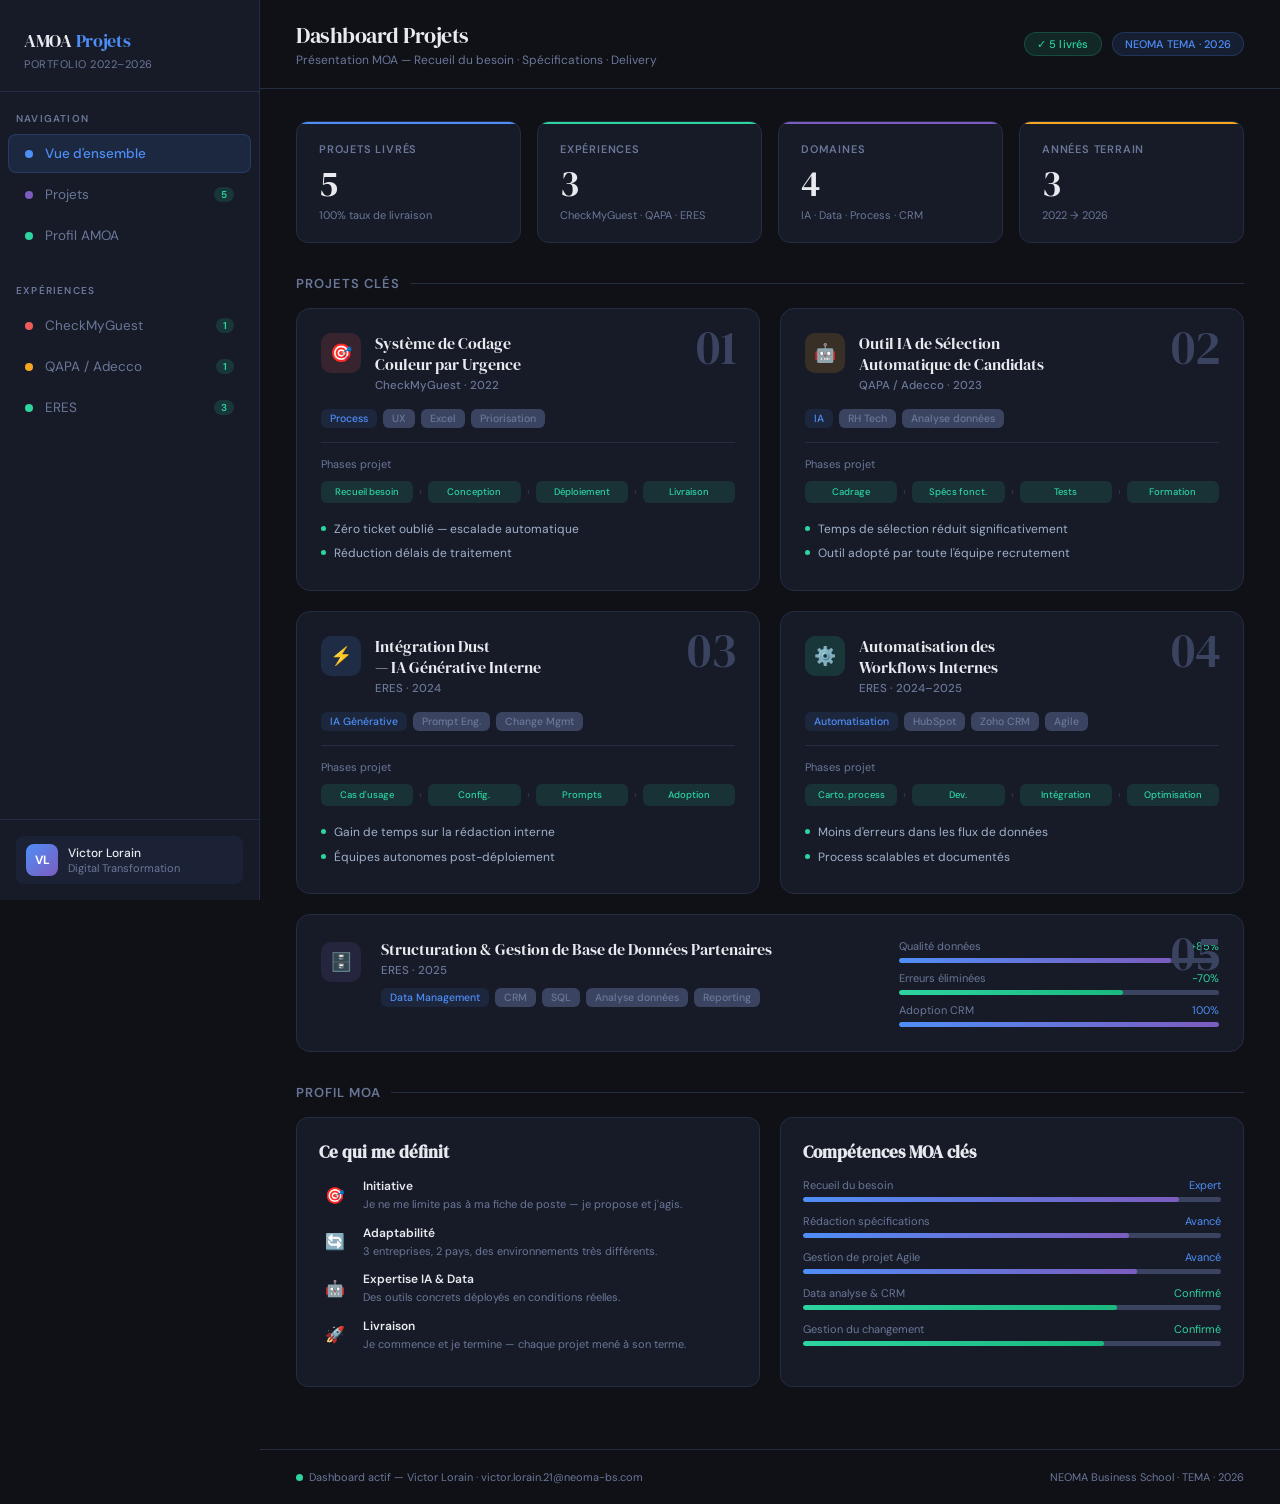
==== index.html @ 2bced7b0 "Rename dashboard_amoa_victor.html to index.html" ====
<!DOCTYPE html>
<html lang="fr">
<head>
<meta charset="UTF-8">
<meta name="viewport" content="width=device-width, initial-scale=1.0">
<title>Dashboard Projets — Victor Lorain</title>
<link href="https://fonts.googleapis.com/css2?family=DM+Serif+Display:ital@0;1&family=DM+Sans:wght@300;400;500;600&display=swap" rel="stylesheet">
<style>
  :root {
    --bg: #0f1117;
    --surface: #161b27;
    --surface2: #1c2235;
    --border: #252d42;
    --accent: #4f8ef7;
    --accent2: #7c5cbf;
    --green: #2dd4a0;
    --amber: #f5a623;
    --red: #ef5b5b;
    --text: #e8eaf0;
    --muted: #6b7799;
    --label: #3a4461;
  }

  * { margin: 0; padding: 0; box-sizing: border-box; }

  body {
    font-family: 'DM Sans', sans-serif;
    background: var(--bg);
    color: var(--text);
    min-height: 100vh;
  }

  /* ── SIDEBAR ── */
  .sidebar {
    position: fixed;
    left: 0; top: 0; bottom: 0;
    width: 260px;
    background: var(--surface);
    border-right: 1px solid var(--border);
    display: flex;
    flex-direction: column;
    padding: 0;
    z-index: 100;
  }

  .sidebar-header {
    padding: 28px 24px 20px;
    border-bottom: 1px solid var(--border);
  }

  .logo {
    font-family: 'DM Serif Display', serif;
    font-size: 18px;
    color: var(--text);
    letter-spacing: -0.3px;
  }

  .logo span { color: var(--accent); }

  .sidebar-meta {
    font-size: 11px;
    color: var(--muted);
    margin-top: 4px;
    letter-spacing: 0.5px;
    text-transform: uppercase;
  }

  .sidebar-section {
    padding: 20px 16px 8px;
    font-size: 10px;
    letter-spacing: 1.2px;
    text-transform: uppercase;
    color: var(--muted);
    font-weight: 600;
  }

  .nav-item {
    display: flex;
    align-items: center;
    gap: 12px;
    padding: 10px 16px;
    margin: 1px 8px;
    border-radius: 8px;
    cursor: pointer;
    transition: all 0.15s;
    font-size: 13.5px;
    color: var(--muted);
    font-weight: 400;
    border: 1px solid transparent;
  }

  .nav-item:hover { background: var(--surface2); color: var(--text); }

  .nav-item.active {
    background: rgba(79, 142, 247, 0.12);
    color: var(--accent);
    border-color: rgba(79, 142, 247, 0.2);
    font-weight: 500;
  }

  .nav-dot {
    width: 8px; height: 8px;
    border-radius: 50%;
    flex-shrink: 0;
  }

  .dot-blue { background: var(--accent); }
  .dot-purple { background: var(--accent2); }
  .dot-green { background: var(--green); }
  .dot-amber { background: var(--amber); }

  .nav-badge {
    margin-left: auto;
    font-size: 10px;
    padding: 1px 7px;
    border-radius: 20px;
    font-weight: 600;
  }

  .badge-delivered { background: rgba(45,212,160,.15); color: var(--green); }
  .badge-ongoing { background: rgba(245,166,35,.15); color: var(--amber); }

  .sidebar-bottom {
    margin-top: auto;
    padding: 16px;
    border-top: 1px solid var(--border);
  }

  .profile-chip {
    display: flex;
    align-items: center;
    gap: 10px;
    padding: 8px 10px;
    border-radius: 8px;
    background: var(--surface2);
  }

  .avatar {
    width: 32px; height: 32px;
    border-radius: 8px;
    background: linear-gradient(135deg, var(--accent), var(--accent2));
    display: flex; align-items: center; justify-content: center;
    font-size: 12px; font-weight: 700; color: white;
    flex-shrink: 0;
  }

  .profile-info { font-size: 12px; }
  .profile-name { color: var(--text); font-weight: 500; }
  .profile-role { color: var(--muted); font-size: 11px; }

  /* ── MAIN ── */
  .main {
    margin-left: 260px;
    min-height: 100vh;
  }

  .topbar {
    padding: 20px 36px;
    border-bottom: 1px solid var(--border);
    display: flex;
    align-items: center;
    justify-content: space-between;
    background: var(--bg);
    position: sticky; top: 0; z-index: 50;
  }

  .topbar-left h1 {
    font-family: 'DM Serif Display', serif;
    font-size: 22px;
    font-weight: 400;
    letter-spacing: -0.5px;
  }

  .topbar-left p {
    font-size: 12px;
    color: var(--muted);
    margin-top: 2px;
  }

  .topbar-right {
    display: flex;
    gap: 10px;
    align-items: center;
  }

  .tag-pill {
    font-size: 11px;
    padding: 4px 12px;
    border-radius: 20px;
    font-weight: 500;
    letter-spacing: 0.2px;
  }

  .pill-blue { background: rgba(79,142,247,.12); color: var(--accent); border: 1px solid rgba(79,142,247,.2); }
  .pill-green { background: rgba(45,212,160,.12); color: var(--green); border: 1px solid rgba(45,212,160,.2); }

  .content {
    padding: 32px 36px;
  }

  /* ── KPIS ── */
  .kpi-row {
    display: grid;
    grid-template-columns: repeat(4, 1fr);
    gap: 16px;
    margin-bottom: 32px;
  }

  .kpi-card {
    background: var(--surface);
    border: 1px solid var(--border);
    border-radius: 12px;
    padding: 20px 22px;
    position: relative;
    overflow: hidden;
  }

  .kpi-card::before {
    content: '';
    position: absolute;
    top: 0; left: 0; right: 0;
    height: 2px;
  }

  .kpi-blue::before { background: var(--accent); }
  .kpi-green::before { background: var(--green); }
  .kpi-purple::before { background: var(--accent2); }
  .kpi-amber::before { background: var(--amber); }

  .kpi-label {
    font-size: 11px;
    color: var(--muted);
    text-transform: uppercase;
    letter-spacing: 0.8px;
    font-weight: 600;
    margin-bottom: 10px;
  }

  .kpi-value {
    font-family: 'DM Serif Display', serif;
    font-size: 36px;
    color: var(--text);
    line-height: 1;
  }

  .kpi-sub {
    font-size: 11px;
    color: var(--muted);
    margin-top: 6px;
  }

  /* ── PROJECTS GRID ── */
  .section-title {
    font-size: 13px;
    font-weight: 600;
    color: var(--muted);
    text-transform: uppercase;
    letter-spacing: 1px;
    margin-bottom: 16px;
    display: flex;
    align-items: center;
    gap: 10px;
  }

  .section-title::after {
    content: '';
    flex: 1;
    height: 1px;
    background: var(--border);
  }

  .projects-grid {
    display: grid;
    grid-template-columns: repeat(2, 1fr);
    gap: 20px;
    margin-bottom: 32px;
  }

  .project-card {
    background: var(--surface);
    border: 1px solid var(--border);
    border-radius: 14px;
    padding: 24px;
    cursor: pointer;
    transition: all 0.2s;
    position: relative;
    overflow: hidden;
  }

  .project-card:hover {
    border-color: var(--accent);
    transform: translateY(-1px);
    box-shadow: 0 8px 32px rgba(79,142,247,.08);
  }

  .project-card.active-card {
    border-color: var(--accent);
    background: var(--surface2);
  }

  .project-num {
    font-family: 'DM Serif Display', serif;
    font-size: 48px;
    color: var(--label);
    position: absolute;
    top: 14px;
    right: 22px;
    line-height: 1;
    user-select: none;
  }

  .project-header {
    display: flex;
    align-items: flex-start;
    gap: 14px;
    margin-bottom: 16px;
  }

  .project-icon {
    width: 40px; height: 40px;
    border-radius: 10px;
    display: flex; align-items: center; justify-content: center;
    font-size: 18px;
    flex-shrink: 0;
  }

  .icon-blue { background: rgba(79,142,247,.15); }
  .icon-purple { background: rgba(124,92,191,.15); }
  .icon-green { background: rgba(45,212,160,.15); }
  .icon-amber { background: rgba(245,166,35,.15); }
  .icon-red { background: rgba(239,91,91,.15); }

  .project-title {
    font-family: 'DM Serif Display', serif;
    font-size: 16px;
    line-height: 1.3;
    margin-bottom: 3px;
  }

  .project-company {
    font-size: 11.5px;
    color: var(--muted);
    font-weight: 500;
  }

  .tags-row {
    display: flex;
    flex-wrap: wrap;
    gap: 6px;
    margin-bottom: 14px;
  }

  .tag {
    font-size: 10.5px;
    padding: 3px 9px;
    border-radius: 6px;
    font-weight: 500;
    background: var(--label);
    color: var(--muted);
  }

  .tag-accent { background: rgba(79,142,247,.1); color: var(--accent); }

  .divider { height: 1px; background: var(--border); margin: 14px 0; }

  .phases-row {
    display: flex;
    gap: 6px;
    align-items: center;
  }

  .phase-step {
    flex: 1;
    text-align: center;
    font-size: 9.5px;
    padding: 5px 4px;
    border-radius: 6px;
    font-weight: 500;
    color: var(--muted);
    background: var(--label);
    position: relative;
  }

  .phase-step.done {
    background: rgba(45,212,160,.12);
    color: var(--green);
  }

  .phase-step.current {
    background: rgba(79,142,247,.15);
    color: var(--accent);
    outline: 1px solid rgba(79,142,247,.3);
  }

  .phase-arrow {
    color: var(--label);
    font-size: 10px;
    flex-shrink: 0;
  }

  .results-block {
    margin-top: 14px;
  }

  .result-item {
    display: flex;
    align-items: flex-start;
    gap: 8px;
    font-size: 12px;
    color: #a0b0cc;
    padding: 4px 0;
    line-height: 1.4;
  }

  .result-dot {
    width: 5px; height: 5px;
    border-radius: 50%;
    background: var(--green);
    margin-top: 5px;
    flex-shrink: 0;
  }

  /* ── DETAIL PANEL ── */
  .detail-panel {
    background: var(--surface);
    border: 1px solid var(--border);
    border-radius: 14px;
    padding: 28px;
    display: none;
    margin-bottom: 32px;
    animation: fadeIn 0.2s ease;
  }

  .detail-panel.visible { display: block; }

  @keyframes fadeIn {
    from { opacity: 0; transform: translateY(6px); }
    to { opacity: 1; transform: translateY(0); }
  }

  .detail-header {
    display: flex;
    align-items: center;
    justify-content: space-between;
    margin-bottom: 24px;
  }

  .detail-title {
    font-family: 'DM Serif Display', serif;
    font-size: 22px;
  }

  .close-btn {
    background: var(--label);
    border: none;
    color: var(--muted);
    width: 30px; height: 30px;
    border-radius: 7px;
    cursor: pointer;
    font-size: 16px;
    display: flex; align-items: center; justify-content: center;
    transition: all 0.15s;
  }

  .close-btn:hover { background: var(--border); color: var(--text); }

  .detail-grid {
    display: grid;
    grid-template-columns: 1fr 1fr 1fr;
    gap: 20px;
  }

  .detail-block h3 {
    font-size: 10px;
    text-transform: uppercase;
    letter-spacing: 1px;
    color: var(--muted);
    font-weight: 600;
    margin-bottom: 10px;
  }

  .detail-block ul {
    list-style: none;
    display: flex;
    flex-direction: column;
    gap: 7px;
  }

  .detail-block li {
    font-size: 12.5px;
    color: #aab8d4;
    padding-left: 14px;
    position: relative;
    line-height: 1.45;
  }

  .detail-block li::before {
    content: '→';
    position: absolute;
    left: 0;
    color: var(--accent);
    font-size: 11px;
  }

  .skills-wrap {
    display: flex;
    flex-wrap: wrap;
    gap: 6px;
  }

  .skill-tag {
    font-size: 11px;
    padding: 4px 10px;
    border-radius: 6px;
    background: rgba(79,142,247,.1);
    color: var(--accent);
    font-weight: 500;
  }

  /* ── PROFIL AMOA ── */
  .amoa-row {
    display: grid;
    grid-template-columns: 1fr 1fr;
    gap: 20px;
    margin-bottom: 20px;
  }

  .amoa-card {
    background: var(--surface);
    border: 1px solid var(--border);
    border-radius: 12px;
    padding: 22px;
  }

  .amoa-card h3 {
    font-family: 'DM Serif Display', serif;
    font-size: 17px;
    margin-bottom: 14px;
  }

  .trait-row {
    display: flex;
    align-items: center;
    gap: 12px;
    margin-bottom: 12px;
  }

  .trait-icon {
    font-size: 16px;
    width: 32px;
    text-align: center;
    flex-shrink: 0;
  }

  .trait-content { flex: 1; }

  .trait-label {
    font-size: 12px;
    font-weight: 600;
    color: var(--text);
    margin-bottom: 3px;
  }

  .trait-desc {
    font-size: 11px;
    color: var(--muted);
    line-height: 1.4;
  }

  .bar-wrap { flex: 1; }

  .bar-label {
    display: flex;
    justify-content: space-between;
    font-size: 11px;
    color: var(--muted);
    margin-bottom: 5px;
  }

  .bar {
    height: 5px;
    background: var(--label);
    border-radius: 3px;
    overflow: hidden;
  }

  .bar-fill {
    height: 100%;
    border-radius: 3px;
    background: linear-gradient(90deg, var(--accent), var(--accent2));
    transition: width 1s ease;
  }

  /* ── FOOTER ── */
  .footer {
    padding: 20px 36px;
    border-top: 1px solid var(--border);
    display: flex;
    align-items: center;
    justify-content: space-between;
    font-size: 11px;
    color: var(--muted);
    margin-top: 10px;
  }

  .status-dot {
    display: inline-block;
    width: 7px; height: 7px;
    border-radius: 50%;
    background: var(--green);
    margin-right: 6px;
    animation: pulse 2s infinite;
  }

  @keyframes pulse {
    0%, 100% { opacity: 1; }
    50% { opacity: 0.4; }
  }

  /* ── SCROLL ── */
  ::-webkit-scrollbar { width: 6px; }
  ::-webkit-scrollbar-track { background: transparent; }
  ::-webkit-scrollbar-thumb { background: var(--border); border-radius: 3px; }
</style>
</head>
<body>

<!-- SIDEBAR -->
<div class="sidebar">
  <div class="sidebar-header">
    <div class="logo">AMOA <span>Projets</span></div>
    <div class="sidebar-meta">Portfolio 2022–2026</div>
  </div>

  <div class="sidebar-section">Navigation</div>

  <div class="nav-item active" onclick="showView('overview')">
    <span class="nav-dot dot-blue"></span>
    Vue d'ensemble
  </div>
  <div class="nav-item" onclick="showView('projects')">
    <span class="nav-dot dot-purple"></span>
    Projets
    <span class="nav-badge badge-delivered">5</span>
  </div>
  <div class="nav-item" onclick="showView('profile')">
    <span class="nav-dot dot-green"></span>
    Profil AMOA
  </div>

  <div class="sidebar-section" style="margin-top:8px">Expériences</div>
  <div class="nav-item" onclick="filterCompany('CheckMyGuest')">
    <span class="nav-dot" style="background:#ef5b5b"></span>
    CheckMyGuest
    <span class="nav-badge badge-delivered">1</span>
  </div>
  <div class="nav-item" onclick="filterCompany('QAPA')">
    <span class="nav-dot dot-amber"></span>
    QAPA / Adecco
    <span class="nav-badge badge-delivered">1</span>
  </div>
  <div class="nav-item" onclick="filterCompany('ERES')">
    <span class="nav-dot dot-green"></span>
    ERES
    <span class="nav-badge badge-delivered">3</span>
  </div>

  <div class="sidebar-bottom">
    <div class="profile-chip">
      <div class="avatar">VL</div>
      <div class="profile-info">
        <div class="profile-name">Victor Lorain</div>
        <div class="profile-role">Digital Transformation</div>
      </div>
    </div>
  </div>
</div>

<!-- MAIN -->
<div class="main">
  <div class="topbar">
    <div class="topbar-left">
      <h1>Dashboard Projets</h1>
      <p>Présentation MOA — Recueil du besoin · Spécifications · Delivery</p>
    </div>
    <div class="topbar-right">
      <span class="tag-pill pill-green">✓ 5 livrés</span>
      <span class="tag-pill pill-blue">NEOMA TEMA · 2026</span>
    </div>
  </div>

  <div class="content">

    <!-- KPIs -->
    <div class="kpi-row">
      <div class="kpi-card kpi-blue">
        <div class="kpi-label">Projets livrés</div>
        <div class="kpi-value">5</div>
        <div class="kpi-sub">100% taux de livraison</div>
      </div>
      <div class="kpi-card kpi-green">
        <div class="kpi-label">Expériences</div>
        <div class="kpi-value">3</div>
        <div class="kpi-sub">CheckMyGuest · QAPA · ERES</div>
      </div>
      <div class="kpi-card kpi-purple">
        <div class="kpi-label">Domaines</div>
        <div class="kpi-value">4</div>
        <div class="kpi-sub">IA · Data · Process · CRM</div>
      </div>
      <div class="kpi-card kpi-amber">
        <div class="kpi-label">Années terrain</div>
        <div class="kpi-value">3</div>
        <div class="kpi-sub">2022 → 2026</div>
      </div>
    </div>

    <!-- PROJECTS -->
    <div class="section-title" id="projects-title">Projets clés</div>

    <div class="projects-grid" id="projects-grid">

      <!-- P1 -->
      <div class="project-card" onclick="openDetail(0)">
        <span class="project-num">01</span>
        <div class="project-header">
          <div class="project-icon icon-red">🎯</div>
          <div>
            <div class="project-title">Système de Codage<br>Couleur par Urgence</div>
            <div class="project-company">CheckMyGuest · 2022</div>
          </div>
        </div>
        <div class="tags-row">
          <span class="tag tag-accent">Process</span>
          <span class="tag">UX</span>
          <span class="tag">Excel</span>
          <span class="tag">Priorisation</span>
        </div>
        <div class="divider"></div>
        <div style="font-size:11px;color:var(--muted);margin-bottom:10px;">Phases projet</div>
        <div class="phases-row">
          <div class="phase-step done">Recueil besoin</div>
          <span class="phase-arrow">›</span>
          <div class="phase-step done">Conception</div>
          <span class="phase-arrow">›</span>
          <div class="phase-step done">Déploiement</div>
          <span class="phase-arrow">›</span>
          <div class="phase-step done">Livraison</div>
        </div>
        <div class="results-block">
          <div class="result-item"><span class="result-dot"></span>Zéro ticket oublié — escalade automatique</div>
          <div class="result-item"><span class="result-dot"></span>Réduction délais de traitement</div>
        </div>
      </div>

      <!-- P2 -->
      <div class="project-card" onclick="openDetail(1)">
        <span class="project-num">02</span>
        <div class="project-header">
          <div class="project-icon icon-amber">🤖</div>
          <div>
            <div class="project-title">Outil IA de Sélection<br>Automatique de Candidats</div>
            <div class="project-company">QAPA / Adecco · 2023</div>
          </div>
        </div>
        <div class="tags-row">
          <span class="tag tag-accent">IA</span>
          <span class="tag">RH Tech</span>
          <span class="tag">Analyse données</span>
        </div>
        <div class="divider"></div>
        <div style="font-size:11px;color:var(--muted);margin-bottom:10px;">Phases projet</div>
        <div class="phases-row">
          <div class="phase-step done">Cadrage</div>
          <span class="phase-arrow">›</span>
          <div class="phase-step done">Spécs fonct.</div>
          <span class="phase-arrow">›</span>
          <div class="phase-step done">Tests</div>
          <span class="phase-arrow">›</span>
          <div class="phase-step done">Formation</div>
        </div>
        <div class="results-block">
          <div class="result-item"><span class="result-dot"></span>Temps de sélection réduit significativement</div>
          <div class="result-item"><span class="result-dot"></span>Outil adopté par toute l'équipe recrutement</div>
        </div>
      </div>

      <!-- P3 -->
      <div class="project-card" onclick="openDetail(2)">
        <span class="project-num">03</span>
        <div class="project-header">
          <div class="project-icon icon-blue">⚡</div>
          <div>
            <div class="project-title">Intégration Dust<br>— IA Générative Interne</div>
            <div class="project-company">ERES · 2024</div>
          </div>
        </div>
        <div class="tags-row">
          <span class="tag tag-accent">IA Générative</span>
          <span class="tag">Prompt Eng.</span>
          <span class="tag">Change Mgmt</span>
        </div>
        <div class="divider"></div>
        <div style="font-size:11px;color:var(--muted);margin-bottom:10px;">Phases projet</div>
        <div class="phases-row">
          <div class="phase-step done">Cas d'usage</div>
          <span class="phase-arrow">›</span>
          <div class="phase-step done">Config.</div>
          <span class="phase-arrow">›</span>
          <div class="phase-step done">Prompts</div>
          <span class="phase-arrow">›</span>
          <div class="phase-step done">Adoption</div>
        </div>
        <div class="results-block">
          <div class="result-item"><span class="result-dot"></span>Gain de temps sur la rédaction interne</div>
          <div class="result-item"><span class="result-dot"></span>Équipes autonomes post-déploiement</div>
        </div>
      </div>

      <!-- P4 -->
      <div class="project-card" onclick="openDetail(3)">
        <span class="project-num">04</span>
        <div class="project-header">
          <div class="project-icon icon-green">⚙️</div>
          <div>
            <div class="project-title">Automatisation des<br>Workflows Internes</div>
            <div class="project-company">ERES · 2024–2025</div>
          </div>
        </div>
        <div class="tags-row">
          <span class="tag tag-accent">Automatisation</span>
          <span class="tag">HubSpot</span>
          <span class="tag">Zoho CRM</span>
          <span class="tag">Agile</span>
        </div>
        <div class="divider"></div>
        <div style="font-size:11px;color:var(--muted);margin-bottom:10px;">Phases projet</div>
        <div class="phases-row">
          <div class="phase-step done">Carto. process</div>
          <span class="phase-arrow">›</span>
          <div class="phase-step done">Dev.</div>
          <span class="phase-arrow">›</span>
          <div class="phase-step done">Intégration</div>
          <span class="phase-arrow">›</span>
          <div class="phase-step done">Optimisation</div>
        </div>
        <div class="results-block">
          <div class="result-item"><span class="result-dot"></span>Moins d'erreurs dans les flux de données</div>
          <div class="result-item"><span class="result-dot"></span>Process scalables et documentés</div>
        </div>
      </div>

      <!-- P5 full width -->
      <div class="project-card" onclick="openDetail(4)" style="grid-column: 1/-1;">
        <span class="project-num">05</span>
        <div style="display:grid;grid-template-columns:auto 1fr auto;gap:20px;align-items:start;">
          <div class="project-icon icon-purple" style="margin-top:3px">🗄️</div>
          <div>
            <div class="project-title">Structuration & Gestion de Base de Données Partenaires</div>
            <div class="project-company" style="margin-top:3px">ERES · 2025</div>
            <div class="tags-row" style="margin-top:10px">
              <span class="tag tag-accent">Data Management</span>
              <span class="tag">CRM</span>
              <span class="tag">SQL</span>
              <span class="tag">Analyse données</span>
              <span class="tag">Reporting</span>
            </div>
          </div>
          <div style="display:flex;flex-direction:column;gap:8px;min-width:320px">
            <div class="bar-wrap">
              <div class="bar-label"><span>Qualité données</span><span style="color:var(--green)">+85%</span></div>
              <div class="bar"><div class="bar-fill" style="width:85%"></div></div>
            </div>
            <div class="bar-wrap">
              <div class="bar-label"><span>Erreurs éliminées</span><span style="color:var(--green)">-70%</span></div>
              <div class="bar"><div class="bar-fill" style="width:70%;background:linear-gradient(90deg,var(--green),#1ab87e)"></div></div>
            </div>
            <div class="bar-wrap">
              <div class="bar-label"><span>Adoption CRM</span><span style="color:var(--accent)">100%</span></div>
              <div class="bar"><div class="bar-fill" style="width:100%"></div></div>
            </div>
          </div>
        </div>
      </div>

    </div>

    <!-- DETAIL PANEL -->
    <div class="detail-panel" id="detail-panel">
      <div class="detail-header">
        <div>
          <div class="detail-title" id="d-title"></div>
          <div style="font-size:12px;color:var(--muted);margin-top:4px" id="d-company"></div>
        </div>
        <button class="close-btn" onclick="closeDetail()">✕</button>
      </div>
      <div class="detail-grid">
        <div class="detail-block">
          <h3>📋 Contexte & Besoin</h3>
          <ul id="d-context"></ul>
        </div>
        <div class="detail-block">
          <h3>⚡ Actions MOA menées</h3>
          <ul id="d-actions"></ul>
        </div>
        <div class="detail-block">
          <h3>✅ Résultats & Impact</h3>
          <ul id="d-results"></ul>
        </div>
      </div>
      <div class="divider" style="margin:20px 0 16px"></div>
      <div>
        <div style="font-size:10px;color:var(--muted);text-transform:uppercase;letter-spacing:1px;margin-bottom:10px;font-weight:600">Compétences développées</div>
        <div class="skills-wrap" id="d-skills"></div>
      </div>
    </div>

    <!-- PROFIL AMOA -->
    <div id="profile-section">
      <div class="section-title">Profil MOA</div>
      <div class="amoa-row">
        <div class="amoa-card">
          <h3>Ce qui me définit</h3>
          <div class="trait-row">
            <div class="trait-icon">🎯</div>
            <div class="trait-content">
              <div class="trait-label">Initiative</div>
              <div class="trait-desc">Je ne me limite pas à ma fiche de poste — je propose et j'agis.</div>
            </div>
          </div>
          <div class="trait-row">
            <div class="trait-icon">🔄</div>
            <div class="trait-content">
              <div class="trait-label">Adaptabilité</div>
              <div class="trait-desc">3 entreprises, 2 pays, des environnements très différents.</div>
            </div>
          </div>
          <div class="trait-row">
            <div class="trait-icon">🤖</div>
            <div class="trait-content">
              <div class="trait-label">Expertise IA & Data</div>
              <div class="trait-desc">Des outils concrets déployés en conditions réelles.</div>
            </div>
          </div>
          <div class="trait-row">
            <div class="trait-icon">🚀</div>
            <div class="trait-content">
              <div class="trait-label">Livraison</div>
              <div class="trait-desc">Je commence et je termine — chaque projet mené à son terme.</div>
            </div>
          </div>
        </div>
        <div class="amoa-card">
          <h3>Compétences MOA clés</h3>
          <div style="display:flex;flex-direction:column;gap:12px">
            <div class="bar-wrap">
              <div class="bar-label"><span>Recueil du besoin</span><span style="color:var(--accent)">Expert</span></div>
              <div class="bar"><div class="bar-fill" style="width:90%"></div></div>
            </div>
            <div class="bar-wrap">
              <div class="bar-label"><span>Rédaction spécifications</span><span style="color:var(--accent)">Avancé</span></div>
              <div class="bar"><div class="bar-fill" style="width:78%"></div></div>
            </div>
            <div class="bar-wrap">
              <div class="bar-label"><span>Gestion de projet Agile</span><span style="color:var(--accent)">Avancé</span></div>
              <div class="bar"><div class="bar-fill" style="width:80%"></div></div>
            </div>
            <div class="bar-wrap">
              <div class="bar-label"><span>Data analyse & CRM</span><span style="color:var(--green)">Confirmé</span></div>
              <div class="bar"><div class="bar-fill" style="width:75%;background:linear-gradient(90deg,var(--green),#1ab87e)"></div></div>
            </div>
            <div class="bar-wrap">
              <div class="bar-label"><span>Gestion du changement</span><span style="color:var(--green)">Confirmé</span></div>
              <div class="bar"><div class="bar-fill" style="width:72%;background:linear-gradient(90deg,var(--green),#1ab87e)"></div></div>
            </div>
          </div>
        </div>
      </div>
    </div>

  </div>

  <div class="footer">
    <div><span class="status-dot"></span>Dashboard actif — Victor Lorain · victor.lorain.21@neoma-bs.com</div>
    <div>NEOMA Business School · TEMA · 2026</div>
  </div>
</div>

<script>
const projects = [
  {
    title: "Système de Codage Couleur par Urgence",
    company: "CheckMyGuest · 2022",
    context: [
      "Aucun système de priorisation des interventions de maintenance",
      "Tickets non-urgents en attente 1 à 2 semaines",
      "Frustration croissante des clients, manque de transparence"
    ],
    actions: [
      "Analyse des types et fréquences des problèmes signalés (recueil besoin)",
      "Conception d'un code couleur vert→rouge basé sur l'urgence",
      "Mise en place d'une logique d'escalade automatique sous X jours",
      "Déploiement et documentation du système pour l'équipe"
    ],
    results: [
      "Zéro ticket oublié — escalade automatique garantie",
      "Réduction des délais moyens de traitement",
      "Satisfaction client améliorée grâce à la transparence",
      "Processus reproductible et documenté"
    ],
    skills: ["Gestion de projet", "UX Process", "Priorisation", "Autonomie", "Excel", "Recueil besoin"]
  },
  {
    title: "Outil IA de Sélection Automatique de Candidats",
    company: "QAPA / Adecco · 2023",
    context: [
      "Processus de matching candidats/offres manuel et chronophage",
      "Volume élevé de profils → tri des candidatures très long",
      "Besoin de fiabilité et d'adéquation profil/poste"
    ],
    actions: [
      "Collaboration avec l'équipe tech pour définir les critères de matching",
      "Contribution à la conception de l'algorithme de sélection IA",
      "Tests utilisateurs et itérations sur la pertinence des résultats",
      "Formation des recruteurs à l'utilisation de l'outil"
    ],
    results: [
      "Temps de sélection réduit de manière significative",
      "Meilleure adéquation profil / poste pour les clients",
      "Outil adopté par l'ensemble de l'équipe recrutement",
      "Compréhension approfondie des outils RH digitaux"
    ],
    skills: ["IA & Machine Learning", "Collaboration Tech", "Analyse de données", "Recrutement digital", "Tests utilisateurs"]
  },
  {
    title: "Intégration de Dust — IA Générative Interne",
    company: "ERES · 2024",
    context: [
      "ERES souhaitait accélérer les tâches répétitives via un assistant IA",
      "Rédaction, synthèse et réponses courtiers chronophages",
      "Capitalisation sur la connaissance interne inexistante"
    ],
    actions: [
      "Identification des cas d'usage prioritaires avec les équipes métier",
      "Configuration et personnalisation de l'espace Dust",
      "Création de prompts et d'agents adaptés aux besoins ERES",
      "Formation des collaborateurs et accompagnement à l'adoption"
    ],
    results: [
      "Gain de temps notable sur les tâches de rédaction",
      "Capitalisation sur la documentation interne existante",
      "Équipes autonomes sur l'outil post-déploiement",
      "Base solide pour de futurs projets d'automatisation IA"
    ],
    skills: ["IA Générative", "Gestion du changement", "Prompt Engineering", "Formation", "Dust / LLM"]
  },
  {
    title: "Automatisation des Workflows Internes",
    company: "ERES · 2024–2025",
    context: [
      "Nombreuses tâches récurrentes réalisées manuellement",
      "Relances courtiers, mises à jour CRM, suivi partenariats sans automatisation",
      "Objectif : libérer du temps opérationnel"
    ],
    actions: [
      "Cartographie des processus manuels chronophages",
      "Mise en place d'automatisations (relances, notifications, MAJ)",
      "Intégration avec HubSpot et Zoho CRM",
      "Suivi des performances et optimisation continue"
    ],
    results: [
      "Réduction du temps manuel sur les tâches répétitives",
      "Moins d'erreurs humaines dans les flux de données",
      "Meilleure traçabilité des actions partenaires",
      "Processus scalables et documentés"
    ],
    skills: ["Automatisation", "HubSpot", "Zoho CRM", "Process Mapping", "Agile / Scrum"]
  },
  {
    title: "Structuration & Gestion de Base de Données Partenaires",
    company: "ERES · 2025",
    context: [
      "Base de données partenaires/courtiers sans structure ni cohérence",
      "Informations manquantes ou mal formatées",
      "Impact négatif sur la qualité des analyses et décisions commerciales"
    ],
    actions: [
      "Audit de la base existante (qualité, doublons, lacunes)",
      "Définition d'une structure standardisée avec les équipes",
      "Nettoyage, normalisation et enrichissement des données",
      "Mise en place de règles de saisie pour maintenir la qualité"
    ],
    results: [
      "Base de données fiable et exploitable pour les analyses",
      "Gain de qualité sur le reporting et le suivi commercial",
      "Réduction des erreurs liées aux données mal renseignées",
      "Meilleure expérience pour les équipes utilisant le CRM"
    ],
    skills: ["Data Management", "CRM", "Analyse de données", "Rigueur", "SQL", "Excel"]
  }
];

function openDetail(idx) {
  const p = projects[idx];
  document.getElementById('d-title').textContent = p.title;
  document.getElementById('d-company').textContent = p.company;

  ['context','actions','results'].forEach(k => {
    const ul = document.getElementById('d-' + k);
    ul.innerHTML = p[k].map(item => `<li>${item}</li>`).join('');
  });

  document.getElementById('d-skills').innerHTML =
    p.skills.map(s => `<span class="skill-tag">${s}</span>`).join('');

  document.getElementById('detail-panel').classList.add('visible');
  document.getElementById('detail-panel').scrollIntoView({ behavior: 'smooth', block: 'nearest' });

  document.querySelectorAll('.project-card').forEach((c,i) => {
    c.classList.toggle('active-card', i === idx);
  });
}

function closeDetail() {
  document.getElementById('detail-panel').classList.remove('visible');
  document.querySelectorAll('.project-card').forEach(c => c.classList.remove('active-card'));
}

function showView(v) {
  document.querySelectorAll('.nav-item').forEach(i => i.classList.remove('active'));
  event.target.classList.add('active');
}

function filterCompany(company) {
  const map = { 'CheckMyGuest': [0], 'QAPA': [1], 'ERES': [2,3,4] };
  const cards = document.querySelectorAll('.project-card');
  const indices = map[company] || [];
  cards.forEach((c, i) => {
    c.style.opacity = indices.includes(i) ? '1' : '0.3';
    c.style.pointerEvents = indices.includes(i) ? 'auto' : 'none';
  });
  document.querySelectorAll('.nav-item').forEach(n => n.classList.remove('active'));
  event.target.classList.add('active');
}

// Reset on overview click
const overviewBtn = document.querySelector('.nav-item');
const origClick = overviewBtn.onclick;
document.querySelectorAll('.nav-item').forEach(item => {
  if (item.textContent.trim().startsWith('Vue')) {
    item.onclick = function() {
      document.querySelectorAll('.project-card').forEach(c => {
        c.style.opacity = '1';
        c.style.pointerEvents = 'auto';
      });
      document.querySelectorAll('.nav-item').forEach(n => n.classList.remove('active'));
      this.classList.add('active');
    };
  }
});
</script>
</body>
</html>
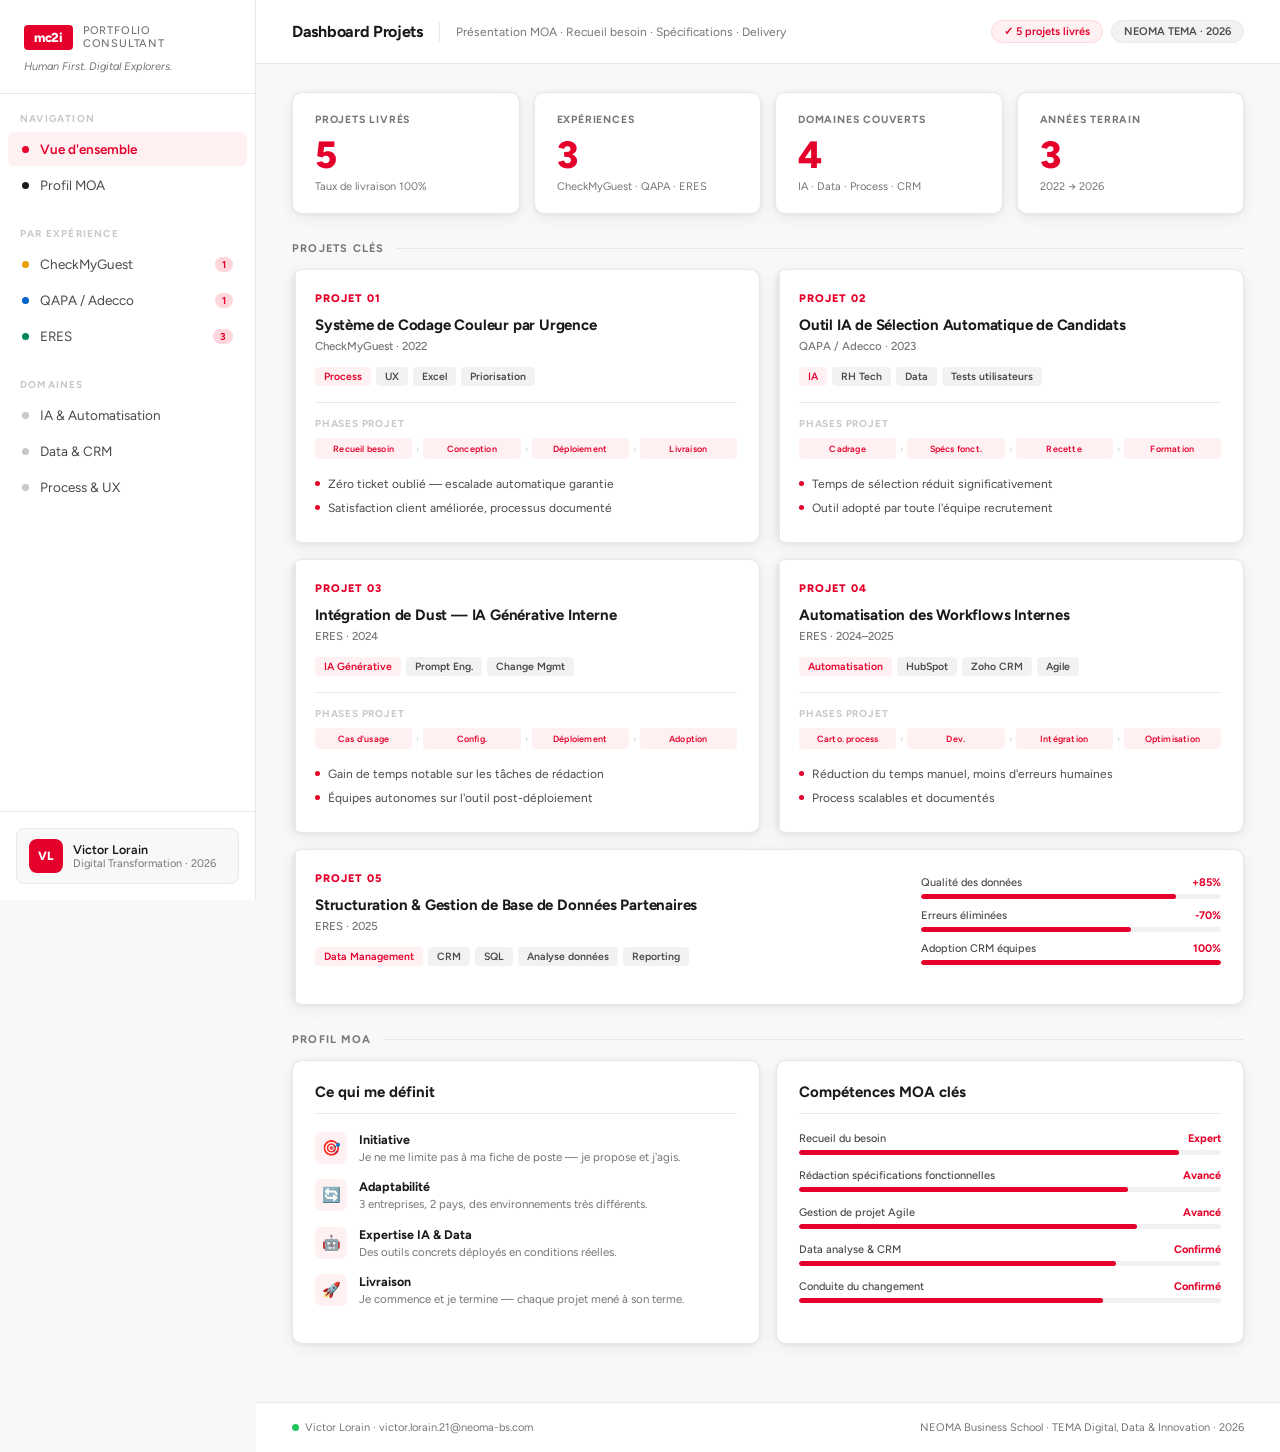
==== commit 1474fd5e: "index.html" ====
--- a/index.html
+++ b/index.html
@@ -3,30 +3,33 @@
 <head>
 <meta charset="UTF-8">
 <meta name="viewport" content="width=device-width, initial-scale=1.0">
-<title>Dashboard Projets — Victor Lorain</title>
-<link href="https://fonts.googleapis.com/css2?family=DM+Serif+Display:ital@0;1&family=DM+Sans:wght@300;400;500;600&display=swap" rel="stylesheet">
+<title>Dashboard Projets — Victor Lorain · mc2i</title>
+<link href="https://fonts.googleapis.com/css2?family=Figtree:wght@300;400;500;600;700;800&display=swap" rel="stylesheet">
 <style>
   :root {
-    --bg: #0f1117;
-    --surface: #161b27;
-    --surface2: #1c2235;
-    --border: #252d42;
-    --accent: #4f8ef7;
-    --accent2: #7c5cbf;
-    --green: #2dd4a0;
-    --amber: #f5a623;
-    --red: #ef5b5b;
-    --text: #e8eaf0;
-    --muted: #6b7799;
-    --label: #3a4461;
+    --red: #E5002B;
+    --red-dark: #b8001f;
+    --red-light: #fff0f2;
+    --red-mid: #ffd6dc;
+    --black: #1A1A1A;
+    --grey-900: #2d2d2d;
+    --grey-700: #4a4a4a;
+    --grey-500: #767676;
+    --grey-300: #c8c8c8;
+    --grey-100: #f2f2f2;
+    --grey-50: #f8f8f8;
+    --white: #ffffff;
+    --border: #e8e8e8;
+    --shadow: 0 1px 4px rgba(0,0,0,.06), 0 4px 16px rgba(0,0,0,.06);
+    --shadow-hover: 0 4px 12px rgba(0,0,0,.1), 0 12px 32px rgba(0,0,0,.08);
   }
 
   * { margin: 0; padding: 0; box-sizing: border-box; }
 
   body {
-    font-family: 'DM Sans', sans-serif;
-    background: var(--bg);
-    color: var(--text);
+    font-family: 'Figtree', sans-serif;
+    background: var(--grey-50);
+    color: var(--black);
     min-height: 100vh;
   }
 
@@ -34,91 +37,103 @@
   .sidebar {
     position: fixed;
     left: 0; top: 0; bottom: 0;
-    width: 260px;
-    background: var(--surface);
+    width: 256px;
+    background: var(--white);
     border-right: 1px solid var(--border);
     display: flex;
     flex-direction: column;
-    padding: 0;
     z-index: 100;
   }
 
   .sidebar-header {
-    padding: 28px 24px 20px;
+    padding: 24px 24px 20px;
     border-bottom: 1px solid var(--border);
   }
 
-  .logo {
-    font-family: 'DM Serif Display', serif;
-    font-size: 18px;
-    color: var(--text);
+  .mc2i-logo {
+    display: flex;
+    align-items: center;
+    gap: 10px;
+    margin-bottom: 10px;
+  }
+
+  .logo-badge {
+    background: var(--red);
+    color: white;
+    font-size: 13px;
+    font-weight: 800;
+    padding: 5px 10px;
+    border-radius: 4px;
     letter-spacing: -0.3px;
   }
 
-  .logo span { color: var(--accent); }
-
-  .sidebar-meta {
+  .logo-sub {
     font-size: 11px;
-    color: var(--muted);
+    color: var(--grey-500);
+    font-weight: 500;
+    text-transform: uppercase;
+    letter-spacing: 0.8px;
+  }
+
+  .sidebar-tagline {
+    font-size: 11px;
+    color: var(--grey-500);
     margin-top: 4px;
-    letter-spacing: 0.5px;
-    text-transform: uppercase;
+    font-style: italic;
   }
 
   .sidebar-section {
-    padding: 20px 16px 8px;
+    padding: 18px 20px 6px;
     font-size: 10px;
     letter-spacing: 1.2px;
     text-transform: uppercase;
-    color: var(--muted);
-    font-weight: 600;
+    color: var(--grey-300);
+    font-weight: 700;
   }
 
   .nav-item {
     display: flex;
     align-items: center;
-    gap: 12px;
-    padding: 10px 16px;
+    gap: 11px;
+    padding: 9px 14px;
     margin: 1px 8px;
-    border-radius: 8px;
+    border-radius: 6px;
     cursor: pointer;
     transition: all 0.15s;
     font-size: 13.5px;
-    color: var(--muted);
+    color: var(--grey-700);
     font-weight: 400;
-    border: 1px solid transparent;
-  }
-
-  .nav-item:hover { background: var(--surface2); color: var(--text); }
+  }
+
+  .nav-item:hover { background: var(--grey-100); color: var(--black); }
 
   .nav-item.active {
-    background: rgba(79, 142, 247, 0.12);
-    color: var(--accent);
-    border-color: rgba(79, 142, 247, 0.2);
-    font-weight: 500;
+    background: var(--red-light);
+    color: var(--red);
+    font-weight: 600;
   }
 
   .nav-dot {
-    width: 8px; height: 8px;
+    width: 7px; height: 7px;
     border-radius: 50%;
     flex-shrink: 0;
   }
 
-  .dot-blue { background: var(--accent); }
-  .dot-purple { background: var(--accent2); }
-  .dot-green { background: var(--green); }
-  .dot-amber { background: var(--amber); }
+  .dot-red { background: var(--red); }
+  .dot-grey { background: var(--grey-300); }
+  .dot-dark { background: var(--black); }
 
   .nav-badge {
     margin-left: auto;
     font-size: 10px;
     padding: 1px 7px;
     border-radius: 20px;
-    font-weight: 600;
-  }
-
-  .badge-delivered { background: rgba(45,212,160,.15); color: var(--green); }
-  .badge-ongoing { background: rgba(245,166,35,.15); color: var(--amber); }
+    font-weight: 700;
+    background: var(--grey-100);
+    color: var(--grey-500);
+  }
+
+  .nav-badge.red { background: var(--red-mid); color: var(--red); }
 
   .sidebar-bottom {
     margin-top: auto;
@@ -130,136 +145,142 @@
     display: flex;
     align-items: center;
     gap: 10px;
-    padding: 8px 10px;
+    padding: 10px 12px;
     border-radius: 8px;
-    background: var(--surface2);
+    background: var(--grey-50);
+    border: 1px solid var(--border);
   }
 
   .avatar {
-    width: 32px; height: 32px;
+    width: 34px; height: 34px;
     border-radius: 8px;
-    background: linear-gradient(135deg, var(--accent), var(--accent2));
+    background: var(--red);
     display: flex; align-items: center; justify-content: center;
-    font-size: 12px; font-weight: 700; color: white;
+    font-size: 12px; font-weight: 800; color: white;
     flex-shrink: 0;
   }
 
-  .profile-info { font-size: 12px; }
-  .profile-name { color: var(--text); font-weight: 500; }
-  .profile-role { color: var(--muted); font-size: 11px; }
+  .profile-name { font-size: 12.5px; font-weight: 600; color: var(--black); }
+  .profile-role { font-size: 11px; color: var(--grey-500); }
 
   /* ── MAIN ── */
-  .main {
-    margin-left: 260px;
-    min-height: 100vh;
-  }
+  .main { margin-left: 256px; min-height: 100vh; }
 
   .topbar {
-    padding: 20px 36px;
+    padding: 0 36px;
     border-bottom: 1px solid var(--border);
     display: flex;
     align-items: center;
     justify-content: space-between;
-    background: var(--bg);
+    background: var(--white);
     position: sticky; top: 0; z-index: 50;
+    height: 64px;
+  }
+
+  .topbar-left {
+    display: flex;
+    align-items: center;
+    gap: 16px;
   }
 
   .topbar-left h1 {
-    font-family: 'DM Serif Display', serif;
-    font-size: 22px;
-    font-weight: 400;
-    letter-spacing: -0.5px;
-  }
-
-  .topbar-left p {
+    font-size: 16px;
+    font-weight: 700;
+    color: var(--black);
+    letter-spacing: -0.3px;
+  }
+
+  .topbar-divider {
+    width: 1px; height: 20px;
+    background: var(--border);
+  }
+
+  .topbar-sub {
     font-size: 12px;
-    color: var(--muted);
-    margin-top: 2px;
-  }
-
-  .topbar-right {
-    display: flex;
-    gap: 10px;
-    align-items: center;
-  }
-
-  .tag-pill {
+    color: var(--grey-500);
+  }
+
+  .topbar-right { display: flex; gap: 8px; align-items: center; }
+
+  .pill {
     font-size: 11px;
     padding: 4px 12px;
     border-radius: 20px;
-    font-weight: 500;
-    letter-spacing: 0.2px;
-  }
-
-  .pill-blue { background: rgba(79,142,247,.12); color: var(--accent); border: 1px solid rgba(79,142,247,.2); }
-  .pill-green { background: rgba(45,212,160,.12); color: var(--green); border: 1px solid rgba(45,212,160,.2); }
-
-  .content {
-    padding: 32px 36px;
-  }
-
-  /* ── KPIS ── */
+    font-weight: 600;
+  }
+
+  .pill-red { background: var(--red-light); color: var(--red); border: 1px solid var(--red-mid); }
+  .pill-grey { background: var(--grey-100); color: var(--grey-700); border: 1px solid var(--border); }
+
+  .content { padding: 28px 36px; }
+
+  /* ── KPIs ── */
   .kpi-row {
     display: grid;
     grid-template-columns: repeat(4, 1fr);
-    gap: 16px;
-    margin-bottom: 32px;
+    gap: 14px;
+    margin-bottom: 28px;
   }
 
   .kpi-card {
-    background: var(--surface);
+    background: var(--white);
     border: 1px solid var(--border);
-    border-radius: 12px;
+    border-radius: 10px;
     padding: 20px 22px;
+    box-shadow: var(--shadow);
     position: relative;
     overflow: hidden;
   }
 
-  .kpi-card::before {
+  .kpi-card::after {
     content: '';
     position: absolute;
-    top: 0; left: 0; right: 0;
-    height: 2px;
-  }
-
-  .kpi-blue::before { background: var(--accent); }
-  .kpi-green::before { background: var(--green); }
-  .kpi-purple::before { background: var(--accent2); }
-  .kpi-amber::before { background: var(--amber); }
+    bottom: 0; left: 0; right: 0;
+    height: 3px;
+    background: var(--red);
+    transform: scaleX(0);
+    transition: transform 0.3s;
+  }
+
+  .kpi-card:hover::after { transform: scaleX(1); }
 
   .kpi-label {
-    font-size: 11px;
-    color: var(--muted);
+    font-size: 10.5px;
+    color: var(--grey-500);
     text-transform: uppercase;
     letter-spacing: 0.8px;
-    font-weight: 600;
+    font-weight: 700;
     margin-bottom: 10px;
   }
 
   .kpi-value {
-    font-family: 'DM Serif Display', serif;
-    font-size: 36px;
-    color: var(--text);
+    font-size: 38px;
+    font-weight: 800;
+    color: var(--black);
     line-height: 1;
-  }
+    letter-spacing: -1px;
+  }
+
+  .kpi-value span { color: var(--red); }
 
   .kpi-sub {
     font-size: 11px;
-    color: var(--muted);
+    color: var(--grey-500);
     margin-top: 6px;
-  }
-
-  /* ── PROJECTS GRID ── */
+    font-weight: 400;
+  }
+
+  /* ── SECTION TITLE ── */
   .section-title {
-    font-size: 13px;
-    font-weight: 600;
-    color: var(--muted);
+    font-size: 11px;
+    font-weight: 700;
+    color: var(--grey-500);
     text-transform: uppercase;
-    letter-spacing: 1px;
-    margin-bottom: 16px;
+    letter-spacing: 1.2px;
+    margin-bottom: 14px;
     display: flex;
     align-items: center;
-    gap: 10px;
+    gap: 12px;
   }
 
   .section-title::after {
@@ -269,165 +290,183 @@
     background: var(--border);
   }
 
+  /* ── PROJECT CARDS ── */
   .projects-grid {
     display: grid;
     grid-template-columns: repeat(2, 1fr);
-    gap: 20px;
-    margin-bottom: 32px;
+    gap: 16px;
+    margin-bottom: 28px;
   }
 
   .project-card {
-    background: var(--surface);
+    background: var(--white);
     border: 1px solid var(--border);
-    border-radius: 14px;
-    padding: 24px;
+    border-radius: 10px;
+    padding: 22px;
     cursor: pointer;
     transition: all 0.2s;
+    box-shadow: var(--shadow);
     position: relative;
     overflow: hidden;
   }
 
+  .project-card::before {
+    content: '';
+    position: absolute;
+    left: 0; top: 0; bottom: 0;
+    width: 3px;
+    background: var(--border);
+    transition: background 0.2s;
+  }
+
   .project-card:hover {
-    border-color: var(--accent);
+    box-shadow: var(--shadow-hover);
     transform: translateY(-1px);
-    box-shadow: 0 8px 32px rgba(79,142,247,.08);
-  }
-
-  .project-card.active-card {
-    border-color: var(--accent);
-    background: var(--surface2);
-  }
+    border-color: var(--red-mid);
+  }
+
+  .project-card:hover::before { background: var(--red); }
+  .project-card.active-card { border-color: var(--red); }
+  .project-card.active-card::before { background: var(--red); }
 
   .project-num {
-    font-family: 'DM Serif Display', serif;
-    font-size: 48px;
-    color: var(--label);
-    position: absolute;
-    top: 14px;
-    right: 22px;
-    line-height: 1;
-    user-select: none;
-  }
-
-  .project-header {
-    display: flex;
-    align-items: flex-start;
-    gap: 14px;
-    margin-bottom: 16px;
-  }
-
-  .project-icon {
-    width: 40px; height: 40px;
-    border-radius: 10px;
-    display: flex; align-items: center; justify-content: center;
-    font-size: 18px;
-    flex-shrink: 0;
-  }
-
-  .icon-blue { background: rgba(79,142,247,.15); }
-  .icon-purple { background: rgba(124,92,191,.15); }
-  .icon-green { background: rgba(45,212,160,.15); }
-  .icon-amber { background: rgba(245,166,35,.15); }
-  .icon-red { background: rgba(239,91,91,.15); }
+    font-size: 11px;
+    font-weight: 800;
+    color: var(--red);
+    letter-spacing: 1px;
+    margin-bottom: 10px;
+    text-transform: uppercase;
+  }
 
   .project-title {
-    font-family: 'DM Serif Display', serif;
-    font-size: 16px;
-    line-height: 1.3;
-    margin-bottom: 3px;
+    font-size: 15px;
+    font-weight: 700;
+    color: var(--black);
+    line-height: 1.35;
+    margin-bottom: 4px;
+    letter-spacing: -0.2px;
   }
 
   .project-company {
     font-size: 11.5px;
-    color: var(--muted);
+    color: var(--grey-500);
     font-weight: 500;
+    margin-bottom: 14px;
   }
 
   .tags-row {
     display: flex;
     flex-wrap: wrap;
-    gap: 6px;
-    margin-bottom: 14px;
+    gap: 5px;
+    margin-bottom: 16px;
   }
 
   .tag {
     font-size: 10.5px;
     padding: 3px 9px;
-    border-radius: 6px;
-    font-weight: 500;
-    background: var(--label);
-    color: var(--muted);
-  }
-
-  .tag-accent { background: rgba(79,142,247,.1); color: var(--accent); }
+    border-radius: 4px;
+    font-weight: 600;
+    background: var(--grey-100);
+    color: var(--grey-700);
+  }
+
+  .tag-red { background: var(--red-light); color: var(--red); }
 
   .divider { height: 1px; background: var(--border); margin: 14px 0; }
 
+  /* phases */
+  .phases-label {
+    font-size: 10px;
+    color: var(--grey-300);
+    text-transform: uppercase;
+    letter-spacing: 0.8px;
+    font-weight: 700;
+    margin-bottom: 8px;
+  }
+
   .phases-row {
     display: flex;
-    gap: 6px;
+    gap: 4px;
     align-items: center;
   }
 
   .phase-step {
     flex: 1;
     text-align: center;
-    font-size: 9.5px;
-    padding: 5px 4px;
-    border-radius: 6px;
-    font-weight: 500;
-    color: var(--muted);
-    background: var(--label);
-    position: relative;
+    font-size: 9px;
+    padding: 5px 3px;
+    border-radius: 4px;
+    font-weight: 600;
+    color: var(--grey-300);
+    background: var(--grey-100);
+    letter-spacing: 0.2px;
   }
 
   .phase-step.done {
-    background: rgba(45,212,160,.12);
-    color: var(--green);
-  }
-
-  .phase-step.current {
-    background: rgba(79,142,247,.15);
-    color: var(--accent);
-    outline: 1px solid rgba(79,142,247,.3);
-  }
-
-  .phase-arrow {
-    color: var(--label);
-    font-size: 10px;
-    flex-shrink: 0;
-  }
-
-  .results-block {
-    margin-top: 14px;
-  }
+    background: #fff0f2;
+    color: var(--red);
+  }
+
+  .phase-arrow { color: var(--grey-300); font-size: 9px; flex-shrink: 0; }
+
+  .results-block { margin-top: 14px; }
 
   .result-item {
     display: flex;
     align-items: flex-start;
     gap: 8px;
     font-size: 12px;
-    color: #a0b0cc;
-    padding: 4px 0;
-    line-height: 1.4;
+    color: var(--grey-700);
+    padding: 3px 0;
+    line-height: 1.45;
   }
 
   .result-dot {
     width: 5px; height: 5px;
     border-radius: 50%;
-    background: var(--green);
+    background: var(--red);
     margin-top: 5px;
     flex-shrink: 0;
   }
 
+  /* ── BARS ── */
+  .bar-wrap { margin-bottom: 10px; }
+
+  .bar-label {
+    display: flex;
+    justify-content: space-between;
+    font-size: 11px;
+    color: var(--grey-700);
+    margin-bottom: 5px;
+    font-weight: 500;
+  }
+
+  .bar-label span:last-child { color: var(--red); font-weight: 700; }
+
+  .bar {
+    height: 5px;
+    background: var(--grey-100);
+    border-radius: 3px;
+    overflow: hidden;
+  }
+
+  .bar-fill {
+    height: 100%;
+    border-radius: 3px;
+    background: var(--red);
+    transition: width 1s ease;
+  }
+
   /* ── DETAIL PANEL ── */
   .detail-panel {
-    background: var(--surface);
-    border: 1px solid var(--border);
-    border-radius: 14px;
-    padding: 28px;
+    background: var(--white);
+    border: 1px solid var(--red-mid);
+    border-left: 3px solid var(--red);
+    border-radius: 10px;
+    padding: 26px;
     display: none;
-    margin-bottom: 32px;
+    margin-bottom: 28px;
+    box-shadow: var(--shadow);
     animation: fadeIn 0.2s ease;
   }
 
@@ -440,187 +479,175 @@
 
   .detail-header {
     display: flex;
-    align-items: center;
+    align-items: flex-start;
     justify-content: space-between;
-    margin-bottom: 24px;
+    margin-bottom: 22px;
+  }
+
+  .detail-eyebrow {
+    font-size: 10px;
+    font-weight: 700;
+    color: var(--red);
+    text-transform: uppercase;
+    letter-spacing: 1px;
+    margin-bottom: 4px;
   }
 
   .detail-title {
-    font-family: 'DM Serif Display', serif;
-    font-size: 22px;
+    font-size: 20px;
+    font-weight: 800;
+    color: var(--black);
+    letter-spacing: -0.4px;
+  }
+
+  .detail-company {
+    font-size: 12px;
+    color: var(--grey-500);
+    margin-top: 3px;
   }
 
   .close-btn {
-    background: var(--label);
-    border: none;
-    color: var(--muted);
+    background: var(--grey-100);
+    border: 1px solid var(--border);
+    color: var(--grey-500);
     width: 30px; height: 30px;
-    border-radius: 7px;
+    border-radius: 6px;
     cursor: pointer;
-    font-size: 16px;
+    font-size: 14px;
     display: flex; align-items: center; justify-content: center;
     transition: all 0.15s;
-  }
-
-  .close-btn:hover { background: var(--border); color: var(--text); }
+    flex-shrink: 0;
+    margin-left: 16px;
+  }
+
+  .close-btn:hover { background: var(--red); color: white; border-color: var(--red); }
 
   .detail-grid {
     display: grid;
     grid-template-columns: 1fr 1fr 1fr;
-    gap: 20px;
+    gap: 24px;
   }
 
   .detail-block h3 {
     font-size: 10px;
     text-transform: uppercase;
     letter-spacing: 1px;
-    color: var(--muted);
-    font-weight: 600;
-    margin-bottom: 10px;
-  }
-
-  .detail-block ul {
-    list-style: none;
-    display: flex;
-    flex-direction: column;
-    gap: 7px;
-  }
+    color: var(--grey-500);
+    font-weight: 700;
+    margin-bottom: 12px;
+    padding-bottom: 8px;
+    border-bottom: 1px solid var(--border);
+  }
+
+  .detail-block ul { list-style: none; display: flex; flex-direction: column; gap: 8px; }
 
   .detail-block li {
     font-size: 12.5px;
-    color: #aab8d4;
+    color: var(--grey-700);
     padding-left: 14px;
     position: relative;
     line-height: 1.45;
   }
 
   .detail-block li::before {
-    content: '→';
+    content: '›';
     position: absolute;
     left: 0;
-    color: var(--accent);
-    font-size: 11px;
-  }
-
-  .skills-wrap {
-    display: flex;
-    flex-wrap: wrap;
-    gap: 6px;
-  }
+    color: var(--red);
+    font-weight: 700;
+  }
+
+  .skills-wrap { display: flex; flex-wrap: wrap; gap: 6px; }
 
   .skill-tag {
     font-size: 11px;
-    padding: 4px 10px;
-    border-radius: 6px;
-    background: rgba(79,142,247,.1);
-    color: var(--accent);
-    font-weight: 500;
-  }
-
-  /* ── PROFIL AMOA ── */
+    padding: 4px 11px;
+    border-radius: 4px;
+    background: var(--red-light);
+    color: var(--red);
+    font-weight: 600;
+    border: 1px solid var(--red-mid);
+  }
+
+  /* ── PROFILE SECTION ── */
   .amoa-row {
     display: grid;
     grid-template-columns: 1fr 1fr;
-    gap: 20px;
+    gap: 16px;
     margin-bottom: 20px;
   }
 
   .amoa-card {
-    background: var(--surface);
+    background: var(--white);
     border: 1px solid var(--border);
-    border-radius: 12px;
+    border-radius: 10px;
     padding: 22px;
+    box-shadow: var(--shadow);
   }
 
   .amoa-card h3 {
-    font-family: 'DM Serif Display', serif;
-    font-size: 17px;
+    font-size: 15px;
+    font-weight: 700;
+    color: var(--black);
+    margin-bottom: 18px;
+    padding-bottom: 12px;
+    border-bottom: 1px solid var(--border);
+  }
+
+  .trait-row {
+    display: flex;
+    align-items: flex-start;
+    gap: 12px;
     margin-bottom: 14px;
   }
 
-  .trait-row {
-    display: flex;
-    align-items: center;
-    gap: 12px;
-    margin-bottom: 12px;
-  }
-
   .trait-icon {
-    font-size: 16px;
-    width: 32px;
-    text-align: center;
+    width: 32px; height: 32px;
+    background: var(--red-light);
+    border-radius: 7px;
+    display: flex; align-items: center; justify-content: center;
+    font-size: 15px;
     flex-shrink: 0;
   }
 
-  .trait-content { flex: 1; }
-
-  .trait-label {
-    font-size: 12px;
-    font-weight: 600;
-    color: var(--text);
-    margin-bottom: 3px;
-  }
-
-  .trait-desc {
-    font-size: 11px;
-    color: var(--muted);
-    line-height: 1.4;
-  }
-
-  .bar-wrap { flex: 1; }
-
-  .bar-label {
-    display: flex;
-    justify-content: space-between;
-    font-size: 11px;
-    color: var(--muted);
-    margin-bottom: 5px;
-  }
-
-  .bar {
-    height: 5px;
-    background: var(--label);
-    border-radius: 3px;
-    overflow: hidden;
-  }
-
-  .bar-fill {
-    height: 100%;
-    border-radius: 3px;
-    background: linear-gradient(90deg, var(--accent), var(--accent2));
-    transition: width 1s ease;
-  }
+  .trait-label { font-size: 12.5px; font-weight: 700; color: var(--black); margin-bottom: 2px; }
+  .trait-desc { font-size: 11.5px; color: var(--grey-500); line-height: 1.4; }
 
   /* ── FOOTER ── */
   .footer {
-    padding: 20px 36px;
+    padding: 18px 36px;
     border-top: 1px solid var(--border);
     display: flex;
     align-items: center;
     justify-content: space-between;
     font-size: 11px;
-    color: var(--muted);
+    color: var(--grey-500);
+    background: var(--white);
     margin-top: 10px;
+  }
+
+  .status-live {
+    display: flex;
+    align-items: center;
+    gap: 6px;
   }
 
   .status-dot {
     display: inline-block;
     width: 7px; height: 7px;
     border-radius: 50%;
-    background: var(--green);
-    margin-right: 6px;
+    background: #22c55e;
     animation: pulse 2s infinite;
   }
 
   @keyframes pulse {
-    0%, 100% { opacity: 1; }
-    50% { opacity: 0.4; }
-  }
-
-  /* ── SCROLL ── */
-  ::-webkit-scrollbar { width: 6px; }
+    0%, 100% { opacity: 1; box-shadow: 0 0 0 0 rgba(34,197,94,.4); }
+    50% { opacity: 0.7; box-shadow: 0 0 0 4px rgba(34,197,94,0); }
+  }
+
+  ::-webkit-scrollbar { width: 5px; }
   ::-webkit-scrollbar-track { background: transparent; }
-  ::-webkit-scrollbar-thumb { background: var(--border); border-radius: 3px; }
+  ::-webkit-scrollbar-thumb { background: var(--grey-300); border-radius: 3px; }
 </style>
 </head>
 <body>
@@ -628,49 +655,60 @@
 <!-- SIDEBAR -->
 <div class="sidebar">
   <div class="sidebar-header">
-    <div class="logo">AMOA <span>Projets</span></div>
-    <div class="sidebar-meta">Portfolio 2022–2026</div>
+    <div class="mc2i-logo">
+      <span class="logo-badge">mc2i</span>
+      <span class="logo-sub">Portfolio Consultant</span>
+    </div>
+    <div class="sidebar-tagline">Human First. Digital Explorers.</div>
   </div>
 
   <div class="sidebar-section">Navigation</div>
-
-  <div class="nav-item active" onclick="showView('overview')">
-    <span class="nav-dot dot-blue"></span>
+  <div class="nav-item active" onclick="resetFilter(this)">
+    <span class="nav-dot dot-red"></span>
     Vue d'ensemble
   </div>
-  <div class="nav-item" onclick="showView('projects')">
-    <span class="nav-dot dot-purple"></span>
-    Projets
-    <span class="nav-badge badge-delivered">5</span>
-  </div>
-  <div class="nav-item" onclick="showView('profile')">
-    <span class="nav-dot dot-green"></span>
-    Profil AMOA
-  </div>
-
-  <div class="sidebar-section" style="margin-top:8px">Expériences</div>
-  <div class="nav-item" onclick="filterCompany('CheckMyGuest')">
-    <span class="nav-dot" style="background:#ef5b5b"></span>
+  <div class="nav-item" onclick="scrollToProfile(this)">
+    <span class="nav-dot dot-dark"></span>
+    Profil MOA
+  </div>
+
+  <div class="sidebar-section" style="margin-top:6px">Par expérience</div>
+  <div class="nav-item" onclick="filterCompany('CheckMyGuest', this)">
+    <span class="nav-dot" style="background:#e8a000"></span>
     CheckMyGuest
-    <span class="nav-badge badge-delivered">1</span>
-  </div>
-  <div class="nav-item" onclick="filterCompany('QAPA')">
-    <span class="nav-dot dot-amber"></span>
+    <span class="nav-badge red">1</span>
+  </div>
+  <div class="nav-item" onclick="filterCompany('QAPA', this)">
+    <span class="nav-dot" style="background:#0062cc"></span>
     QAPA / Adecco
-    <span class="nav-badge badge-delivered">1</span>
-  </div>
-  <div class="nav-item" onclick="filterCompany('ERES')">
-    <span class="nav-dot dot-green"></span>
+    <span class="nav-badge red">1</span>
+  </div>
+  <div class="nav-item" onclick="filterCompany('ERES', this)">
+    <span class="nav-dot" style="background:#00875a"></span>
     ERES
-    <span class="nav-badge badge-delivered">3</span>
+    <span class="nav-badge red">3</span>
+  </div>
+
+  <div class="sidebar-section" style="margin-top:6px">Domaines</div>
+  <div class="nav-item" onclick="filterTag('IA', this)">
+    <span class="nav-dot dot-grey"></span>
+    IA & Automatisation
+  </div>
+  <div class="nav-item" onclick="filterTag('Data', this)">
+    <span class="nav-dot dot-grey"></span>
+    Data & CRM
+  </div>
+  <div class="nav-item" onclick="filterTag('Process', this)">
+    <span class="nav-dot dot-grey"></span>
+    Process & UX
   </div>
 
   <div class="sidebar-bottom">
     <div class="profile-chip">
       <div class="avatar">VL</div>
-      <div class="profile-info">
+      <div>
         <div class="profile-name">Victor Lorain</div>
-        <div class="profile-role">Digital Transformation</div>
+        <div class="profile-role">Digital Transformation · 2026</div>
       </div>
     </div>
   </div>
@@ -681,11 +719,12 @@
   <div class="topbar">
     <div class="topbar-left">
       <h1>Dashboard Projets</h1>
-      <p>Présentation MOA — Recueil du besoin · Spécifications · Delivery</p>
+      <div class="topbar-divider"></div>
+      <span class="topbar-sub">Présentation MOA · Recueil besoin · Spécifications · Delivery</span>
     </div>
     <div class="topbar-right">
-      <span class="tag-pill pill-green">✓ 5 livrés</span>
-      <span class="tag-pill pill-blue">NEOMA TEMA · 2026</span>
+      <span class="pill pill-red">✓ 5 projets livrés</span>
+      <span class="pill pill-grey">NEOMA TEMA · 2026</span>
     </div>
   </div>
 
@@ -693,51 +732,46 @@
 
     <!-- KPIs -->
     <div class="kpi-row">
-      <div class="kpi-card kpi-blue">
+      <div class="kpi-card">
         <div class="kpi-label">Projets livrés</div>
-        <div class="kpi-value">5</div>
-        <div class="kpi-sub">100% taux de livraison</div>
-      </div>
-      <div class="kpi-card kpi-green">
+        <div class="kpi-value"><span>5</span></div>
+        <div class="kpi-sub">Taux de livraison 100%</div>
+      </div>
+      <div class="kpi-card">
         <div class="kpi-label">Expériences</div>
-        <div class="kpi-value">3</div>
+        <div class="kpi-value"><span>3</span></div>
         <div class="kpi-sub">CheckMyGuest · QAPA · ERES</div>
       </div>
-      <div class="kpi-card kpi-purple">
-        <div class="kpi-label">Domaines</div>
-        <div class="kpi-value">4</div>
+      <div class="kpi-card">
+        <div class="kpi-label">Domaines couverts</div>
+        <div class="kpi-value"><span>4</span></div>
         <div class="kpi-sub">IA · Data · Process · CRM</div>
       </div>
-      <div class="kpi-card kpi-amber">
+      <div class="kpi-card">
         <div class="kpi-label">Années terrain</div>
-        <div class="kpi-value">3</div>
+        <div class="kpi-value"><span>3</span></div>
         <div class="kpi-sub">2022 → 2026</div>
       </div>
     </div>
 
     <!-- PROJECTS -->
-    <div class="section-title" id="projects-title">Projets clés</div>
+    <div class="section-title">Projets clés</div>
 
     <div class="projects-grid" id="projects-grid">
 
       <!-- P1 -->
-      <div class="project-card" onclick="openDetail(0)">
-        <span class="project-num">01</span>
-        <div class="project-header">
-          <div class="project-icon icon-red">🎯</div>
-          <div>
-            <div class="project-title">Système de Codage<br>Couleur par Urgence</div>
-            <div class="project-company">CheckMyGuest · 2022</div>
-          </div>
-        </div>
+      <div class="project-card" data-company="CheckMyGuest" data-tags="Process UX" onclick="openDetail(0)">
+        <div class="project-num">Projet 01</div>
+        <div class="project-title">Système de Codage Couleur par Urgence</div>
+        <div class="project-company">CheckMyGuest · 2022</div>
         <div class="tags-row">
-          <span class="tag tag-accent">Process</span>
+          <span class="tag tag-red">Process</span>
           <span class="tag">UX</span>
           <span class="tag">Excel</span>
           <span class="tag">Priorisation</span>
         </div>
         <div class="divider"></div>
-        <div style="font-size:11px;color:var(--muted);margin-bottom:10px;">Phases projet</div>
+        <div class="phases-label">Phases projet</div>
         <div class="phases-row">
           <div class="phase-step done">Recueil besoin</div>
           <span class="phase-arrow">›</span>
@@ -748,34 +782,30 @@
           <div class="phase-step done">Livraison</div>
         </div>
         <div class="results-block">
-          <div class="result-item"><span class="result-dot"></span>Zéro ticket oublié — escalade automatique</div>
-          <div class="result-item"><span class="result-dot"></span>Réduction délais de traitement</div>
+          <div class="result-item"><span class="result-dot"></span>Zéro ticket oublié — escalade automatique garantie</div>
+          <div class="result-item"><span class="result-dot"></span>Satisfaction client améliorée, processus documenté</div>
         </div>
       </div>
 
       <!-- P2 -->
-      <div class="project-card" onclick="openDetail(1)">
-        <span class="project-num">02</span>
-        <div class="project-header">
-          <div class="project-icon icon-amber">🤖</div>
-          <div>
-            <div class="project-title">Outil IA de Sélection<br>Automatique de Candidats</div>
-            <div class="project-company">QAPA / Adecco · 2023</div>
-          </div>
-        </div>
+      <div class="project-card" data-company="QAPA" data-tags="IA RH" onclick="openDetail(1)">
+        <div class="project-num">Projet 02</div>
+        <div class="project-title">Outil IA de Sélection Automatique de Candidats</div>
+        <div class="project-company">QAPA / Adecco · 2023</div>
         <div class="tags-row">
-          <span class="tag tag-accent">IA</span>
+          <span class="tag tag-red">IA</span>
           <span class="tag">RH Tech</span>
-          <span class="tag">Analyse données</span>
+          <span class="tag">Data</span>
+          <span class="tag">Tests utilisateurs</span>
         </div>
         <div class="divider"></div>
-        <div style="font-size:11px;color:var(--muted);margin-bottom:10px;">Phases projet</div>
+        <div class="phases-label">Phases projet</div>
         <div class="phases-row">
           <div class="phase-step done">Cadrage</div>
           <span class="phase-arrow">›</span>
           <div class="phase-step done">Spécs fonct.</div>
           <span class="phase-arrow">›</span>
-          <div class="phase-step done">Tests</div>
+          <div class="phase-step done">Recette</div>
           <span class="phase-arrow">›</span>
           <div class="phase-step done">Formation</div>
         </div>
@@ -786,55 +816,45 @@
       </div>
 
       <!-- P3 -->
-      <div class="project-card" onclick="openDetail(2)">
-        <span class="project-num">03</span>
-        <div class="project-header">
-          <div class="project-icon icon-blue">⚡</div>
-          <div>
-            <div class="project-title">Intégration Dust<br>— IA Générative Interne</div>
-            <div class="project-company">ERES · 2024</div>
-          </div>
-        </div>
+      <div class="project-card" data-company="ERES" data-tags="IA Automatisation" onclick="openDetail(2)">
+        <div class="project-num">Projet 03</div>
+        <div class="project-title">Intégration de Dust — IA Générative Interne</div>
+        <div class="project-company">ERES · 2024</div>
         <div class="tags-row">
-          <span class="tag tag-accent">IA Générative</span>
+          <span class="tag tag-red">IA Générative</span>
           <span class="tag">Prompt Eng.</span>
           <span class="tag">Change Mgmt</span>
         </div>
         <div class="divider"></div>
-        <div style="font-size:11px;color:var(--muted);margin-bottom:10px;">Phases projet</div>
+        <div class="phases-label">Phases projet</div>
         <div class="phases-row">
           <div class="phase-step done">Cas d'usage</div>
           <span class="phase-arrow">›</span>
           <div class="phase-step done">Config.</div>
           <span class="phase-arrow">›</span>
-          <div class="phase-step done">Prompts</div>
+          <div class="phase-step done">Déploiement</div>
           <span class="phase-arrow">›</span>
           <div class="phase-step done">Adoption</div>
         </div>
         <div class="results-block">
-          <div class="result-item"><span class="result-dot"></span>Gain de temps sur la rédaction interne</div>
-          <div class="result-item"><span class="result-dot"></span>Équipes autonomes post-déploiement</div>
+          <div class="result-item"><span class="result-dot"></span>Gain de temps notable sur les tâches de rédaction</div>
+          <div class="result-item"><span class="result-dot"></span>Équipes autonomes sur l'outil post-déploiement</div>
         </div>
       </div>
 
       <!-- P4 -->
-      <div class="project-card" onclick="openDetail(3)">
-        <span class="project-num">04</span>
-        <div class="project-header">
-          <div class="project-icon icon-green">⚙️</div>
-          <div>
-            <div class="project-title">Automatisation des<br>Workflows Internes</div>
-            <div class="project-company">ERES · 2024–2025</div>
-          </div>
-        </div>
+      <div class="project-card" data-company="ERES" data-tags="Automatisation Process Data" onclick="openDetail(3)">
+        <div class="project-num">Projet 04</div>
+        <div class="project-title">Automatisation des Workflows Internes</div>
+        <div class="project-company">ERES · 2024–2025</div>
         <div class="tags-row">
-          <span class="tag tag-accent">Automatisation</span>
+          <span class="tag tag-red">Automatisation</span>
           <span class="tag">HubSpot</span>
           <span class="tag">Zoho CRM</span>
           <span class="tag">Agile</span>
         </div>
         <div class="divider"></div>
-        <div style="font-size:11px;color:var(--muted);margin-bottom:10px;">Phases projet</div>
+        <div class="phases-label">Phases projet</div>
         <div class="phases-row">
           <div class="phase-step done">Carto. process</div>
           <span class="phase-arrow">›</span>
@@ -845,38 +865,37 @@
           <div class="phase-step done">Optimisation</div>
         </div>
         <div class="results-block">
-          <div class="result-item"><span class="result-dot"></span>Moins d'erreurs dans les flux de données</div>
+          <div class="result-item"><span class="result-dot"></span>Réduction du temps manuel, moins d'erreurs humaines</div>
           <div class="result-item"><span class="result-dot"></span>Process scalables et documentés</div>
         </div>
       </div>
 
       <!-- P5 full width -->
-      <div class="project-card" onclick="openDetail(4)" style="grid-column: 1/-1;">
-        <span class="project-num">05</span>
-        <div style="display:grid;grid-template-columns:auto 1fr auto;gap:20px;align-items:start;">
-          <div class="project-icon icon-purple" style="margin-top:3px">🗄️</div>
+      <div class="project-card" data-company="ERES" data-tags="Data CRM" onclick="openDetail(4)" style="grid-column:1/-1">
+        <div style="display:grid;grid-template-columns:1fr auto;gap:28px;align-items:start">
           <div>
+            <div class="project-num">Projet 05</div>
             <div class="project-title">Structuration & Gestion de Base de Données Partenaires</div>
-            <div class="project-company" style="margin-top:3px">ERES · 2025</div>
+            <div class="project-company">ERES · 2025</div>
             <div class="tags-row" style="margin-top:10px">
-              <span class="tag tag-accent">Data Management</span>
+              <span class="tag tag-red">Data Management</span>
               <span class="tag">CRM</span>
               <span class="tag">SQL</span>
               <span class="tag">Analyse données</span>
               <span class="tag">Reporting</span>
             </div>
           </div>
-          <div style="display:flex;flex-direction:column;gap:8px;min-width:320px">
+          <div style="min-width:300px;padding-top:4px">
             <div class="bar-wrap">
-              <div class="bar-label"><span>Qualité données</span><span style="color:var(--green)">+85%</span></div>
+              <div class="bar-label"><span>Qualité des données</span><span>+85%</span></div>
               <div class="bar"><div class="bar-fill" style="width:85%"></div></div>
             </div>
             <div class="bar-wrap">
-              <div class="bar-label"><span>Erreurs éliminées</span><span style="color:var(--green)">-70%</span></div>
-              <div class="bar"><div class="bar-fill" style="width:70%;background:linear-gradient(90deg,var(--green),#1ab87e)"></div></div>
+              <div class="bar-label"><span>Erreurs éliminées</span><span>-70%</span></div>
+              <div class="bar"><div class="bar-fill" style="width:70%"></div></div>
             </div>
             <div class="bar-wrap">
-              <div class="bar-label"><span>Adoption CRM</span><span style="color:var(--accent)">100%</span></div>
+              <div class="bar-label"><span>Adoption CRM équipes</span><span>100%</span></div>
               <div class="bar"><div class="bar-fill" style="width:100%"></div></div>
             </div>
           </div>
@@ -889,8 +908,9 @@
     <div class="detail-panel" id="detail-panel">
       <div class="detail-header">
         <div>
+          <div class="detail-eyebrow">Détail du projet</div>
           <div class="detail-title" id="d-title"></div>
-          <div style="font-size:12px;color:var(--muted);margin-top:4px" id="d-company"></div>
+          <div class="detail-company" id="d-company"></div>
         </div>
         <button class="close-btn" onclick="closeDetail()">✕</button>
       </div>
@@ -910,12 +930,12 @@
       </div>
       <div class="divider" style="margin:20px 0 16px"></div>
       <div>
-        <div style="font-size:10px;color:var(--muted);text-transform:uppercase;letter-spacing:1px;margin-bottom:10px;font-weight:600">Compétences développées</div>
+        <div style="font-size:10px;color:var(--grey-500);text-transform:uppercase;letter-spacing:1px;margin-bottom:10px;font-weight:700">Compétences développées</div>
         <div class="skills-wrap" id="d-skills"></div>
       </div>
     </div>
 
-    <!-- PROFIL AMOA -->
+    <!-- PROFIL MOA -->
     <div id="profile-section">
       <div class="section-title">Profil MOA</div>
       <div class="amoa-row">
@@ -923,57 +943,43 @@
           <h3>Ce qui me définit</h3>
           <div class="trait-row">
             <div class="trait-icon">🎯</div>
-            <div class="trait-content">
-              <div class="trait-label">Initiative</div>
-              <div class="trait-desc">Je ne me limite pas à ma fiche de poste — je propose et j'agis.</div>
-            </div>
+            <div><div class="trait-label">Initiative</div><div class="trait-desc">Je ne me limite pas à ma fiche de poste — je propose et j'agis.</div></div>
           </div>
           <div class="trait-row">
             <div class="trait-icon">🔄</div>
-            <div class="trait-content">
-              <div class="trait-label">Adaptabilité</div>
-              <div class="trait-desc">3 entreprises, 2 pays, des environnements très différents.</div>
-            </div>
+            <div><div class="trait-label">Adaptabilité</div><div class="trait-desc">3 entreprises, 2 pays, des environnements très différents.</div></div>
           </div>
           <div class="trait-row">
             <div class="trait-icon">🤖</div>
-            <div class="trait-content">
-              <div class="trait-label">Expertise IA & Data</div>
-              <div class="trait-desc">Des outils concrets déployés en conditions réelles.</div>
-            </div>
+            <div><div class="trait-label">Expertise IA & Data</div><div class="trait-desc">Des outils concrets déployés en conditions réelles.</div></div>
           </div>
           <div class="trait-row">
             <div class="trait-icon">🚀</div>
-            <div class="trait-content">
-              <div class="trait-label">Livraison</div>
-              <div class="trait-desc">Je commence et je termine — chaque projet mené à son terme.</div>
-            </div>
+            <div><div class="trait-label">Livraison</div><div class="trait-desc">Je commence et je termine — chaque projet mené à son terme.</div></div>
           </div>
         </div>
         <div class="amoa-card">
           <h3>Compétences MOA clés</h3>
-          <div style="display:flex;flex-direction:column;gap:12px">
-            <div class="bar-wrap">
-              <div class="bar-label"><span>Recueil du besoin</span><span style="color:var(--accent)">Expert</span></div>
-              <div class="bar"><div class="bar-fill" style="width:90%"></div></div>
-            </div>
-            <div class="bar-wrap">
-              <div class="bar-label"><span>Rédaction spécifications</span><span style="color:var(--accent)">Avancé</span></div>
-              <div class="bar"><div class="bar-fill" style="width:78%"></div></div>
-            </div>
-            <div class="bar-wrap">
-              <div class="bar-label"><span>Gestion de projet Agile</span><span style="color:var(--accent)">Avancé</span></div>
-              <div class="bar"><div class="bar-fill" style="width:80%"></div></div>
-            </div>
-            <div class="bar-wrap">
-              <div class="bar-label"><span>Data analyse & CRM</span><span style="color:var(--green)">Confirmé</span></div>
-              <div class="bar"><div class="bar-fill" style="width:75%;background:linear-gradient(90deg,var(--green),#1ab87e)"></div></div>
-            </div>
-            <div class="bar-wrap">
-              <div class="bar-label"><span>Gestion du changement</span><span style="color:var(--green)">Confirmé</span></div>
-              <div class="bar"><div class="bar-fill" style="width:72%;background:linear-gradient(90deg,var(--green),#1ab87e)"></div></div>
-            </div>
+          <div class="bar-wrap" style="margin-bottom:14px">
+            <div class="bar-label"><span>Recueil du besoin</span><span>Expert</span></div>
+            <div class="bar"><div class="bar-fill" style="width:90%"></div></div>
           </div>
+          <div class="bar-wrap" style="margin-bottom:14px">
+            <div class="bar-label"><span>Rédaction spécifications fonctionnelles</span><span>Avancé</span></div>
+            <div class="bar"><div class="bar-fill" style="width:78%"></div></div>
+          </div>
+          <div class="bar-wrap" style="margin-bottom:14px">
+            <div class="bar-label"><span>Gestion de projet Agile</span><span>Avancé</span></div>
+            <div class="bar"><div class="bar-fill" style="width:80%"></div></div>
+          </div>
+          <div class="bar-wrap" style="margin-bottom:14px">
+            <div class="bar-label"><span>Data analyse & CRM</span><span>Confirmé</span></div>
+            <div class="bar"><div class="bar-fill" style="width:75%"></div></div>
+          </div>
+          <div class="bar-wrap">
+            <div class="bar-label"><span>Conduite du changement</span><span>Confirmé</span></div>
+            <div class="bar"><div class="bar-fill" style="width:72%"></div></div>
+          </div>
         </div>
       </div>
     </div>
@@ -981,8 +987,8 @@
   </div>
 
   <div class="footer">
-    <div><span class="status-dot"></span>Dashboard actif — Victor Lorain · victor.lorain.21@neoma-bs.com</div>
-    <div>NEOMA Business School · TEMA · 2026</div>
+    <div class="status-live"><span class="status-dot"></span>Victor Lorain · victor.lorain.21@neoma-bs.com</div>
+    <div>NEOMA Business School · TEMA Digital, Data & Innovation · 2026</div>
   </div>
 </div>
 
@@ -991,112 +997,42 @@
   {
     title: "Système de Codage Couleur par Urgence",
     company: "CheckMyGuest · 2022",
-    context: [
-      "Aucun système de priorisation des interventions de maintenance",
-      "Tickets non-urgents en attente 1 à 2 semaines",
-      "Frustration croissante des clients, manque de transparence"
-    ],
-    actions: [
-      "Analyse des types et fréquences des problèmes signalés (recueil besoin)",
-      "Conception d'un code couleur vert→rouge basé sur l'urgence",
-      "Mise en place d'une logique d'escalade automatique sous X jours",
-      "Déploiement et documentation du système pour l'équipe"
-    ],
-    results: [
-      "Zéro ticket oublié — escalade automatique garantie",
-      "Réduction des délais moyens de traitement",
-      "Satisfaction client améliorée grâce à la transparence",
-      "Processus reproductible et documenté"
-    ],
-    skills: ["Gestion de projet", "UX Process", "Priorisation", "Autonomie", "Excel", "Recueil besoin"]
+    context: ["Aucun système de priorisation des interventions de maintenance","Tickets non-urgents en attente 1 à 2 semaines","Frustration croissante des clients, manque de transparence"],
+    actions: ["Recueil de besoin : analyse des types et fréquences des problèmes","Conception d'un code couleur vert→rouge basé sur le niveau d'urgence","Mise en place d'une logique d'escalade automatique sous X jours","Déploiement et rédaction de la documentation pour l'équipe"],
+    results: ["Zéro ticket oublié — escalade automatique garantie","Réduction des délais moyens de traitement","Satisfaction client améliorée grâce à la transparence","Processus reproductible et documenté"],
+    skills: ["Gestion de projet","UX Process","Priorisation","Recueil besoin","Excel","Documentation"]
   },
   {
     title: "Outil IA de Sélection Automatique de Candidats",
     company: "QAPA / Adecco · 2023",
-    context: [
-      "Processus de matching candidats/offres manuel et chronophage",
-      "Volume élevé de profils → tri des candidatures très long",
-      "Besoin de fiabilité et d'adéquation profil/poste"
-    ],
-    actions: [
-      "Collaboration avec l'équipe tech pour définir les critères de matching",
-      "Contribution à la conception de l'algorithme de sélection IA",
-      "Tests utilisateurs et itérations sur la pertinence des résultats",
-      "Formation des recruteurs à l'utilisation de l'outil"
-    ],
-    results: [
-      "Temps de sélection réduit de manière significative",
-      "Meilleure adéquation profil / poste pour les clients",
-      "Outil adopté par l'ensemble de l'équipe recrutement",
-      "Compréhension approfondie des outils RH digitaux"
-    ],
-    skills: ["IA & Machine Learning", "Collaboration Tech", "Analyse de données", "Recrutement digital", "Tests utilisateurs"]
+    context: ["Processus de matching candidats/offres 100% manuel et chronophage","Volume élevé de profils difficile à traiter pour les recruteurs","Besoin de fiabilité et d'adéquation profil/poste"],
+    actions: ["Cadrage : définition des critères de matching avec l'équipe tech","Rédaction des spécifications fonctionnelles de l'algorithme IA","Tests utilisateurs et itérations sur la pertinence des résultats","Formation des recruteurs à l'utilisation du nouvel outil"],
+    results: ["Temps de sélection réduit de manière significative","Meilleure adéquation profil / poste pour les clients","Outil adopté par l'ensemble de l'équipe recrutement","Compréhension approfondie des outils RH digitaux"],
+    skills: ["IA & Machine Learning","Specs fonctionnelles","Tests utilisateurs","Collaboration Tech","Analyse de données","Formation"]
   },
   {
     title: "Intégration de Dust — IA Générative Interne",
     company: "ERES · 2024",
-    context: [
-      "ERES souhaitait accélérer les tâches répétitives via un assistant IA",
-      "Rédaction, synthèse et réponses courtiers chronophages",
-      "Capitalisation sur la connaissance interne inexistante"
-    ],
-    actions: [
-      "Identification des cas d'usage prioritaires avec les équipes métier",
-      "Configuration et personnalisation de l'espace Dust",
-      "Création de prompts et d'agents adaptés aux besoins ERES",
-      "Formation des collaborateurs et accompagnement à l'adoption"
-    ],
-    results: [
-      "Gain de temps notable sur les tâches de rédaction",
-      "Capitalisation sur la documentation interne existante",
-      "Équipes autonomes sur l'outil post-déploiement",
-      "Base solide pour de futurs projets d'automatisation IA"
-    ],
-    skills: ["IA Générative", "Gestion du changement", "Prompt Engineering", "Formation", "Dust / LLM"]
+    context: ["ERES souhaitait accélérer les tâches répétitives via un assistant IA","Rédaction, synthèse et réponses courtiers trop chronophages","Absence de capitalisation sur la connaissance interne"],
+    actions: ["Identification des cas d'usage prioritaires avec les équipes métier","Configuration et personnalisation de l'espace Dust","Création de prompts et d'agents adaptés aux besoins ERES","Formation des collaborateurs et accompagnement à l'adoption"],
+    results: ["Gain de temps notable sur les tâches de rédaction","Capitalisation sur la documentation interne existante","Équipes autonomes sur l'outil post-déploiement","Base solide pour de futurs projets d'automatisation IA"],
+    skills: ["IA Générative","Prompt Engineering","Gestion du changement","Formation","Dust / LLM","Conduite du changement"]
   },
   {
     title: "Automatisation des Workflows Internes",
     company: "ERES · 2024–2025",
-    context: [
-      "Nombreuses tâches récurrentes réalisées manuellement",
-      "Relances courtiers, mises à jour CRM, suivi partenariats sans automatisation",
-      "Objectif : libérer du temps opérationnel"
-    ],
-    actions: [
-      "Cartographie des processus manuels chronophages",
-      "Mise en place d'automatisations (relances, notifications, MAJ)",
-      "Intégration avec HubSpot et Zoho CRM",
-      "Suivi des performances et optimisation continue"
-    ],
-    results: [
-      "Réduction du temps manuel sur les tâches répétitives",
-      "Moins d'erreurs humaines dans les flux de données",
-      "Meilleure traçabilité des actions partenaires",
-      "Processus scalables et documentés"
-    ],
-    skills: ["Automatisation", "HubSpot", "Zoho CRM", "Process Mapping", "Agile / Scrum"]
+    context: ["Nombreuses tâches récurrentes (relances, MAJ CRM) réalisées manuellement","Risque d'erreurs humaines dans les flux de données","Objectif : libérer du temps opérationnel via l'automatisation"],
+    actions: ["Cartographie des processus manuels chronophages","Rédaction du cahier des charges des automatisations","Intégration avec HubSpot et Zoho CRM","Suivi des performances et optimisation continue"],
+    results: ["Réduction du temps manuel sur les tâches répétitives","Moins d'erreurs humaines dans les flux de données","Meilleure traçabilité des actions partenaires","Process scalables et documentés"],
+    skills: ["Automatisation","Process Mapping","HubSpot","Zoho CRM","Agile / Scrum","Cahier des charges"]
   },
   {
     title: "Structuration & Gestion de Base de Données Partenaires",
     company: "ERES · 2025",
-    context: [
-      "Base de données partenaires/courtiers sans structure ni cohérence",
-      "Informations manquantes ou mal formatées",
-      "Impact négatif sur la qualité des analyses et décisions commerciales"
-    ],
-    actions: [
-      "Audit de la base existante (qualité, doublons, lacunes)",
-      "Définition d'une structure standardisée avec les équipes",
-      "Nettoyage, normalisation et enrichissement des données",
-      "Mise en place de règles de saisie pour maintenir la qualité"
-    ],
-    results: [
-      "Base de données fiable et exploitable pour les analyses",
-      "Gain de qualité sur le reporting et le suivi commercial",
-      "Réduction des erreurs liées aux données mal renseignées",
-      "Meilleure expérience pour les équipes utilisant le CRM"
-    ],
-    skills: ["Data Management", "CRM", "Analyse de données", "Rigueur", "SQL", "Excel"]
+    context: ["Base de données partenaires/courtiers sans structure ni cohérence","Informations manquantes ou mal formatées impactant les analyses","Décisions commerciales fragilisées par la mauvaise qualité data"],
+    actions: ["Audit de la base existante (qualité, doublons, lacunes)","Définition d'une structure standardisée avec les équipes métier","Nettoyage, normalisation et enrichissement des données","Mise en place de règles de saisie pour maintenir la qualité"],
+    results: ["Base de données fiable et exploitable pour les analyses","Gain de qualité sur le reporting et le suivi commercial","Réduction des erreurs liées aux données mal renseignées","Meilleure expérience pour les équipes utilisant le CRM"],
+    skills: ["Data Management","CRM","Analyse de données","SQL","Excel","Reporting"]
   }
 ];
 
@@ -1104,21 +1040,14 @@
   const p = projects[idx];
   document.getElementById('d-title').textContent = p.title;
   document.getElementById('d-company').textContent = p.company;
-
   ['context','actions','results'].forEach(k => {
-    const ul = document.getElementById('d-' + k);
-    ul.innerHTML = p[k].map(item => `<li>${item}</li>`).join('');
+    document.getElementById('d-' + k).innerHTML = p[k].map(i => `<li>${i}</li>`).join('');
   });
-
-  document.getElementById('d-skills').innerHTML =
-    p.skills.map(s => `<span class="skill-tag">${s}</span>`).join('');
-
-  document.getElementById('detail-panel').classList.add('visible');
-  document.getElementById('detail-panel').scrollIntoView({ behavior: 'smooth', block: 'nearest' });
-
-  document.querySelectorAll('.project-card').forEach((c,i) => {
-    c.classList.toggle('active-card', i === idx);
-  });
+  document.getElementById('d-skills').innerHTML = p.skills.map(s => `<span class="skill-tag">${s}</span>`).join('');
+  const panel = document.getElementById('detail-panel');
+  panel.classList.add('visible');
+  panel.scrollIntoView({ behavior: 'smooth', block: 'nearest' });
+  document.querySelectorAll('.project-card').forEach((c,i) => c.classList.toggle('active-card', i === idx));
 }
 
 function closeDetail() {
@@ -1126,38 +1055,42 @@
   document.querySelectorAll('.project-card').forEach(c => c.classList.remove('active-card'));
 }
 
-function showView(v) {
-  document.querySelectorAll('.nav-item').forEach(i => i.classList.remove('active'));
-  event.target.classList.add('active');
+function filterCompany(company, el) {
+  const map = { 'CheckMyGuest': ['CheckMyGuest'], 'QAPA': ['QAPA'], 'ERES': ['ERES'] };
+  setActive(el);
+  document.querySelectorAll('.project-card').forEach(c => {
+    const show = map[company].some(v => c.dataset.company.includes(v));
+    c.style.opacity = show ? '1' : '0.25';
+    c.style.pointerEvents = show ? 'auto' : 'none';
+  });
 }
 
-function filterCompany(company) {
-  const map = { 'CheckMyGuest': [0], 'QAPA': [1], 'ERES': [2,3,4] };
-  const cards = document.querySelectorAll('.project-card');
-  const indices = map[company] || [];
-  cards.forEach((c, i) => {
-    c.style.opacity = indices.includes(i) ? '1' : '0.3';
-    c.style.pointerEvents = indices.includes(i) ? 'auto' : 'none';
+function filterTag(tag, el) {
+  setActive(el);
+  document.querySelectorAll('.project-card').forEach(c => {
+    const show = c.dataset.tags && c.dataset.tags.toLowerCase().includes(tag.toLowerCase());
+    c.style.opacity = show ? '1' : '0.25';
+    c.style.pointerEvents = show ? 'auto' : 'none';
   });
+}
+
+function resetFilter(el) {
+  setActive(el);
+  document.querySelectorAll('.project-card').forEach(c => {
+    c.style.opacity = '1';
+    c.style.pointerEvents = 'auto';
+  });
+}
+
+function scrollToProfile(el) {
+  setActive(el);
+  document.getElementById('profile-section').scrollIntoView({ behavior: 'smooth' });
+}
+
+function setActive(el) {
   document.querySelectorAll('.nav-item').forEach(n => n.classList.remove('active'));
-  event.target.classList.add('active');
+  el.classList.add('active');
 }
-
-// Reset on overview click
-const overviewBtn = document.querySelector('.nav-item');
-const origClick = overviewBtn.onclick;
-document.querySelectorAll('.nav-item').forEach(item => {
-  if (item.textContent.trim().startsWith('Vue')) {
-    item.onclick = function() {
-      document.querySelectorAll('.project-card').forEach(c => {
-        c.style.opacity = '1';
-        c.style.pointerEvents = 'auto';
-      });
-      document.querySelectorAll('.nav-item').forEach(n => n.classList.remove('active'));
-      this.classList.add('active');
-    };
-  }
-});
 </script>
 </body>
 </html>
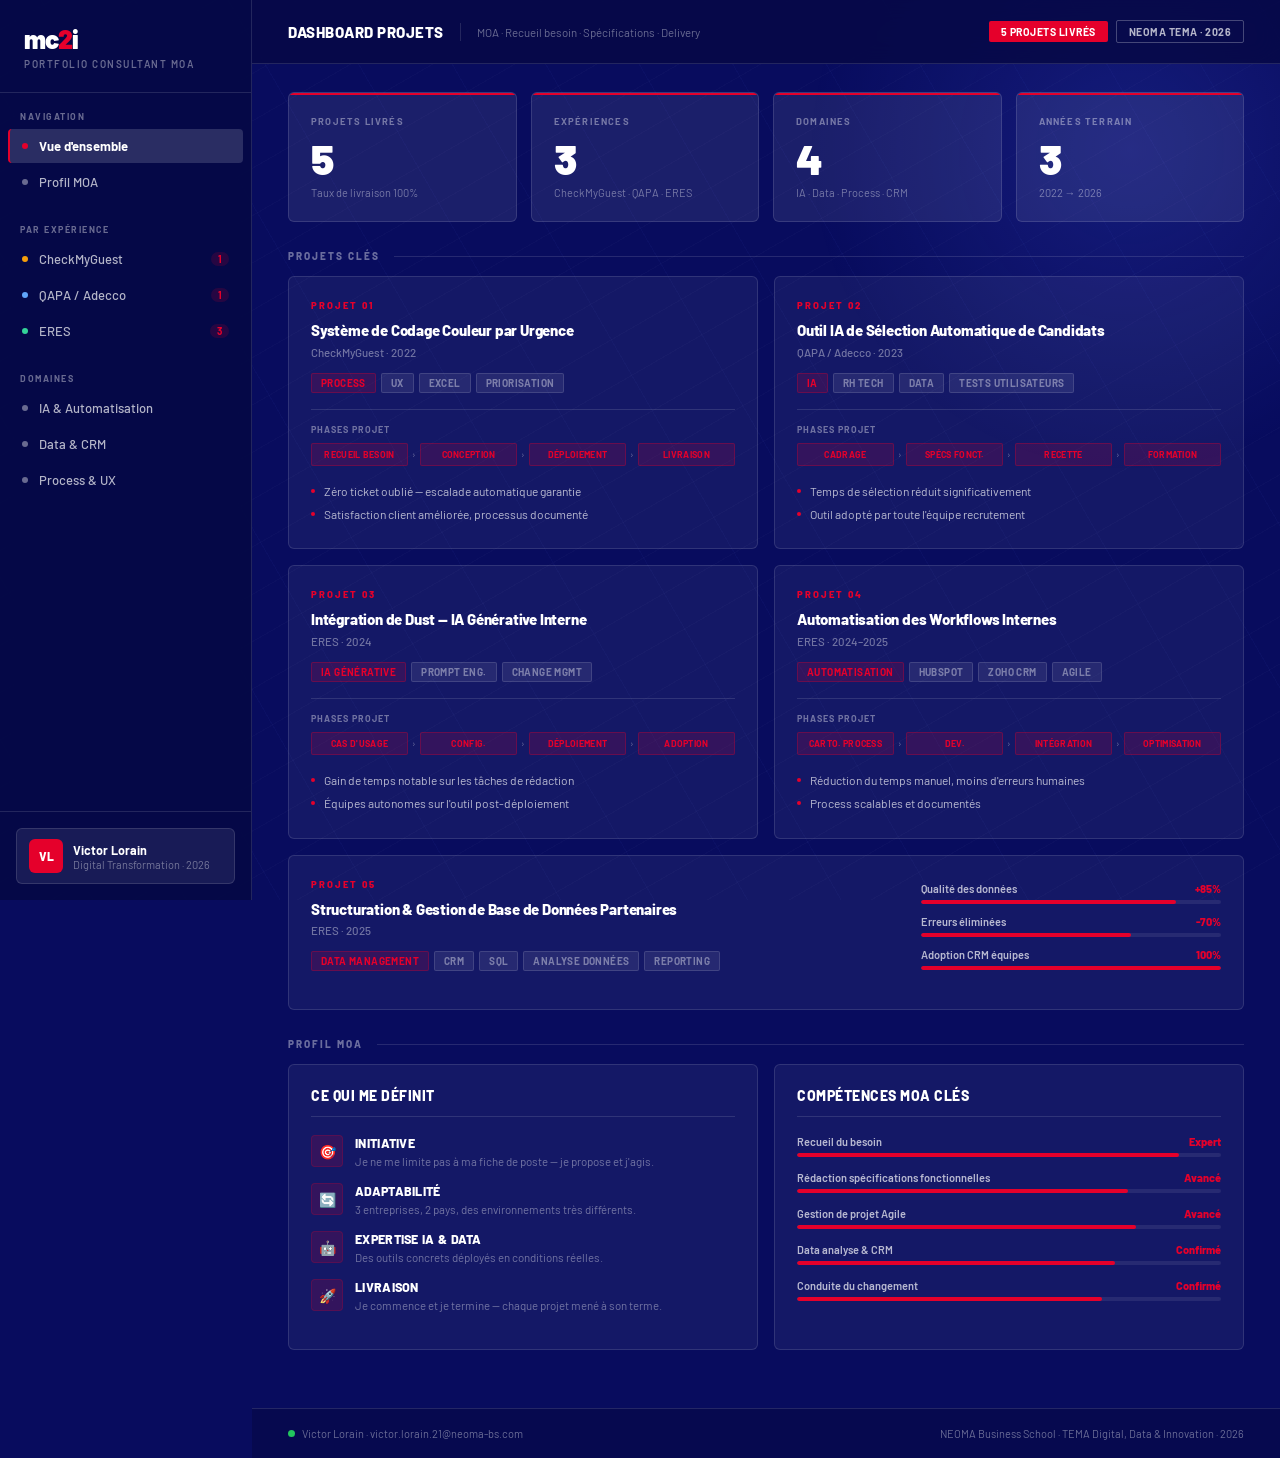
==== commit 42854496: "index.html" ====
--- a/index.html
+++ b/index.html
@@ -4,781 +4,206 @@
 <meta charset="UTF-8">
 <meta name="viewport" content="width=device-width, initial-scale=1.0">
 <title>Dashboard Projets — Victor Lorain · mc2i</title>
-<link href="https://fonts.googleapis.com/css2?family=Figtree:wght@300;400;500;600;700;800&display=swap" rel="stylesheet">
+<link href="https://fonts.googleapis.com/css2?family=Barlow:ital,wght@0,400;0,600;0,700;0,800;0,900;1,400&display=swap" rel="stylesheet">
 <style>
   :root {
+    --navy: #080c5e;
+    --navy2: #0d1270;
+    --blue: #1a20c4;
     --red: #E5002B;
-    --red-dark: #b8001f;
-    --red-light: #fff0f2;
-    --red-mid: #ffd6dc;
-    --black: #1A1A1A;
-    --grey-900: #2d2d2d;
-    --grey-700: #4a4a4a;
-    --grey-500: #767676;
-    --grey-300: #c8c8c8;
-    --grey-100: #f2f2f2;
-    --grey-50: #f8f8f8;
+    --red-light: rgba(229,0,43,0.15);
     --white: #ffffff;
-    --border: #e8e8e8;
-    --shadow: 0 1px 4px rgba(0,0,0,.06), 0 4px 16px rgba(0,0,0,.06);
-    --shadow-hover: 0 4px 12px rgba(0,0,0,.1), 0 12px 32px rgba(0,0,0,.08);
-  }
-
+    --white-70: rgba(255,255,255,0.7);
+    --white-40: rgba(255,255,255,0.4);
+    --white-15: rgba(255,255,255,0.15);
+    --white-08: rgba(255,255,255,0.08);
+    --white-05: rgba(255,255,255,0.05);
+    --border: rgba(255,255,255,0.12);
+    --border-bright: rgba(255,255,255,0.25);
+  }
   * { margin: 0; padding: 0; box-sizing: border-box; }
-
   body {
-    font-family: 'Figtree', sans-serif;
-    background: var(--grey-50);
-    color: var(--black);
+    font-family: 'Barlow', sans-serif;
+    background: var(--navy);
+    color: var(--white);
     min-height: 100vh;
-  }
-
-  /* ── SIDEBAR ── */
+    overflow-x: hidden;
+  }
+  body::before {
+    content: '';
+    position: fixed; inset: 0;
+    background:
+      repeating-linear-gradient(-30deg, transparent, transparent 40px, rgba(255,255,255,0.018) 40px, rgba(255,255,255,0.018) 41px),
+      repeating-linear-gradient(60deg, transparent, transparent 80px, rgba(100,120,255,0.04) 80px, rgba(100,120,255,0.04) 81px);
+    pointer-events: none; z-index: 0;
+  }
+  body::after {
+    content: '';
+    position: fixed; top: -200px; right: -200px;
+    width: 700px; height: 700px;
+    background: radial-gradient(circle, rgba(80,100,255,0.18) 0%, transparent 65%);
+    pointer-events: none; z-index: 0;
+  }
   .sidebar {
-    position: fixed;
-    left: 0; top: 0; bottom: 0;
-    width: 256px;
-    background: var(--white);
-    border-right: 1px solid var(--border);
-    display: flex;
-    flex-direction: column;
-    z-index: 100;
-  }
-
-  .sidebar-header {
-    padding: 24px 24px 20px;
-    border-bottom: 1px solid var(--border);
-  }
-
-  .mc2i-logo {
-    display: flex;
-    align-items: center;
-    gap: 10px;
-    margin-bottom: 10px;
-  }
-
-  .logo-badge {
-    background: var(--red);
-    color: white;
-    font-size: 13px;
-    font-weight: 800;
-    padding: 5px 10px;
-    border-radius: 4px;
-    letter-spacing: -0.3px;
-  }
-
-  .logo-sub {
-    font-size: 11px;
-    color: var(--grey-500);
-    font-weight: 500;
-    text-transform: uppercase;
-    letter-spacing: 0.8px;
-  }
-
-  .sidebar-tagline {
-    font-size: 11px;
-    color: var(--grey-500);
-    margin-top: 4px;
-    font-style: italic;
-  }
-
-  .sidebar-section {
-    padding: 18px 20px 6px;
-    font-size: 10px;
-    letter-spacing: 1.2px;
-    text-transform: uppercase;
-    color: var(--grey-300);
-    font-weight: 700;
-  }
-
-  .nav-item {
-    display: flex;
-    align-items: center;
-    gap: 11px;
-    padding: 9px 14px;
-    margin: 1px 8px;
-    border-radius: 6px;
-    cursor: pointer;
-    transition: all 0.15s;
-    font-size: 13.5px;
-    color: var(--grey-700);
-    font-weight: 400;
-  }
-
-  .nav-item:hover { background: var(--grey-100); color: var(--black); }
-
-  .nav-item.active {
-    background: var(--red-light);
-    color: var(--red);
-    font-weight: 600;
-  }
-
-  .nav-dot {
-    width: 7px; height: 7px;
-    border-radius: 50%;
-    flex-shrink: 0;
-  }
-
-  .dot-red { background: var(--red); }
-  .dot-grey { background: var(--grey-300); }
-  .dot-dark { background: var(--black); }
-
-  .nav-badge {
-    margin-left: auto;
-    font-size: 10px;
-    padding: 1px 7px;
-    border-radius: 20px;
-    font-weight: 700;
-    background: var(--grey-100);
-    color: var(--grey-500);
-  }
-
-  .nav-badge.red { background: var(--red-mid); color: var(--red); }
-
-  .sidebar-bottom {
-    margin-top: auto;
-    padding: 16px;
-    border-top: 1px solid var(--border);
-  }
-
-  .profile-chip {
-    display: flex;
-    align-items: center;
-    gap: 10px;
-    padding: 10px 12px;
-    border-radius: 8px;
-    background: var(--grey-50);
-    border: 1px solid var(--border);
-  }
-
-  .avatar {
-    width: 34px; height: 34px;
-    border-radius: 8px;
-    background: var(--red);
-    display: flex; align-items: center; justify-content: center;
-    font-size: 12px; font-weight: 800; color: white;
-    flex-shrink: 0;
-  }
-
-  .profile-name { font-size: 12.5px; font-weight: 600; color: var(--black); }
-  .profile-role { font-size: 11px; color: var(--grey-500); }
-
-  /* ── MAIN ── */
-  .main { margin-left: 256px; min-height: 100vh; }
-
-  .topbar {
-    padding: 0 36px;
-    border-bottom: 1px solid var(--border);
-    display: flex;
-    align-items: center;
-    justify-content: space-between;
-    background: var(--white);
-    position: sticky; top: 0; z-index: 50;
-    height: 64px;
-  }
-
-  .topbar-left {
-    display: flex;
-    align-items: center;
-    gap: 16px;
-  }
-
-  .topbar-left h1 {
-    font-size: 16px;
-    font-weight: 700;
-    color: var(--black);
-    letter-spacing: -0.3px;
-  }
-
-  .topbar-divider {
-    width: 1px; height: 20px;
-    background: var(--border);
-  }
-
-  .topbar-sub {
-    font-size: 12px;
-    color: var(--grey-500);
-  }
-
+    position: fixed; left: 0; top: 0; bottom: 0; width: 252px;
+    background: rgba(6,9,70,0.92); border-right: 1px solid var(--border);
+    display: flex; flex-direction: column; z-index: 100; backdrop-filter: blur(12px);
+  }
+  .sidebar-header { padding: 26px 24px 22px; border-bottom: 1px solid var(--border); }
+  .logo { font-size: 26px; font-weight: 900; letter-spacing: -1px; line-height: 1; margin-bottom: 6px; }
+  .logo .two { color: var(--red); }
+  .logo-sub { font-size: 10px; color: var(--white-40); text-transform: uppercase; letter-spacing: 1.5px; font-weight: 600; }
+  .sidebar-section { padding: 18px 20px 6px; font-size: 9px; letter-spacing: 1.5px; text-transform: uppercase; color: var(--white-40); font-weight: 700; }
+  .nav-item { display: flex; align-items: center; gap: 11px; padding: 9px 14px; margin: 1px 8px; border-radius: 4px; cursor: pointer; transition: all 0.15s; font-size: 13px; color: var(--white-70); font-weight: 500; }
+  .nav-item:hover { background: var(--white-08); color: var(--white); }
+  .nav-item.active { background: var(--white-15); color: var(--white); font-weight: 700; border-left: 2px solid var(--red); margin-left: 8px; padding-left: 12px; }
+  .nav-dot { width: 6px; height: 6px; border-radius: 50%; flex-shrink: 0; }
+  .nav-badge { margin-left: auto; font-size: 10px; padding: 1px 7px; border-radius: 20px; font-weight: 700; background: var(--white-08); color: var(--white-40); }
+  .nav-badge.red { background: var(--red-light); color: var(--red); }
+  .sidebar-bottom { margin-top: auto; padding: 16px; border-top: 1px solid var(--border); }
+  .profile-chip { display: flex; align-items: center; gap: 10px; padding: 10px 12px; border-radius: 6px; background: var(--white-08); border: 1px solid var(--border); }
+  .avatar { width: 34px; height: 34px; border-radius: 6px; background: var(--red); display: flex; align-items: center; justify-content: center; font-size: 12px; font-weight: 800; color: white; flex-shrink: 0; }
+  .profile-name { font-size: 12.5px; font-weight: 700; }
+  .profile-role { font-size: 11px; color: var(--white-40); }
+  .main { margin-left: 252px; min-height: 100vh; position: relative; z-index: 1; }
+  .topbar { padding: 0 36px; border-bottom: 1px solid var(--border); display: flex; align-items: center; justify-content: space-between; background: rgba(6,9,70,0.85); backdrop-filter: blur(12px); position: sticky; top: 0; z-index: 50; height: 64px; }
+  .topbar-left { display: flex; align-items: center; gap: 16px; }
+  .topbar-left h1 { font-size: 15px; font-weight: 800; text-transform: uppercase; letter-spacing: 0.5px; }
+  .topbar-divider { width: 1px; height: 18px; background: var(--border); }
+  .topbar-sub { font-size: 11.5px; color: var(--white-40); font-weight: 400; }
   .topbar-right { display: flex; gap: 8px; align-items: center; }
-
-  .pill {
-    font-size: 11px;
-    padding: 4px 12px;
-    border-radius: 20px;
-    font-weight: 600;
-  }
-
-  .pill-red { background: var(--red-light); color: var(--red); border: 1px solid var(--red-mid); }
-  .pill-grey { background: var(--grey-100); color: var(--grey-700); border: 1px solid var(--border); }
-
+  .pill { font-size: 10.5px; padding: 4px 12px; border-radius: 2px; font-weight: 700; text-transform: uppercase; letter-spacing: 0.5px; }
+  .pill-red { background: var(--red); color: white; }
+  .pill-outline { border: 1px solid var(--border-bright); color: var(--white-70); }
   .content { padding: 28px 36px; }
-
-  /* ── KPIs ── */
-  .kpi-row {
-    display: grid;
-    grid-template-columns: repeat(4, 1fr);
-    gap: 14px;
-    margin-bottom: 28px;
-  }
-
-  .kpi-card {
-    background: var(--white);
-    border: 1px solid var(--border);
-    border-radius: 10px;
-    padding: 20px 22px;
-    box-shadow: var(--shadow);
-    position: relative;
-    overflow: hidden;
-  }
-
-  .kpi-card::after {
-    content: '';
-    position: absolute;
-    bottom: 0; left: 0; right: 0;
-    height: 3px;
-    background: var(--red);
-    transform: scaleX(0);
-    transition: transform 0.3s;
-  }
-
-  .kpi-card:hover::after { transform: scaleX(1); }
-
-  .kpi-label {
-    font-size: 10.5px;
-    color: var(--grey-500);
-    text-transform: uppercase;
-    letter-spacing: 0.8px;
-    font-weight: 700;
-    margin-bottom: 10px;
-  }
-
-  .kpi-value {
-    font-size: 38px;
-    font-weight: 800;
-    color: var(--black);
-    line-height: 1;
-    letter-spacing: -1px;
-  }
-
-  .kpi-value span { color: var(--red); }
-
-  .kpi-sub {
-    font-size: 11px;
-    color: var(--grey-500);
-    margin-top: 6px;
-    font-weight: 400;
-  }
-
-  /* ── SECTION TITLE ── */
-  .section-title {
-    font-size: 11px;
-    font-weight: 700;
-    color: var(--grey-500);
-    text-transform: uppercase;
-    letter-spacing: 1.2px;
-    margin-bottom: 14px;
-    display: flex;
-    align-items: center;
-    gap: 12px;
-  }
-
-  .section-title::after {
-    content: '';
-    flex: 1;
-    height: 1px;
-    background: var(--border);
-  }
-
-  /* ── PROJECT CARDS ── */
-  .projects-grid {
-    display: grid;
-    grid-template-columns: repeat(2, 1fr);
-    gap: 16px;
-    margin-bottom: 28px;
-  }
-
-  .project-card {
-    background: var(--white);
-    border: 1px solid var(--border);
-    border-radius: 10px;
-    padding: 22px;
-    cursor: pointer;
-    transition: all 0.2s;
-    box-shadow: var(--shadow);
-    position: relative;
-    overflow: hidden;
-  }
-
-  .project-card::before {
-    content: '';
-    position: absolute;
-    left: 0; top: 0; bottom: 0;
-    width: 3px;
-    background: var(--border);
-    transition: background 0.2s;
-  }
-
-  .project-card:hover {
-    box-shadow: var(--shadow-hover);
-    transform: translateY(-1px);
-    border-color: var(--red-mid);
-  }
-
+  .kpi-row { display: grid; grid-template-columns: repeat(4, 1fr); gap: 14px; margin-bottom: 28px; }
+  .kpi-card { background: var(--white-08); border: 1px solid var(--border); border-radius: 6px; padding: 22px; position: relative; overflow: hidden; transition: border-color 0.2s; }
+  .kpi-card:hover { border-color: var(--border-bright); }
+  .kpi-card::before { content: ''; position: absolute; top: 0; left: 0; right: 0; height: 2px; background: var(--red); }
+  .kpi-label { font-size: 9.5px; color: var(--white-40); text-transform: uppercase; letter-spacing: 1.2px; font-weight: 700; margin-bottom: 10px; }
+  .kpi-value { font-size: 42px; font-weight: 900; color: var(--white); line-height: 1; letter-spacing: -2px; }
+  .kpi-sub { font-size: 11px; color: var(--white-40); margin-top: 7px; }
+  .section-title { font-size: 10px; font-weight: 800; color: var(--white-40); text-transform: uppercase; letter-spacing: 2px; margin-bottom: 14px; display: flex; align-items: center; gap: 14px; }
+  .section-title::after { content: ''; flex: 1; height: 1px; background: var(--border); }
+  .projects-grid { display: grid; grid-template-columns: repeat(2, 1fr); gap: 16px; margin-bottom: 28px; }
+  .project-card { background: var(--white-05); border: 1px solid var(--border); border-radius: 6px; padding: 22px; cursor: pointer; transition: all 0.2s; position: relative; overflow: hidden; }
+  .project-card::before { content: ''; position: absolute; left: 0; top: 0; bottom: 0; width: 3px; background: transparent; transition: background 0.2s; }
+  .project-card:hover { background: var(--white-08); border-color: var(--border-bright); transform: translateY(-1px); }
   .project-card:hover::before { background: var(--red); }
   .project-card.active-card { border-color: var(--red); }
   .project-card.active-card::before { background: var(--red); }
-
-  .project-num {
-    font-size: 11px;
-    font-weight: 800;
-    color: var(--red);
-    letter-spacing: 1px;
-    margin-bottom: 10px;
-    text-transform: uppercase;
-  }
-
-  .project-title {
-    font-size: 15px;
-    font-weight: 700;
-    color: var(--black);
-    line-height: 1.35;
-    margin-bottom: 4px;
-    letter-spacing: -0.2px;
-  }
-
-  .project-company {
-    font-size: 11.5px;
-    color: var(--grey-500);
-    font-weight: 500;
-    margin-bottom: 14px;
-  }
-
-  .tags-row {
-    display: flex;
-    flex-wrap: wrap;
-    gap: 5px;
-    margin-bottom: 16px;
-  }
-
-  .tag {
-    font-size: 10.5px;
-    padding: 3px 9px;
-    border-radius: 4px;
-    font-weight: 600;
-    background: var(--grey-100);
-    color: var(--grey-700);
-  }
-
-  .tag-red { background: var(--red-light); color: var(--red); }
-
+  .project-num { font-size: 9.5px; font-weight: 800; color: var(--red); letter-spacing: 2px; text-transform: uppercase; margin-bottom: 10px; }
+  .project-title { font-size: 15px; font-weight: 800; color: var(--white); line-height: 1.3; margin-bottom: 4px; letter-spacing: -0.2px; }
+  .project-company { font-size: 11.5px; color: var(--white-40); font-weight: 500; margin-bottom: 14px; }
+  .tags-row { display: flex; flex-wrap: wrap; gap: 5px; margin-bottom: 16px; }
+  .tag { font-size: 10px; padding: 3px 9px; border-radius: 2px; font-weight: 700; text-transform: uppercase; letter-spacing: 0.4px; background: var(--white-08); color: var(--white-40); border: 1px solid var(--border); }
+  .tag-red { background: var(--red-light); color: var(--red); border-color: rgba(229,0,43,0.3); }
   .divider { height: 1px; background: var(--border); margin: 14px 0; }
-
-  /* phases */
-  .phases-label {
-    font-size: 10px;
-    color: var(--grey-300);
-    text-transform: uppercase;
-    letter-spacing: 0.8px;
-    font-weight: 700;
-    margin-bottom: 8px;
-  }
-
-  .phases-row {
-    display: flex;
-    gap: 4px;
-    align-items: center;
-  }
-
-  .phase-step {
-    flex: 1;
-    text-align: center;
-    font-size: 9px;
-    padding: 5px 3px;
-    border-radius: 4px;
-    font-weight: 600;
-    color: var(--grey-300);
-    background: var(--grey-100);
-    letter-spacing: 0.2px;
-  }
-
-  .phase-step.done {
-    background: #fff0f2;
-    color: var(--red);
-  }
-
-  .phase-arrow { color: var(--grey-300); font-size: 9px; flex-shrink: 0; }
-
+  .phases-label { font-size: 9px; color: var(--white-40); text-transform: uppercase; letter-spacing: 1px; font-weight: 700; margin-bottom: 8px; }
+  .phases-row { display: flex; gap: 4px; align-items: center; }
+  .phase-step { flex: 1; text-align: center; font-size: 9px; padding: 5px 3px; border-radius: 2px; font-weight: 700; color: var(--white-40); background: var(--white-05); border: 1px solid var(--border); text-transform: uppercase; letter-spacing: 0.3px; }
+  .phase-step.done { background: var(--red-light); color: var(--red); border-color: rgba(229,0,43,0.3); }
+  .phase-arrow { color: var(--white-40); font-size: 9px; flex-shrink: 0; }
   .results-block { margin-top: 14px; }
-
-  .result-item {
-    display: flex;
-    align-items: flex-start;
-    gap: 8px;
-    font-size: 12px;
-    color: var(--grey-700);
-    padding: 3px 0;
-    line-height: 1.45;
-  }
-
-  .result-dot {
-    width: 5px; height: 5px;
-    border-radius: 50%;
-    background: var(--red);
-    margin-top: 5px;
-    flex-shrink: 0;
-  }
-
-  /* ── BARS ── */
-  .bar-wrap { margin-bottom: 10px; }
-
-  .bar-label {
-    display: flex;
-    justify-content: space-between;
-    font-size: 11px;
-    color: var(--grey-700);
-    margin-bottom: 5px;
-    font-weight: 500;
-  }
-
-  .bar-label span:last-child { color: var(--red); font-weight: 700; }
-
-  .bar {
-    height: 5px;
-    background: var(--grey-100);
-    border-radius: 3px;
-    overflow: hidden;
-  }
-
-  .bar-fill {
-    height: 100%;
-    border-radius: 3px;
-    background: var(--red);
-    transition: width 1s ease;
-  }
-
-  /* ── DETAIL PANEL ── */
-  .detail-panel {
-    background: var(--white);
-    border: 1px solid var(--red-mid);
-    border-left: 3px solid var(--red);
-    border-radius: 10px;
-    padding: 26px;
-    display: none;
-    margin-bottom: 28px;
-    box-shadow: var(--shadow);
-    animation: fadeIn 0.2s ease;
-  }
-
+  .result-item { display: flex; align-items: flex-start; gap: 9px; font-size: 12px; color: var(--white-70); padding: 3px 0; line-height: 1.45; }
+  .result-dot { width: 4px; height: 4px; border-radius: 50%; background: var(--red); margin-top: 6px; flex-shrink: 0; }
+  .bar-wrap { margin-bottom: 11px; }
+  .bar-label { display: flex; justify-content: space-between; font-size: 11px; color: var(--white-70); margin-bottom: 5px; font-weight: 600; }
+  .bar-label span:last-child { color: var(--red); font-weight: 800; }
+  .bar { height: 4px; background: var(--white-08); border-radius: 2px; overflow: hidden; }
+  .bar-fill { height: 100%; border-radius: 2px; background: var(--red); }
+  .detail-panel { background: var(--white-05); border: 1px solid var(--red); border-left: 3px solid var(--red); border-radius: 6px; padding: 26px; display: none; margin-bottom: 28px; animation: fadeIn 0.2s ease; }
   .detail-panel.visible { display: block; }
-
-  @keyframes fadeIn {
-    from { opacity: 0; transform: translateY(6px); }
-    to { opacity: 1; transform: translateY(0); }
-  }
-
-  .detail-header {
-    display: flex;
-    align-items: flex-start;
-    justify-content: space-between;
-    margin-bottom: 22px;
-  }
-
-  .detail-eyebrow {
-    font-size: 10px;
-    font-weight: 700;
-    color: var(--red);
-    text-transform: uppercase;
-    letter-spacing: 1px;
-    margin-bottom: 4px;
-  }
-
-  .detail-title {
-    font-size: 20px;
-    font-weight: 800;
-    color: var(--black);
-    letter-spacing: -0.4px;
-  }
-
-  .detail-company {
-    font-size: 12px;
-    color: var(--grey-500);
-    margin-top: 3px;
-  }
-
-  .close-btn {
-    background: var(--grey-100);
-    border: 1px solid var(--border);
-    color: var(--grey-500);
-    width: 30px; height: 30px;
-    border-radius: 6px;
-    cursor: pointer;
-    font-size: 14px;
-    display: flex; align-items: center; justify-content: center;
-    transition: all 0.15s;
-    flex-shrink: 0;
-    margin-left: 16px;
-  }
-
+  @keyframes fadeIn { from { opacity: 0; transform: translateY(6px); } to { opacity: 1; transform: translateY(0); } }
+  .detail-header { display: flex; align-items: flex-start; justify-content: space-between; margin-bottom: 22px; }
+  .detail-eyebrow { font-size: 9px; font-weight: 800; color: var(--red); text-transform: uppercase; letter-spacing: 2px; margin-bottom: 5px; }
+  .detail-title { font-size: 20px; font-weight: 900; letter-spacing: -0.4px; }
+  .detail-company { font-size: 12px; color: var(--white-40); margin-top: 3px; }
+  .close-btn { background: var(--white-08); border: 1px solid var(--border); color: var(--white-40); width: 30px; height: 30px; border-radius: 4px; cursor: pointer; font-size: 13px; display: flex; align-items: center; justify-content: center; transition: all 0.15s; flex-shrink: 0; margin-left: 16px; }
   .close-btn:hover { background: var(--red); color: white; border-color: var(--red); }
-
-  .detail-grid {
-    display: grid;
-    grid-template-columns: 1fr 1fr 1fr;
-    gap: 24px;
-  }
-
-  .detail-block h3 {
-    font-size: 10px;
-    text-transform: uppercase;
-    letter-spacing: 1px;
-    color: var(--grey-500);
-    font-weight: 700;
-    margin-bottom: 12px;
-    padding-bottom: 8px;
-    border-bottom: 1px solid var(--border);
-  }
-
+  .detail-grid { display: grid; grid-template-columns: 1fr 1fr 1fr; gap: 24px; }
+  .detail-block h3 { font-size: 9px; text-transform: uppercase; letter-spacing: 1.5px; color: var(--white-40); font-weight: 800; margin-bottom: 12px; padding-bottom: 8px; border-bottom: 1px solid var(--border); }
   .detail-block ul { list-style: none; display: flex; flex-direction: column; gap: 8px; }
-
-  .detail-block li {
-    font-size: 12.5px;
-    color: var(--grey-700);
-    padding-left: 14px;
-    position: relative;
-    line-height: 1.45;
-  }
-
-  .detail-block li::before {
-    content: '›';
-    position: absolute;
-    left: 0;
-    color: var(--red);
-    font-weight: 700;
-  }
-
+  .detail-block li { font-size: 12.5px; color: var(--white-70); padding-left: 14px; position: relative; line-height: 1.45; }
+  .detail-block li::before { content: '›'; position: absolute; left: 0; color: var(--red); font-weight: 700; }
   .skills-wrap { display: flex; flex-wrap: wrap; gap: 6px; }
-
-  .skill-tag {
-    font-size: 11px;
-    padding: 4px 11px;
-    border-radius: 4px;
-    background: var(--red-light);
-    color: var(--red);
-    font-weight: 600;
-    border: 1px solid var(--red-mid);
-  }
-
-  /* ── PROFILE SECTION ── */
-  .amoa-row {
-    display: grid;
-    grid-template-columns: 1fr 1fr;
-    gap: 16px;
-    margin-bottom: 20px;
-  }
-
-  .amoa-card {
-    background: var(--white);
-    border: 1px solid var(--border);
-    border-radius: 10px;
-    padding: 22px;
-    box-shadow: var(--shadow);
-  }
-
-  .amoa-card h3 {
-    font-size: 15px;
-    font-weight: 700;
-    color: var(--black);
-    margin-bottom: 18px;
-    padding-bottom: 12px;
-    border-bottom: 1px solid var(--border);
-  }
-
-  .trait-row {
-    display: flex;
-    align-items: flex-start;
-    gap: 12px;
-    margin-bottom: 14px;
-  }
-
-  .trait-icon {
-    width: 32px; height: 32px;
-    background: var(--red-light);
-    border-radius: 7px;
-    display: flex; align-items: center; justify-content: center;
-    font-size: 15px;
-    flex-shrink: 0;
-  }
-
-  .trait-label { font-size: 12.5px; font-weight: 700; color: var(--black); margin-bottom: 2px; }
-  .trait-desc { font-size: 11.5px; color: var(--grey-500); line-height: 1.4; }
-
-  /* ── FOOTER ── */
-  .footer {
-    padding: 18px 36px;
-    border-top: 1px solid var(--border);
-    display: flex;
-    align-items: center;
-    justify-content: space-between;
-    font-size: 11px;
-    color: var(--grey-500);
-    background: var(--white);
-    margin-top: 10px;
-  }
-
-  .status-live {
-    display: flex;
-    align-items: center;
-    gap: 6px;
-  }
-
-  .status-dot {
-    display: inline-block;
-    width: 7px; height: 7px;
-    border-radius: 50%;
-    background: #22c55e;
-    animation: pulse 2s infinite;
-  }
-
-  @keyframes pulse {
-    0%, 100% { opacity: 1; box-shadow: 0 0 0 0 rgba(34,197,94,.4); }
-    50% { opacity: 0.7; box-shadow: 0 0 0 4px rgba(34,197,94,0); }
-  }
-
+  .skill-tag { font-size: 10px; padding: 4px 10px; border-radius: 2px; background: var(--red-light); color: var(--red); font-weight: 700; text-transform: uppercase; letter-spacing: 0.4px; border: 1px solid rgba(229,0,43,0.3); }
+  .amoa-row { display: grid; grid-template-columns: 1fr 1fr; gap: 16px; margin-bottom: 20px; }
+  .amoa-card { background: var(--white-05); border: 1px solid var(--border); border-radius: 6px; padding: 22px; }
+  .amoa-card h3 { font-size: 14px; font-weight: 800; text-transform: uppercase; letter-spacing: 0.5px; margin-bottom: 18px; padding-bottom: 12px; border-bottom: 1px solid var(--border); }
+  .trait-row { display: flex; align-items: flex-start; gap: 12px; margin-bottom: 14px; }
+  .trait-icon { width: 32px; height: 32px; background: var(--red-light); border-radius: 4px; display: flex; align-items: center; justify-content: center; font-size: 14px; flex-shrink: 0; border: 1px solid rgba(229,0,43,0.2); }
+  .trait-label { font-size: 12.5px; font-weight: 800; margin-bottom: 2px; text-transform: uppercase; letter-spacing: 0.3px; }
+  .trait-desc { font-size: 11.5px; color: var(--white-40); line-height: 1.4; }
+  .footer { padding: 18px 36px; border-top: 1px solid var(--border); display: flex; align-items: center; justify-content: space-between; font-size: 11px; color: var(--white-40); background: rgba(6,9,70,0.6); margin-top: 10px; }
+  .status-live { display: flex; align-items: center; gap: 7px; }
+  .status-dot { display: inline-block; width: 7px; height: 7px; border-radius: 50%; background: #22c55e; animation: pulse 2s infinite; }
+  @keyframes pulse { 0%, 100% { box-shadow: 0 0 0 0 rgba(34,197,94,.5); } 50% { box-shadow: 0 0 0 5px rgba(34,197,94,0); } }
   ::-webkit-scrollbar { width: 5px; }
   ::-webkit-scrollbar-track { background: transparent; }
-  ::-webkit-scrollbar-thumb { background: var(--grey-300); border-radius: 3px; }
+  ::-webkit-scrollbar-thumb { background: var(--border); border-radius: 2px; }
 </style>
 </head>
 <body>
 
-<!-- SIDEBAR -->
 <div class="sidebar">
   <div class="sidebar-header">
-    <div class="mc2i-logo">
-      <span class="logo-badge">mc2i</span>
-      <span class="logo-sub">Portfolio Consultant</span>
-    </div>
-    <div class="sidebar-tagline">Human First. Digital Explorers.</div>
-  </div>
-
+    <div class="logo">mc<span class="two">2</span>i</div>
+    <div class="logo-sub">Portfolio Consultant MOA</div>
+  </div>
   <div class="sidebar-section">Navigation</div>
-  <div class="nav-item active" onclick="resetFilter(this)">
-    <span class="nav-dot dot-red"></span>
-    Vue d'ensemble
-  </div>
-  <div class="nav-item" onclick="scrollToProfile(this)">
-    <span class="nav-dot dot-dark"></span>
-    Profil MOA
-  </div>
-
+  <div class="nav-item active" onclick="resetFilter(this)"><span class="nav-dot" style="background:var(--red)"></span>Vue d'ensemble</div>
+  <div class="nav-item" onclick="scrollToProfile(this)"><span class="nav-dot" style="background:var(--white-40)"></span>Profil MOA</div>
   <div class="sidebar-section" style="margin-top:6px">Par expérience</div>
-  <div class="nav-item" onclick="filterCompany('CheckMyGuest', this)">
-    <span class="nav-dot" style="background:#e8a000"></span>
-    CheckMyGuest
-    <span class="nav-badge red">1</span>
-  </div>
-  <div class="nav-item" onclick="filterCompany('QAPA', this)">
-    <span class="nav-dot" style="background:#0062cc"></span>
-    QAPA / Adecco
-    <span class="nav-badge red">1</span>
-  </div>
-  <div class="nav-item" onclick="filterCompany('ERES', this)">
-    <span class="nav-dot" style="background:#00875a"></span>
-    ERES
-    <span class="nav-badge red">3</span>
-  </div>
-
+  <div class="nav-item" onclick="filterCompany('CheckMyGuest', this)"><span class="nav-dot" style="background:#f59e0b"></span>CheckMyGuest<span class="nav-badge red">1</span></div>
+  <div class="nav-item" onclick="filterCompany('QAPA', this)"><span class="nav-dot" style="background:#60a5fa"></span>QAPA / Adecco<span class="nav-badge red">1</span></div>
+  <div class="nav-item" onclick="filterCompany('ERES', this)"><span class="nav-dot" style="background:#34d399"></span>ERES<span class="nav-badge red">3</span></div>
   <div class="sidebar-section" style="margin-top:6px">Domaines</div>
-  <div class="nav-item" onclick="filterTag('IA', this)">
-    <span class="nav-dot dot-grey"></span>
-    IA & Automatisation
-  </div>
-  <div class="nav-item" onclick="filterTag('Data', this)">
-    <span class="nav-dot dot-grey"></span>
-    Data & CRM
-  </div>
-  <div class="nav-item" onclick="filterTag('Process', this)">
-    <span class="nav-dot dot-grey"></span>
-    Process & UX
-  </div>
-
+  <div class="nav-item" onclick="filterTag('IA', this)"><span class="nav-dot" style="background:var(--white-40)"></span>IA & Automatisation</div>
+  <div class="nav-item" onclick="filterTag('Data', this)"><span class="nav-dot" style="background:var(--white-40)"></span>Data & CRM</div>
+  <div class="nav-item" onclick="filterTag('Process', this)"><span class="nav-dot" style="background:var(--white-40)"></span>Process & UX</div>
   <div class="sidebar-bottom">
     <div class="profile-chip">
       <div class="avatar">VL</div>
-      <div>
-        <div class="profile-name">Victor Lorain</div>
-        <div class="profile-role">Digital Transformation · 2026</div>
-      </div>
+      <div><div class="profile-name">Victor Lorain</div><div class="profile-role">Digital Transformation · 2026</div></div>
     </div>
   </div>
 </div>
 
-<!-- MAIN -->
 <div class="main">
   <div class="topbar">
     <div class="topbar-left">
       <h1>Dashboard Projets</h1>
       <div class="topbar-divider"></div>
-      <span class="topbar-sub">Présentation MOA · Recueil besoin · Spécifications · Delivery</span>
+      <span class="topbar-sub">MOA · Recueil besoin · Spécifications · Delivery</span>
     </div>
     <div class="topbar-right">
-      <span class="pill pill-red">✓ 5 projets livrés</span>
-      <span class="pill pill-grey">NEOMA TEMA · 2026</span>
+      <span class="pill pill-red">5 projets livrés</span>
+      <span class="pill pill-outline">NEOMA TEMA · 2026</span>
     </div>
   </div>
 
   <div class="content">
-
-    <!-- KPIs -->
     <div class="kpi-row">
-      <div class="kpi-card">
-        <div class="kpi-label">Projets livrés</div>
-        <div class="kpi-value"><span>5</span></div>
-        <div class="kpi-sub">Taux de livraison 100%</div>
-      </div>
-      <div class="kpi-card">
-        <div class="kpi-label">Expériences</div>
-        <div class="kpi-value"><span>3</span></div>
-        <div class="kpi-sub">CheckMyGuest · QAPA · ERES</div>
-      </div>
-      <div class="kpi-card">
-        <div class="kpi-label">Domaines couverts</div>
-        <div class="kpi-value"><span>4</span></div>
-        <div class="kpi-sub">IA · Data · Process · CRM</div>
-      </div>
-      <div class="kpi-card">
-        <div class="kpi-label">Années terrain</div>
-        <div class="kpi-value"><span>3</span></div>
-        <div class="kpi-sub">2022 → 2026</div>
-      </div>
-    </div>
-
-    <!-- PROJECTS -->
+      <div class="kpi-card"><div class="kpi-label">Projets livrés</div><div class="kpi-value">5</div><div class="kpi-sub">Taux de livraison 100%</div></div>
+      <div class="kpi-card"><div class="kpi-label">Expériences</div><div class="kpi-value">3</div><div class="kpi-sub">CheckMyGuest · QAPA · ERES</div></div>
+      <div class="kpi-card"><div class="kpi-label">Domaines</div><div class="kpi-value">4</div><div class="kpi-sub">IA · Data · Process · CRM</div></div>
+      <div class="kpi-card"><div class="kpi-label">Années terrain</div><div class="kpi-value">3</div><div class="kpi-sub">2022 → 2026</div></div>
+    </div>
+
     <div class="section-title">Projets clés</div>
-
     <div class="projects-grid" id="projects-grid">
-
-      <!-- P1 -->
       <div class="project-card" data-company="CheckMyGuest" data-tags="Process UX" onclick="openDetail(0)">
         <div class="project-num">Projet 01</div>
         <div class="project-title">Système de Codage Couleur par Urgence</div>
         <div class="project-company">CheckMyGuest · 2022</div>
-        <div class="tags-row">
-          <span class="tag tag-red">Process</span>
-          <span class="tag">UX</span>
-          <span class="tag">Excel</span>
-          <span class="tag">Priorisation</span>
-        </div>
+        <div class="tags-row"><span class="tag tag-red">Process</span><span class="tag">UX</span><span class="tag">Excel</span><span class="tag">Priorisation</span></div>
         <div class="divider"></div>
         <div class="phases-label">Phases projet</div>
         <div class="phases-row">
-          <div class="phase-step done">Recueil besoin</div>
-          <span class="phase-arrow">›</span>
-          <div class="phase-step done">Conception</div>
-          <span class="phase-arrow">›</span>
-          <div class="phase-step done">Déploiement</div>
-          <span class="phase-arrow">›</span>
+          <div class="phase-step done">Recueil besoin</div><span class="phase-arrow">›</span>
+          <div class="phase-step done">Conception</div><span class="phase-arrow">›</span>
+          <div class="phase-step done">Déploiement</div><span class="phase-arrow">›</span>
           <div class="phase-step done">Livraison</div>
         </div>
         <div class="results-block">
@@ -786,27 +211,17 @@
           <div class="result-item"><span class="result-dot"></span>Satisfaction client améliorée, processus documenté</div>
         </div>
       </div>
-
-      <!-- P2 -->
       <div class="project-card" data-company="QAPA" data-tags="IA RH" onclick="openDetail(1)">
         <div class="project-num">Projet 02</div>
         <div class="project-title">Outil IA de Sélection Automatique de Candidats</div>
         <div class="project-company">QAPA / Adecco · 2023</div>
-        <div class="tags-row">
-          <span class="tag tag-red">IA</span>
-          <span class="tag">RH Tech</span>
-          <span class="tag">Data</span>
-          <span class="tag">Tests utilisateurs</span>
-        </div>
+        <div class="tags-row"><span class="tag tag-red">IA</span><span class="tag">RH Tech</span><span class="tag">Data</span><span class="tag">Tests utilisateurs</span></div>
         <div class="divider"></div>
         <div class="phases-label">Phases projet</div>
         <div class="phases-row">
-          <div class="phase-step done">Cadrage</div>
-          <span class="phase-arrow">›</span>
-          <div class="phase-step done">Spécs fonct.</div>
-          <span class="phase-arrow">›</span>
-          <div class="phase-step done">Recette</div>
-          <span class="phase-arrow">›</span>
+          <div class="phase-step done">Cadrage</div><span class="phase-arrow">›</span>
+          <div class="phase-step done">Spécs fonct.</div><span class="phase-arrow">›</span>
+          <div class="phase-step done">Recette</div><span class="phase-arrow">›</span>
           <div class="phase-step done">Formation</div>
         </div>
         <div class="results-block">
@@ -814,26 +229,17 @@
           <div class="result-item"><span class="result-dot"></span>Outil adopté par toute l'équipe recrutement</div>
         </div>
       </div>
-
-      <!-- P3 -->
       <div class="project-card" data-company="ERES" data-tags="IA Automatisation" onclick="openDetail(2)">
         <div class="project-num">Projet 03</div>
         <div class="project-title">Intégration de Dust — IA Générative Interne</div>
         <div class="project-company">ERES · 2024</div>
-        <div class="tags-row">
-          <span class="tag tag-red">IA Générative</span>
-          <span class="tag">Prompt Eng.</span>
-          <span class="tag">Change Mgmt</span>
-        </div>
+        <div class="tags-row"><span class="tag tag-red">IA Générative</span><span class="tag">Prompt Eng.</span><span class="tag">Change Mgmt</span></div>
         <div class="divider"></div>
         <div class="phases-label">Phases projet</div>
         <div class="phases-row">
-          <div class="phase-step done">Cas d'usage</div>
-          <span class="phase-arrow">›</span>
-          <div class="phase-step done">Config.</div>
-          <span class="phase-arrow">›</span>
-          <div class="phase-step done">Déploiement</div>
-          <span class="phase-arrow">›</span>
+          <div class="phase-step done">Cas d'usage</div><span class="phase-arrow">›</span>
+          <div class="phase-step done">Config.</div><span class="phase-arrow">›</span>
+          <div class="phase-step done">Déploiement</div><span class="phase-arrow">›</span>
           <div class="phase-step done">Adoption</div>
         </div>
         <div class="results-block">
@@ -841,27 +247,17 @@
           <div class="result-item"><span class="result-dot"></span>Équipes autonomes sur l'outil post-déploiement</div>
         </div>
       </div>
-
-      <!-- P4 -->
       <div class="project-card" data-company="ERES" data-tags="Automatisation Process Data" onclick="openDetail(3)">
         <div class="project-num">Projet 04</div>
         <div class="project-title">Automatisation des Workflows Internes</div>
         <div class="project-company">ERES · 2024–2025</div>
-        <div class="tags-row">
-          <span class="tag tag-red">Automatisation</span>
-          <span class="tag">HubSpot</span>
-          <span class="tag">Zoho CRM</span>
-          <span class="tag">Agile</span>
-        </div>
+        <div class="tags-row"><span class="tag tag-red">Automatisation</span><span class="tag">HubSpot</span><span class="tag">Zoho CRM</span><span class="tag">Agile</span></div>
         <div class="divider"></div>
         <div class="phases-label">Phases projet</div>
         <div class="phases-row">
-          <div class="phase-step done">Carto. process</div>
-          <span class="phase-arrow">›</span>
-          <div class="phase-step done">Dev.</div>
-          <span class="phase-arrow">›</span>
-          <div class="phase-step done">Intégration</div>
-          <span class="phase-arrow">›</span>
+          <div class="phase-step done">Carto. process</div><span class="phase-arrow">›</span>
+          <div class="phase-step done">Dev.</div><span class="phase-arrow">›</span>
+          <div class="phase-step done">Intégration</div><span class="phase-arrow">›</span>
           <div class="phase-step done">Optimisation</div>
         </div>
         <div class="results-block">
@@ -869,42 +265,23 @@
           <div class="result-item"><span class="result-dot"></span>Process scalables et documentés</div>
         </div>
       </div>
-
-      <!-- P5 full width -->
       <div class="project-card" data-company="ERES" data-tags="Data CRM" onclick="openDetail(4)" style="grid-column:1/-1">
         <div style="display:grid;grid-template-columns:1fr auto;gap:28px;align-items:start">
           <div>
             <div class="project-num">Projet 05</div>
             <div class="project-title">Structuration & Gestion de Base de Données Partenaires</div>
             <div class="project-company">ERES · 2025</div>
-            <div class="tags-row" style="margin-top:10px">
-              <span class="tag tag-red">Data Management</span>
-              <span class="tag">CRM</span>
-              <span class="tag">SQL</span>
-              <span class="tag">Analyse données</span>
-              <span class="tag">Reporting</span>
-            </div>
+            <div class="tags-row" style="margin-top:10px"><span class="tag tag-red">Data Management</span><span class="tag">CRM</span><span class="tag">SQL</span><span class="tag">Analyse données</span><span class="tag">Reporting</span></div>
           </div>
           <div style="min-width:300px;padding-top:4px">
-            <div class="bar-wrap">
-              <div class="bar-label"><span>Qualité des données</span><span>+85%</span></div>
-              <div class="bar"><div class="bar-fill" style="width:85%"></div></div>
-            </div>
-            <div class="bar-wrap">
-              <div class="bar-label"><span>Erreurs éliminées</span><span>-70%</span></div>
-              <div class="bar"><div class="bar-fill" style="width:70%"></div></div>
-            </div>
-            <div class="bar-wrap">
-              <div class="bar-label"><span>Adoption CRM équipes</span><span>100%</span></div>
-              <div class="bar"><div class="bar-fill" style="width:100%"></div></div>
-            </div>
+            <div class="bar-wrap"><div class="bar-label"><span>Qualité des données</span><span>+85%</span></div><div class="bar"><div class="bar-fill" style="width:85%"></div></div></div>
+            <div class="bar-wrap"><div class="bar-label"><span>Erreurs éliminées</span><span>-70%</span></div><div class="bar"><div class="bar-fill" style="width:70%"></div></div></div>
+            <div class="bar-wrap"><div class="bar-label"><span>Adoption CRM équipes</span><span>100%</span></div><div class="bar"><div class="bar-fill" style="width:100%"></div></div></div>
           </div>
         </div>
       </div>
-
-    </div>
-
-    <!-- DETAIL PANEL -->
+    </div>
+
     <div class="detail-panel" id="detail-panel">
       <div class="detail-header">
         <div>
@@ -915,75 +292,37 @@
         <button class="close-btn" onclick="closeDetail()">✕</button>
       </div>
       <div class="detail-grid">
-        <div class="detail-block">
-          <h3>📋 Contexte & Besoin</h3>
-          <ul id="d-context"></ul>
-        </div>
-        <div class="detail-block">
-          <h3>⚡ Actions MOA menées</h3>
-          <ul id="d-actions"></ul>
-        </div>
-        <div class="detail-block">
-          <h3>✅ Résultats & Impact</h3>
-          <ul id="d-results"></ul>
-        </div>
+        <div class="detail-block"><h3>📋 Contexte & Besoin</h3><ul id="d-context"></ul></div>
+        <div class="detail-block"><h3>⚡ Actions MOA menées</h3><ul id="d-actions"></ul></div>
+        <div class="detail-block"><h3>✅ Résultats & Impact</h3><ul id="d-results"></ul></div>
       </div>
       <div class="divider" style="margin:20px 0 16px"></div>
       <div>
-        <div style="font-size:10px;color:var(--grey-500);text-transform:uppercase;letter-spacing:1px;margin-bottom:10px;font-weight:700">Compétences développées</div>
+        <div style="font-size:9px;color:var(--white-40);text-transform:uppercase;letter-spacing:1.5px;margin-bottom:10px;font-weight:800">Compétences développées</div>
         <div class="skills-wrap" id="d-skills"></div>
       </div>
     </div>
 
-    <!-- PROFIL MOA -->
     <div id="profile-section">
       <div class="section-title">Profil MOA</div>
       <div class="amoa-row">
         <div class="amoa-card">
           <h3>Ce qui me définit</h3>
-          <div class="trait-row">
-            <div class="trait-icon">🎯</div>
-            <div><div class="trait-label">Initiative</div><div class="trait-desc">Je ne me limite pas à ma fiche de poste — je propose et j'agis.</div></div>
-          </div>
-          <div class="trait-row">
-            <div class="trait-icon">🔄</div>
-            <div><div class="trait-label">Adaptabilité</div><div class="trait-desc">3 entreprises, 2 pays, des environnements très différents.</div></div>
-          </div>
-          <div class="trait-row">
-            <div class="trait-icon">🤖</div>
-            <div><div class="trait-label">Expertise IA & Data</div><div class="trait-desc">Des outils concrets déployés en conditions réelles.</div></div>
-          </div>
-          <div class="trait-row">
-            <div class="trait-icon">🚀</div>
-            <div><div class="trait-label">Livraison</div><div class="trait-desc">Je commence et je termine — chaque projet mené à son terme.</div></div>
-          </div>
+          <div class="trait-row"><div class="trait-icon">🎯</div><div><div class="trait-label">Initiative</div><div class="trait-desc">Je ne me limite pas à ma fiche de poste — je propose et j'agis.</div></div></div>
+          <div class="trait-row"><div class="trait-icon">🔄</div><div><div class="trait-label">Adaptabilité</div><div class="trait-desc">3 entreprises, 2 pays, des environnements très différents.</div></div></div>
+          <div class="trait-row"><div class="trait-icon">🤖</div><div><div class="trait-label">Expertise IA & Data</div><div class="trait-desc">Des outils concrets déployés en conditions réelles.</div></div></div>
+          <div class="trait-row"><div class="trait-icon">🚀</div><div><div class="trait-label">Livraison</div><div class="trait-desc">Je commence et je termine — chaque projet mené à son terme.</div></div></div>
         </div>
         <div class="amoa-card">
           <h3>Compétences MOA clés</h3>
-          <div class="bar-wrap" style="margin-bottom:14px">
-            <div class="bar-label"><span>Recueil du besoin</span><span>Expert</span></div>
-            <div class="bar"><div class="bar-fill" style="width:90%"></div></div>
-          </div>
-          <div class="bar-wrap" style="margin-bottom:14px">
-            <div class="bar-label"><span>Rédaction spécifications fonctionnelles</span><span>Avancé</span></div>
-            <div class="bar"><div class="bar-fill" style="width:78%"></div></div>
-          </div>
-          <div class="bar-wrap" style="margin-bottom:14px">
-            <div class="bar-label"><span>Gestion de projet Agile</span><span>Avancé</span></div>
-            <div class="bar"><div class="bar-fill" style="width:80%"></div></div>
-          </div>
-          <div class="bar-wrap" style="margin-bottom:14px">
-            <div class="bar-label"><span>Data analyse & CRM</span><span>Confirmé</span></div>
-            <div class="bar"><div class="bar-fill" style="width:75%"></div></div>
-          </div>
-          <div class="bar-wrap">
-            <div class="bar-label"><span>Conduite du changement</span><span>Confirmé</span></div>
-            <div class="bar"><div class="bar-fill" style="width:72%"></div></div>
-          </div>
-        </div>
-      </div>
-    </div>
-
+          <div class="bar-wrap" style="margin-bottom:14px"><div class="bar-label"><span>Recueil du besoin</span><span>Expert</span></div><div class="bar"><div class="bar-fill" style="width:90%"></div></div></div>
+          <div class="bar-wrap" style="margin-bottom:14px"><div class="bar-label"><span>Rédaction spécifications fonctionnelles</span><span>Avancé</span></div><div class="bar"><div class="bar-fill" style="width:78%"></div></div></div>
+          <div class="bar-wrap" style="margin-bottom:14px"><div class="bar-label"><span>Gestion de projet Agile</span><span>Avancé</span></div><div class="bar"><div class="bar-fill" style="width:80%"></div></div></div>
+          <div class="bar-wrap" style="margin-bottom:14px"><div class="bar-label"><span>Data analyse & CRM</span><span>Confirmé</span></div><div class="bar"><div class="bar-fill" style="width:75%"></div></div></div>
+          <div class="bar-wrap"><div class="bar-label"><span>Conduite du changement</span><span>Confirmé</span></div><div class="bar"><div class="bar-fill" style="width:72%"></div></div></div>
+        </div>
+      </div>
+    </div>
   </div>
 
   <div class="footer">
@@ -994,46 +333,11 @@
 
 <script>
 const projects = [
-  {
-    title: "Système de Codage Couleur par Urgence",
-    company: "CheckMyGuest · 2022",
-    context: ["Aucun système de priorisation des interventions de maintenance","Tickets non-urgents en attente 1 à 2 semaines","Frustration croissante des clients, manque de transparence"],
-    actions: ["Recueil de besoin : analyse des types et fréquences des problèmes","Conception d'un code couleur vert→rouge basé sur le niveau d'urgence","Mise en place d'une logique d'escalade automatique sous X jours","Déploiement et rédaction de la documentation pour l'équipe"],
-    results: ["Zéro ticket oublié — escalade automatique garantie","Réduction des délais moyens de traitement","Satisfaction client améliorée grâce à la transparence","Processus reproductible et documenté"],
-    skills: ["Gestion de projet","UX Process","Priorisation","Recueil besoin","Excel","Documentation"]
-  },
-  {
-    title: "Outil IA de Sélection Automatique de Candidats",
-    company: "QAPA / Adecco · 2023",
-    context: ["Processus de matching candidats/offres 100% manuel et chronophage","Volume élevé de profils difficile à traiter pour les recruteurs","Besoin de fiabilité et d'adéquation profil/poste"],
-    actions: ["Cadrage : définition des critères de matching avec l'équipe tech","Rédaction des spécifications fonctionnelles de l'algorithme IA","Tests utilisateurs et itérations sur la pertinence des résultats","Formation des recruteurs à l'utilisation du nouvel outil"],
-    results: ["Temps de sélection réduit de manière significative","Meilleure adéquation profil / poste pour les clients","Outil adopté par l'ensemble de l'équipe recrutement","Compréhension approfondie des outils RH digitaux"],
-    skills: ["IA & Machine Learning","Specs fonctionnelles","Tests utilisateurs","Collaboration Tech","Analyse de données","Formation"]
-  },
-  {
-    title: "Intégration de Dust — IA Générative Interne",
-    company: "ERES · 2024",
-    context: ["ERES souhaitait accélérer les tâches répétitives via un assistant IA","Rédaction, synthèse et réponses courtiers trop chronophages","Absence de capitalisation sur la connaissance interne"],
-    actions: ["Identification des cas d'usage prioritaires avec les équipes métier","Configuration et personnalisation de l'espace Dust","Création de prompts et d'agents adaptés aux besoins ERES","Formation des collaborateurs et accompagnement à l'adoption"],
-    results: ["Gain de temps notable sur les tâches de rédaction","Capitalisation sur la documentation interne existante","Équipes autonomes sur l'outil post-déploiement","Base solide pour de futurs projets d'automatisation IA"],
-    skills: ["IA Générative","Prompt Engineering","Gestion du changement","Formation","Dust / LLM","Conduite du changement"]
-  },
-  {
-    title: "Automatisation des Workflows Internes",
-    company: "ERES · 2024–2025",
-    context: ["Nombreuses tâches récurrentes (relances, MAJ CRM) réalisées manuellement","Risque d'erreurs humaines dans les flux de données","Objectif : libérer du temps opérationnel via l'automatisation"],
-    actions: ["Cartographie des processus manuels chronophages","Rédaction du cahier des charges des automatisations","Intégration avec HubSpot et Zoho CRM","Suivi des performances et optimisation continue"],
-    results: ["Réduction du temps manuel sur les tâches répétitives","Moins d'erreurs humaines dans les flux de données","Meilleure traçabilité des actions partenaires","Process scalables et documentés"],
-    skills: ["Automatisation","Process Mapping","HubSpot","Zoho CRM","Agile / Scrum","Cahier des charges"]
-  },
-  {
-    title: "Structuration & Gestion de Base de Données Partenaires",
-    company: "ERES · 2025",
-    context: ["Base de données partenaires/courtiers sans structure ni cohérence","Informations manquantes ou mal formatées impactant les analyses","Décisions commerciales fragilisées par la mauvaise qualité data"],
-    actions: ["Audit de la base existante (qualité, doublons, lacunes)","Définition d'une structure standardisée avec les équipes métier","Nettoyage, normalisation et enrichissement des données","Mise en place de règles de saisie pour maintenir la qualité"],
-    results: ["Base de données fiable et exploitable pour les analyses","Gain de qualité sur le reporting et le suivi commercial","Réduction des erreurs liées aux données mal renseignées","Meilleure expérience pour les équipes utilisant le CRM"],
-    skills: ["Data Management","CRM","Analyse de données","SQL","Excel","Reporting"]
-  }
+  { title:"Système de Codage Couleur par Urgence", company:"CheckMyGuest · 2022", context:["Aucun système de priorisation des interventions de maintenance","Tickets non-urgents en attente 1 à 2 semaines","Frustration croissante des clients, manque de transparence"], actions:["Recueil de besoin : analyse des types et fréquences des problèmes","Conception d'un code couleur vert→rouge basé sur l'urgence","Mise en place d'une logique d'escalade automatique sous X jours","Déploiement et rédaction de la documentation pour l'équipe"], results:["Zéro ticket oublié — escalade automatique garantie","Réduction des délais moyens de traitement","Satisfaction client améliorée grâce à la transparence","Processus reproductible et documenté"], skills:["Gestion de projet","UX Process","Priorisation","Recueil besoin","Excel","Documentation"] },
+  { title:"Outil IA de Sélection Automatique de Candidats", company:"QAPA / Adecco · 2023", context:["Processus de matching candidats/offres 100% manuel et chronophage","Volume élevé de profils difficile à traiter","Besoin de fiabilité et d'adéquation profil/poste"], actions:["Cadrage : définition des critères de matching avec l'équipe tech","Rédaction des spécifications fonctionnelles de l'algorithme IA","Tests utilisateurs et itérations sur la pertinence des résultats","Formation des recruteurs à l'utilisation du nouvel outil"], results:["Temps de sélection réduit de manière significative","Meilleure adéquation profil / poste pour les clients","Outil adopté par l'ensemble de l'équipe recrutement","Compréhension approfondie des outils RH digitaux"], skills:["IA & Machine Learning","Specs fonctionnelles","Tests utilisateurs","Collaboration Tech","Analyse de données","Formation"] },
+  { title:"Intégration de Dust — IA Générative Interne", company:"ERES · 2024", context:["ERES souhaitait accélérer les tâches répétitives via un assistant IA","Rédaction, synthèse et réponses courtiers trop chronophages","Absence de capitalisation sur la connaissance interne"], actions:["Identification des cas d'usage prioritaires avec les équipes métier","Configuration et personnalisation de l'espace Dust","Création de prompts et d'agents adaptés aux besoins ERES","Formation des collaborateurs et accompagnement à l'adoption"], results:["Gain de temps notable sur les tâches de rédaction","Capitalisation sur la documentation interne existante","Équipes autonomes sur l'outil post-déploiement","Base solide pour de futurs projets d'automatisation IA"], skills:["IA Générative","Prompt Engineering","Gestion du changement","Formation","Dust / LLM"] },
+  { title:"Automatisation des Workflows Internes", company:"ERES · 2024–2025", context:["Nombreuses tâches récurrentes réalisées manuellement","Risque d'erreurs humaines dans les flux de données","Objectif : libérer du temps opérationnel"], actions:["Cartographie des processus manuels chronophages","Rédaction du cahier des charges des automatisations","Intégration avec HubSpot et Zoho CRM","Suivi des performances et optimisation continue"], results:["Réduction du temps manuel sur les tâches répétitives","Moins d'erreurs humaines dans les flux de données","Meilleure traçabilité des actions partenaires","Process scalables et documentés"], skills:["Automatisation","Process Mapping","HubSpot","Zoho CRM","Agile / Scrum","Cahier des charges"] },
+  { title:"Structuration & Gestion de Base de Données Partenaires", company:"ERES · 2025", context:["Base de données partenaires/courtiers sans structure ni cohérence","Informations manquantes ou mal formatées impactant les analyses","Décisions commerciales fragilisées par la mauvaise qualité data"], actions:["Audit de la base existante (qualité, doublons, lacunes)","Définition d'une structure standardisée avec les équipes métier","Nettoyage, normalisation et enrichissement des données","Mise en place de règles de saisie pour maintenir la qualité"], results:["Base de données fiable et exploitable pour les analyses","Gain de qualité sur le reporting et le suivi commercial","Réduction des erreurs liées aux données mal renseignées","Meilleure expérience pour les équipes utilisant le CRM"], skills:["Data Management","CRM","Analyse de données","SQL","Excel","Reporting"] }
 ];
 
 function openDetail(idx) {
@@ -1041,26 +345,25 @@
   document.getElementById('d-title').textContent = p.title;
   document.getElementById('d-company').textContent = p.company;
   ['context','actions','results'].forEach(k => {
-    document.getElementById('d-' + k).innerHTML = p[k].map(i => `<li>${i}</li>`).join('');
+    document.getElementById('d-'+k).innerHTML = p[k].map(i=>`<li>${i}</li>`).join('');
   });
-  document.getElementById('d-skills').innerHTML = p.skills.map(s => `<span class="skill-tag">${s}</span>`).join('');
+  document.getElementById('d-skills').innerHTML = p.skills.map(s=>`<span class="skill-tag">${s}</span>`).join('');
   const panel = document.getElementById('detail-panel');
   panel.classList.add('visible');
-  panel.scrollIntoView({ behavior: 'smooth', block: 'nearest' });
-  document.querySelectorAll('.project-card').forEach((c,i) => c.classList.toggle('active-card', i === idx));
+  panel.scrollIntoView({behavior:'smooth',block:'nearest'});
+  document.querySelectorAll('.project-card').forEach((c,i)=>c.classList.toggle('active-card',i===idx));
 }
 
 function closeDetail() {
   document.getElementById('detail-panel').classList.remove('visible');
-  document.querySelectorAll('.project-card').forEach(c => c.classList.remove('active-card'));
+  document.querySelectorAll('.project-card').forEach(c=>c.classList.remove('active-card'));
 }
 
 function filterCompany(company, el) {
-  const map = { 'CheckMyGuest': ['CheckMyGuest'], 'QAPA': ['QAPA'], 'ERES': ['ERES'] };
   setActive(el);
   document.querySelectorAll('.project-card').forEach(c => {
-    const show = map[company].some(v => c.dataset.company.includes(v));
-    c.style.opacity = show ? '1' : '0.25';
+    const show = c.dataset.company.includes(company);
+    c.style.opacity = show ? '1' : '0.2';
     c.style.pointerEvents = show ? 'auto' : 'none';
   });
 }
@@ -1069,26 +372,23 @@
   setActive(el);
   document.querySelectorAll('.project-card').forEach(c => {
     const show = c.dataset.tags && c.dataset.tags.toLowerCase().includes(tag.toLowerCase());
-    c.style.opacity = show ? '1' : '0.25';
+    c.style.opacity = show ? '1' : '0.2';
     c.style.pointerEvents = show ? 'auto' : 'none';
   });
 }
 
 function resetFilter(el) {
   setActive(el);
-  document.querySelectorAll('.project-card').forEach(c => {
-    c.style.opacity = '1';
-    c.style.pointerEvents = 'auto';
-  });
+  document.querySelectorAll('.project-card').forEach(c => { c.style.opacity='1'; c.style.pointerEvents='auto'; });
 }
 
 function scrollToProfile(el) {
   setActive(el);
-  document.getElementById('profile-section').scrollIntoView({ behavior: 'smooth' });
+  document.getElementById('profile-section').scrollIntoView({behavior:'smooth'});
 }
 
 function setActive(el) {
-  document.querySelectorAll('.nav-item').forEach(n => n.classList.remove('active'));
+  document.querySelectorAll('.nav-item').forEach(n=>n.classList.remove('active'));
   el.classList.add('active');
 }
 </script>
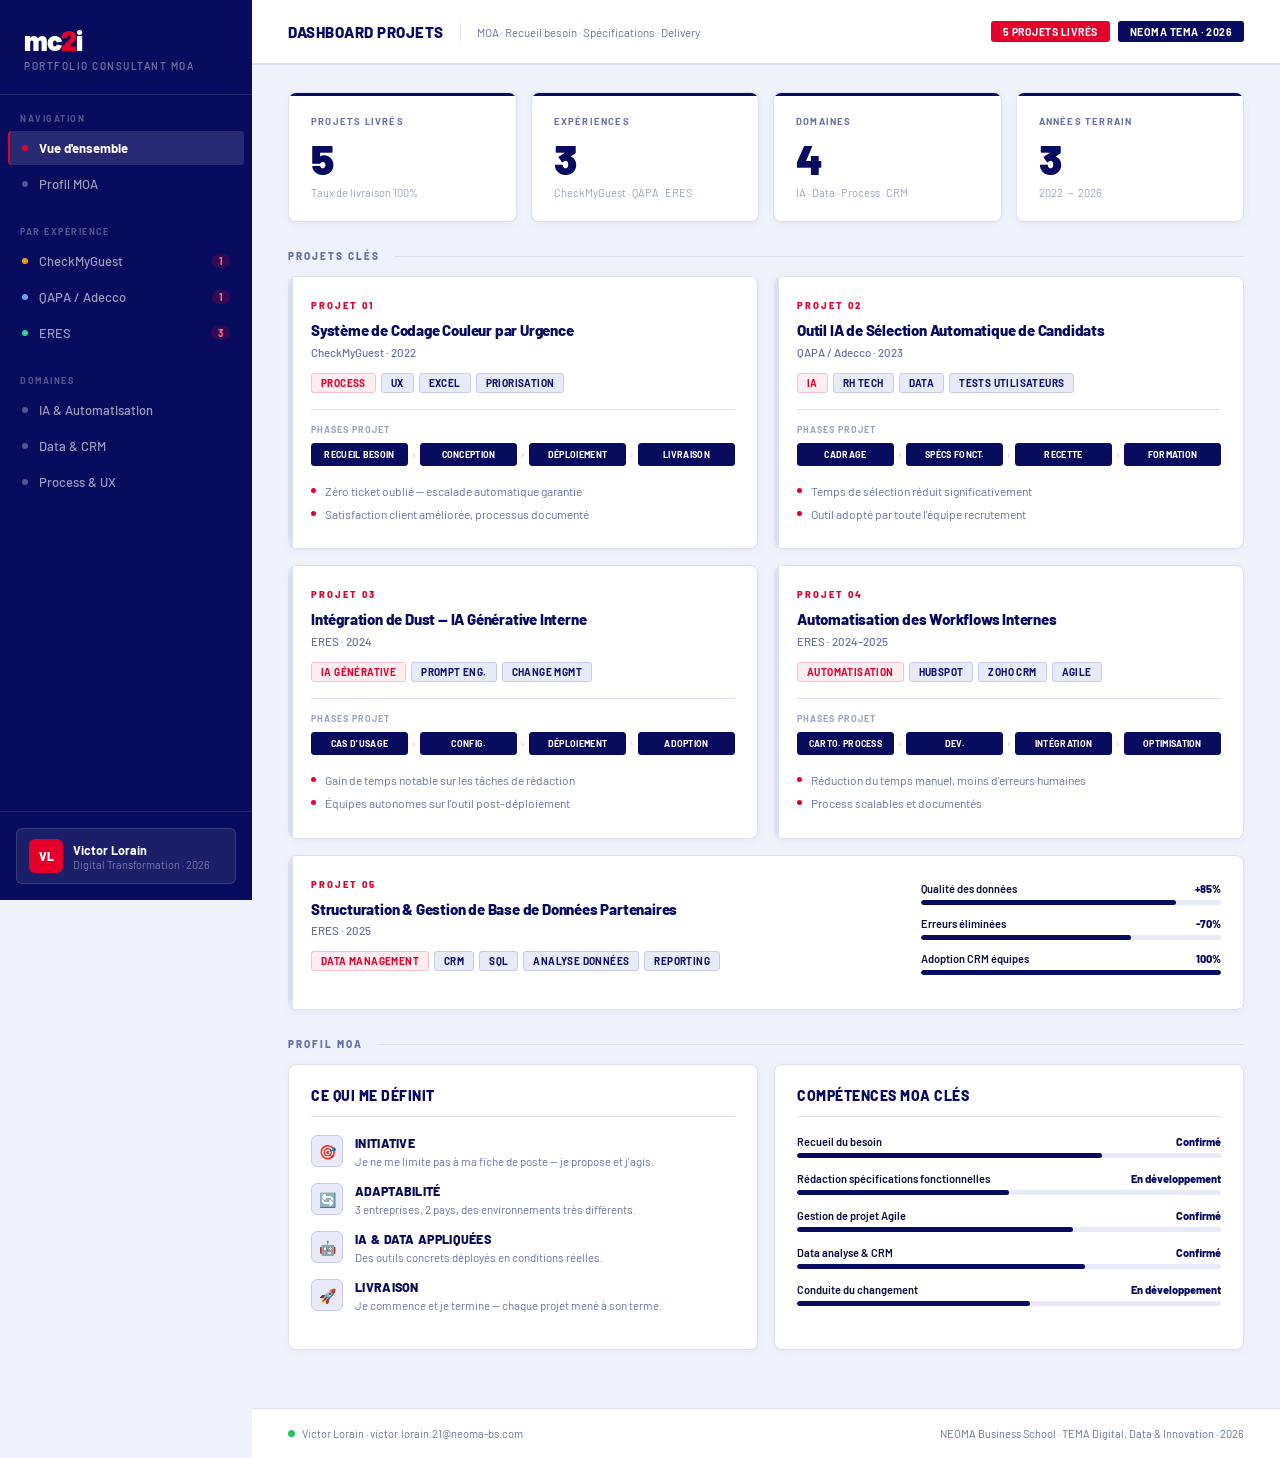
==== commit f738ca02: "index.html" ====
--- a/index.html
+++ b/index.html
@@ -4,144 +4,527 @@
 <meta charset="UTF-8">
 <meta name="viewport" content="width=device-width, initial-scale=1.0">
 <title>Dashboard Projets — Victor Lorain · mc2i</title>
-<link href="https://fonts.googleapis.com/css2?family=Barlow:ital,wght@0,400;0,600;0,700;0,800;0,900;1,400&display=swap" rel="stylesheet">
+<link href="https://fonts.googleapis.com/css2?family=Barlow:wght@300;400;500;600;700;800;900&display=swap" rel="stylesheet">
 <style>
   :root {
     --navy: #080c5e;
     --navy2: #0d1270;
     --blue: #1a20c4;
+    --blue-soft: #e8eaf8;
+    --blue-mid: #c5caee;
     --red: #E5002B;
-    --red-light: rgba(229,0,43,0.15);
-    --white: #ffffff;
-    --white-70: rgba(255,255,255,0.7);
-    --white-40: rgba(255,255,255,0.4);
-    --white-15: rgba(255,255,255,0.15);
-    --white-08: rgba(255,255,255,0.08);
-    --white-05: rgba(255,255,255,0.05);
-    --border: rgba(255,255,255,0.12);
-    --border-bright: rgba(255,255,255,0.25);
-  }
+    --red-light: #fdedf0;
+    --red-mid: #f8c0cc;
+    --bg: #f0f2fb;
+    --surface: #ffffff;
+    --surface2: #f7f8fd;
+    --border: #dde0f0;
+    --border-dark: #bcc1e0;
+    --text: #0a0e3d;
+    --muted: #6670a8;
+    --muted2: #9aa0c8;
+  }
+
   * { margin: 0; padding: 0; box-sizing: border-box; }
+
   body {
     font-family: 'Barlow', sans-serif;
+    background: var(--bg);
+    color: var(--text);
+    min-height: 100vh;
+  }
+
+  /* ── SIDEBAR ── */
+  .sidebar {
+    position: fixed;
+    left: 0; top: 0; bottom: 0;
+    width: 252px;
     background: var(--navy);
-    color: var(--white);
-    min-height: 100vh;
-    overflow-x: hidden;
-  }
-  body::before {
+    display: flex;
+    flex-direction: column;
+    z-index: 100;
+  }
+
+  .sidebar-header {
+    padding: 26px 24px 22px;
+    border-bottom: 1px solid rgba(255,255,255,0.1);
+  }
+
+  .logo {
+    font-size: 28px;
+    font-weight: 900;
+    letter-spacing: -1px;
+    line-height: 1;
+    color: #fff;
+    margin-bottom: 6px;
+  }
+
+  .logo .two { color: var(--red); }
+
+  .logo-sub {
+    font-size: 10px;
+    color: rgba(255,255,255,0.4);
+    text-transform: uppercase;
+    letter-spacing: 1.5px;
+    font-weight: 600;
+  }
+
+  .sidebar-section {
+    padding: 18px 20px 6px;
+    font-size: 9px;
+    letter-spacing: 1.5px;
+    text-transform: uppercase;
+    color: rgba(255,255,255,0.3);
+    font-weight: 700;
+  }
+
+  .nav-item {
+    display: flex;
+    align-items: center;
+    gap: 11px;
+    padding: 9px 14px;
+    margin: 1px 8px;
+    border-radius: 4px;
+    cursor: pointer;
+    transition: all 0.15s;
+    font-size: 13px;
+    color: rgba(255,255,255,0.6);
+    font-weight: 500;
+  }
+
+  .nav-item:hover { background: rgba(255,255,255,0.08); color: #fff; }
+
+  .nav-item.active {
+    background: rgba(255,255,255,0.12);
+    color: #fff;
+    font-weight: 700;
+    border-left: 2px solid var(--red);
+    padding-left: 12px;
+  }
+
+  .nav-dot { width: 6px; height: 6px; border-radius: 50%; flex-shrink: 0; }
+
+  .nav-badge {
+    margin-left: auto;
+    font-size: 10px;
+    padding: 1px 7px;
+    border-radius: 20px;
+    font-weight: 700;
+    background: rgba(255,255,255,0.08);
+    color: rgba(255,255,255,0.4);
+  }
+
+  .nav-badge.red { background: rgba(229,0,43,0.2); color: #ff6b85; }
+
+  .sidebar-bottom {
+    margin-top: auto;
+    padding: 16px;
+    border-top: 1px solid rgba(255,255,255,0.1);
+  }
+
+  .profile-chip {
+    display: flex;
+    align-items: center;
+    gap: 10px;
+    padding: 10px 12px;
+    border-radius: 6px;
+    background: rgba(255,255,255,0.08);
+    border: 1px solid rgba(255,255,255,0.12);
+  }
+
+  .avatar {
+    width: 34px; height: 34px;
+    border-radius: 6px;
+    background: var(--red);
+    display: flex; align-items: center; justify-content: center;
+    font-size: 12px; font-weight: 800; color: white;
+    flex-shrink: 0;
+  }
+
+  .profile-name { font-size: 12.5px; font-weight: 700; color: #fff; }
+  .profile-role { font-size: 11px; color: rgba(255,255,255,0.4); }
+
+  /* ── MAIN ── */
+  .main { margin-left: 252px; min-height: 100vh; }
+
+  .topbar {
+    padding: 0 36px;
+    border-bottom: 1px solid var(--border);
+    display: flex;
+    align-items: center;
+    justify-content: space-between;
+    background: var(--surface);
+    position: sticky; top: 0; z-index: 50;
+    height: 64px;
+    box-shadow: 0 1px 0 var(--border);
+  }
+
+  .topbar-left { display: flex; align-items: center; gap: 16px; }
+
+  .topbar-left h1 {
+    font-size: 15px;
+    font-weight: 800;
+    text-transform: uppercase;
+    letter-spacing: 0.5px;
+    color: var(--navy);
+  }
+
+  .topbar-divider { width: 1px; height: 18px; background: var(--border); }
+  .topbar-sub { font-size: 11.5px; color: var(--muted); font-weight: 400; }
+  .topbar-right { display: flex; gap: 8px; align-items: center; }
+
+  .pill {
+    font-size: 10.5px;
+    padding: 4px 12px;
+    border-radius: 3px;
+    font-weight: 700;
+    text-transform: uppercase;
+    letter-spacing: 0.5px;
+  }
+
+  .pill-red { background: var(--red); color: white; }
+  .pill-navy { background: var(--navy); color: white; }
+
+  .content { padding: 28px 36px; }
+
+  /* ── KPIs ── */
+  .kpi-row {
+    display: grid;
+    grid-template-columns: repeat(4, 1fr);
+    gap: 14px;
+    margin-bottom: 28px;
+  }
+
+  .kpi-card {
+    background: var(--surface);
+    border: 1px solid var(--border);
+    border-radius: 8px;
+    padding: 22px;
+    position: relative;
+    overflow: hidden;
+    box-shadow: 0 2px 8px rgba(8,12,94,0.06);
+    transition: box-shadow 0.2s, transform 0.2s;
+  }
+
+  .kpi-card:hover { box-shadow: 0 6px 20px rgba(8,12,94,0.1); transform: translateY(-1px); }
+
+  .kpi-card::before {
     content: '';
-    position: fixed; inset: 0;
-    background:
-      repeating-linear-gradient(-30deg, transparent, transparent 40px, rgba(255,255,255,0.018) 40px, rgba(255,255,255,0.018) 41px),
-      repeating-linear-gradient(60deg, transparent, transparent 80px, rgba(100,120,255,0.04) 80px, rgba(100,120,255,0.04) 81px);
-    pointer-events: none; z-index: 0;
-  }
-  body::after {
+    position: absolute;
+    top: 0; left: 0; right: 0;
+    height: 3px;
+    background: var(--navy);
+  }
+
+  .kpi-label {
+    font-size: 9.5px;
+    color: var(--muted);
+    text-transform: uppercase;
+    letter-spacing: 1.2px;
+    font-weight: 700;
+    margin-bottom: 10px;
+  }
+
+  .kpi-value {
+    font-size: 42px;
+    font-weight: 900;
+    color: var(--navy);
+    line-height: 1;
+    letter-spacing: -2px;
+  }
+
+  .kpi-sub { font-size: 11px; color: var(--muted2); margin-top: 7px; }
+
+  /* ── SECTION TITLE ── */
+  .section-title {
+    font-size: 10px;
+    font-weight: 800;
+    color: var(--muted);
+    text-transform: uppercase;
+    letter-spacing: 2px;
+    margin-bottom: 14px;
+    display: flex;
+    align-items: center;
+    gap: 14px;
+  }
+
+  .section-title::after { content: ''; flex: 1; height: 1px; background: var(--border); }
+
+  /* ── PROJECT CARDS ── */
+  .projects-grid {
+    display: grid;
+    grid-template-columns: repeat(2, 1fr);
+    gap: 16px;
+    margin-bottom: 28px;
+  }
+
+  .project-card {
+    background: var(--surface);
+    border: 1px solid var(--border);
+    border-radius: 8px;
+    padding: 22px;
+    cursor: pointer;
+    transition: all 0.2s;
+    position: relative;
+    overflow: hidden;
+    box-shadow: 0 2px 8px rgba(8,12,94,0.05);
+  }
+
+  .project-card::before {
     content: '';
-    position: fixed; top: -200px; right: -200px;
-    width: 700px; height: 700px;
-    background: radial-gradient(circle, rgba(80,100,255,0.18) 0%, transparent 65%);
-    pointer-events: none; z-index: 0;
-  }
-  .sidebar {
-    position: fixed; left: 0; top: 0; bottom: 0; width: 252px;
-    background: rgba(6,9,70,0.92); border-right: 1px solid var(--border);
-    display: flex; flex-direction: column; z-index: 100; backdrop-filter: blur(12px);
-  }
-  .sidebar-header { padding: 26px 24px 22px; border-bottom: 1px solid var(--border); }
-  .logo { font-size: 26px; font-weight: 900; letter-spacing: -1px; line-height: 1; margin-bottom: 6px; }
-  .logo .two { color: var(--red); }
-  .logo-sub { font-size: 10px; color: var(--white-40); text-transform: uppercase; letter-spacing: 1.5px; font-weight: 600; }
-  .sidebar-section { padding: 18px 20px 6px; font-size: 9px; letter-spacing: 1.5px; text-transform: uppercase; color: var(--white-40); font-weight: 700; }
-  .nav-item { display: flex; align-items: center; gap: 11px; padding: 9px 14px; margin: 1px 8px; border-radius: 4px; cursor: pointer; transition: all 0.15s; font-size: 13px; color: var(--white-70); font-weight: 500; }
-  .nav-item:hover { background: var(--white-08); color: var(--white); }
-  .nav-item.active { background: var(--white-15); color: var(--white); font-weight: 700; border-left: 2px solid var(--red); margin-left: 8px; padding-left: 12px; }
-  .nav-dot { width: 6px; height: 6px; border-radius: 50%; flex-shrink: 0; }
-  .nav-badge { margin-left: auto; font-size: 10px; padding: 1px 7px; border-radius: 20px; font-weight: 700; background: var(--white-08); color: var(--white-40); }
-  .nav-badge.red { background: var(--red-light); color: var(--red); }
-  .sidebar-bottom { margin-top: auto; padding: 16px; border-top: 1px solid var(--border); }
-  .profile-chip { display: flex; align-items: center; gap: 10px; padding: 10px 12px; border-radius: 6px; background: var(--white-08); border: 1px solid var(--border); }
-  .avatar { width: 34px; height: 34px; border-radius: 6px; background: var(--red); display: flex; align-items: center; justify-content: center; font-size: 12px; font-weight: 800; color: white; flex-shrink: 0; }
-  .profile-name { font-size: 12.5px; font-weight: 700; }
-  .profile-role { font-size: 11px; color: var(--white-40); }
-  .main { margin-left: 252px; min-height: 100vh; position: relative; z-index: 1; }
-  .topbar { padding: 0 36px; border-bottom: 1px solid var(--border); display: flex; align-items: center; justify-content: space-between; background: rgba(6,9,70,0.85); backdrop-filter: blur(12px); position: sticky; top: 0; z-index: 50; height: 64px; }
-  .topbar-left { display: flex; align-items: center; gap: 16px; }
-  .topbar-left h1 { font-size: 15px; font-weight: 800; text-transform: uppercase; letter-spacing: 0.5px; }
-  .topbar-divider { width: 1px; height: 18px; background: var(--border); }
-  .topbar-sub { font-size: 11.5px; color: var(--white-40); font-weight: 400; }
-  .topbar-right { display: flex; gap: 8px; align-items: center; }
-  .pill { font-size: 10.5px; padding: 4px 12px; border-radius: 2px; font-weight: 700; text-transform: uppercase; letter-spacing: 0.5px; }
-  .pill-red { background: var(--red); color: white; }
-  .pill-outline { border: 1px solid var(--border-bright); color: var(--white-70); }
-  .content { padding: 28px 36px; }
-  .kpi-row { display: grid; grid-template-columns: repeat(4, 1fr); gap: 14px; margin-bottom: 28px; }
-  .kpi-card { background: var(--white-08); border: 1px solid var(--border); border-radius: 6px; padding: 22px; position: relative; overflow: hidden; transition: border-color 0.2s; }
-  .kpi-card:hover { border-color: var(--border-bright); }
-  .kpi-card::before { content: ''; position: absolute; top: 0; left: 0; right: 0; height: 2px; background: var(--red); }
-  .kpi-label { font-size: 9.5px; color: var(--white-40); text-transform: uppercase; letter-spacing: 1.2px; font-weight: 700; margin-bottom: 10px; }
-  .kpi-value { font-size: 42px; font-weight: 900; color: var(--white); line-height: 1; letter-spacing: -2px; }
-  .kpi-sub { font-size: 11px; color: var(--white-40); margin-top: 7px; }
-  .section-title { font-size: 10px; font-weight: 800; color: var(--white-40); text-transform: uppercase; letter-spacing: 2px; margin-bottom: 14px; display: flex; align-items: center; gap: 14px; }
-  .section-title::after { content: ''; flex: 1; height: 1px; background: var(--border); }
-  .projects-grid { display: grid; grid-template-columns: repeat(2, 1fr); gap: 16px; margin-bottom: 28px; }
-  .project-card { background: var(--white-05); border: 1px solid var(--border); border-radius: 6px; padding: 22px; cursor: pointer; transition: all 0.2s; position: relative; overflow: hidden; }
-  .project-card::before { content: ''; position: absolute; left: 0; top: 0; bottom: 0; width: 3px; background: transparent; transition: background 0.2s; }
-  .project-card:hover { background: var(--white-08); border-color: var(--border-bright); transform: translateY(-1px); }
-  .project-card:hover::before { background: var(--red); }
-  .project-card.active-card { border-color: var(--red); }
+    position: absolute;
+    left: 0; top: 0; bottom: 0;
+    width: 4px;
+    background: var(--border);
+    transition: background 0.2s;
+  }
+
+  .project-card:hover { box-shadow: 0 6px 24px rgba(8,12,94,0.1); border-color: var(--blue-mid); transform: translateY(-1px); }
+  .project-card:hover::before { background: var(--navy); }
+  .project-card.active-card { border-color: var(--navy); }
   .project-card.active-card::before { background: var(--red); }
-  .project-num { font-size: 9.5px; font-weight: 800; color: var(--red); letter-spacing: 2px; text-transform: uppercase; margin-bottom: 10px; }
-  .project-title { font-size: 15px; font-weight: 800; color: var(--white); line-height: 1.3; margin-bottom: 4px; letter-spacing: -0.2px; }
-  .project-company { font-size: 11.5px; color: var(--white-40); font-weight: 500; margin-bottom: 14px; }
+
+  .project-num {
+    font-size: 9.5px;
+    font-weight: 800;
+    color: var(--red);
+    letter-spacing: 2px;
+    text-transform: uppercase;
+    margin-bottom: 10px;
+  }
+
+  .project-title {
+    font-size: 15px;
+    font-weight: 800;
+    color: var(--navy);
+    line-height: 1.3;
+    margin-bottom: 4px;
+    letter-spacing: -0.2px;
+  }
+
+  .project-company {
+    font-size: 11.5px;
+    color: var(--muted);
+    font-weight: 500;
+    margin-bottom: 14px;
+  }
+
   .tags-row { display: flex; flex-wrap: wrap; gap: 5px; margin-bottom: 16px; }
-  .tag { font-size: 10px; padding: 3px 9px; border-radius: 2px; font-weight: 700; text-transform: uppercase; letter-spacing: 0.4px; background: var(--white-08); color: var(--white-40); border: 1px solid var(--border); }
-  .tag-red { background: var(--red-light); color: var(--red); border-color: rgba(229,0,43,0.3); }
+
+  .tag {
+    font-size: 10px;
+    padding: 3px 9px;
+    border-radius: 3px;
+    font-weight: 700;
+    text-transform: uppercase;
+    letter-spacing: 0.4px;
+    background: var(--blue-soft);
+    color: var(--navy2);
+    border: 1px solid var(--blue-mid);
+  }
+
+  .tag-red { background: var(--red-light); color: var(--red); border-color: var(--red-mid); }
+
   .divider { height: 1px; background: var(--border); margin: 14px 0; }
-  .phases-label { font-size: 9px; color: var(--white-40); text-transform: uppercase; letter-spacing: 1px; font-weight: 700; margin-bottom: 8px; }
+
+  .phases-label {
+    font-size: 9px;
+    color: var(--muted2);
+    text-transform: uppercase;
+    letter-spacing: 1px;
+    font-weight: 700;
+    margin-bottom: 8px;
+  }
+
   .phases-row { display: flex; gap: 4px; align-items: center; }
-  .phase-step { flex: 1; text-align: center; font-size: 9px; padding: 5px 3px; border-radius: 2px; font-weight: 700; color: var(--white-40); background: var(--white-05); border: 1px solid var(--border); text-transform: uppercase; letter-spacing: 0.3px; }
-  .phase-step.done { background: var(--red-light); color: var(--red); border-color: rgba(229,0,43,0.3); }
-  .phase-arrow { color: var(--white-40); font-size: 9px; flex-shrink: 0; }
+
+  .phase-step {
+    flex: 1;
+    text-align: center;
+    font-size: 9px;
+    padding: 5px 3px;
+    border-radius: 3px;
+    font-weight: 700;
+    color: var(--muted2);
+    background: var(--surface2);
+    border: 1px solid var(--border);
+    text-transform: uppercase;
+    letter-spacing: 0.3px;
+  }
+
+  .phase-step.done { background: var(--navy); color: #fff; border-color: var(--navy); }
+
+  .phase-arrow { color: var(--muted2); font-size: 9px; flex-shrink: 0; }
+
   .results-block { margin-top: 14px; }
-  .result-item { display: flex; align-items: flex-start; gap: 9px; font-size: 12px; color: var(--white-70); padding: 3px 0; line-height: 1.45; }
-  .result-dot { width: 4px; height: 4px; border-radius: 50%; background: var(--red); margin-top: 6px; flex-shrink: 0; }
-  .bar-wrap { margin-bottom: 11px; }
-  .bar-label { display: flex; justify-content: space-between; font-size: 11px; color: var(--white-70); margin-bottom: 5px; font-weight: 600; }
-  .bar-label span:last-child { color: var(--red); font-weight: 800; }
-  .bar { height: 4px; background: var(--white-08); border-radius: 2px; overflow: hidden; }
-  .bar-fill { height: 100%; border-radius: 2px; background: var(--red); }
-  .detail-panel { background: var(--white-05); border: 1px solid var(--red); border-left: 3px solid var(--red); border-radius: 6px; padding: 26px; display: none; margin-bottom: 28px; animation: fadeIn 0.2s ease; }
+
+  .result-item {
+    display: flex;
+    align-items: flex-start;
+    gap: 9px;
+    font-size: 12px;
+    color: var(--muted);
+    padding: 3px 0;
+    line-height: 1.45;
+  }
+
+  .result-dot {
+    width: 5px; height: 5px;
+    border-radius: 50%;
+    background: var(--red);
+    margin-top: 5px;
+    flex-shrink: 0;
+  }
+
+  /* ── BARS ── */
+  .bar-wrap { margin-bottom: 12px; }
+
+  .bar-label {
+    display: flex;
+    justify-content: space-between;
+    font-size: 11px;
+    color: var(--text);
+    margin-bottom: 5px;
+    font-weight: 600;
+  }
+
+  .bar-label span:last-child { color: var(--navy); font-weight: 800; }
+
+  .bar { height: 5px; background: var(--blue-soft); border-radius: 3px; overflow: hidden; }
+
+  .bar-fill { height: 100%; border-radius: 3px; background: var(--navy); }
+
+  /* ── DETAIL PANEL ── */
+  .detail-panel {
+    background: var(--surface);
+    border: 1px solid var(--border);
+    border-left: 4px solid var(--red);
+    border-radius: 8px;
+    padding: 26px;
+    display: none;
+    margin-bottom: 28px;
+    box-shadow: 0 4px 20px rgba(8,12,94,0.08);
+    animation: fadeIn 0.2s ease;
+  }
+
   .detail-panel.visible { display: block; }
+
   @keyframes fadeIn { from { opacity: 0; transform: translateY(6px); } to { opacity: 1; transform: translateY(0); } }
+
   .detail-header { display: flex; align-items: flex-start; justify-content: space-between; margin-bottom: 22px; }
+
   .detail-eyebrow { font-size: 9px; font-weight: 800; color: var(--red); text-transform: uppercase; letter-spacing: 2px; margin-bottom: 5px; }
-  .detail-title { font-size: 20px; font-weight: 900; letter-spacing: -0.4px; }
-  .detail-company { font-size: 12px; color: var(--white-40); margin-top: 3px; }
-  .close-btn { background: var(--white-08); border: 1px solid var(--border); color: var(--white-40); width: 30px; height: 30px; border-radius: 4px; cursor: pointer; font-size: 13px; display: flex; align-items: center; justify-content: center; transition: all 0.15s; flex-shrink: 0; margin-left: 16px; }
+
+  .detail-title { font-size: 20px; font-weight: 900; color: var(--navy); letter-spacing: -0.4px; }
+
+  .detail-company { font-size: 12px; color: var(--muted); margin-top: 3px; }
+
+  .close-btn {
+    background: var(--surface2);
+    border: 1px solid var(--border);
+    color: var(--muted);
+    width: 30px; height: 30px;
+    border-radius: 4px;
+    cursor: pointer;
+    font-size: 13px;
+    display: flex; align-items: center; justify-content: center;
+    transition: all 0.15s;
+    flex-shrink: 0; margin-left: 16px;
+  }
+
   .close-btn:hover { background: var(--red); color: white; border-color: var(--red); }
+
   .detail-grid { display: grid; grid-template-columns: 1fr 1fr 1fr; gap: 24px; }
-  .detail-block h3 { font-size: 9px; text-transform: uppercase; letter-spacing: 1.5px; color: var(--white-40); font-weight: 800; margin-bottom: 12px; padding-bottom: 8px; border-bottom: 1px solid var(--border); }
+
+  .detail-block h3 {
+    font-size: 9px;
+    text-transform: uppercase;
+    letter-spacing: 1.5px;
+    color: var(--muted);
+    font-weight: 800;
+    margin-bottom: 12px;
+    padding-bottom: 8px;
+    border-bottom: 1px solid var(--border);
+  }
+
   .detail-block ul { list-style: none; display: flex; flex-direction: column; gap: 8px; }
-  .detail-block li { font-size: 12.5px; color: var(--white-70); padding-left: 14px; position: relative; line-height: 1.45; }
+
+  .detail-block li { font-size: 12.5px; color: var(--muted); padding-left: 14px; position: relative; line-height: 1.45; }
+
   .detail-block li::before { content: '›'; position: absolute; left: 0; color: var(--red); font-weight: 700; }
+
   .skills-wrap { display: flex; flex-wrap: wrap; gap: 6px; }
-  .skill-tag { font-size: 10px; padding: 4px 10px; border-radius: 2px; background: var(--red-light); color: var(--red); font-weight: 700; text-transform: uppercase; letter-spacing: 0.4px; border: 1px solid rgba(229,0,43,0.3); }
+
+  .skill-tag {
+    font-size: 10px;
+    padding: 4px 10px;
+    border-radius: 3px;
+    background: var(--navy);
+    color: white;
+    font-weight: 700;
+    text-transform: uppercase;
+    letter-spacing: 0.4px;
+  }
+
+  /* ── PROFILE ── */
   .amoa-row { display: grid; grid-template-columns: 1fr 1fr; gap: 16px; margin-bottom: 20px; }
-  .amoa-card { background: var(--white-05); border: 1px solid var(--border); border-radius: 6px; padding: 22px; }
-  .amoa-card h3 { font-size: 14px; font-weight: 800; text-transform: uppercase; letter-spacing: 0.5px; margin-bottom: 18px; padding-bottom: 12px; border-bottom: 1px solid var(--border); }
+
+  .amoa-card {
+    background: var(--surface);
+    border: 1px solid var(--border);
+    border-radius: 8px;
+    padding: 22px;
+    box-shadow: 0 2px 8px rgba(8,12,94,0.05);
+  }
+
+  .amoa-card h3 {
+    font-size: 14px;
+    font-weight: 800;
+    text-transform: uppercase;
+    letter-spacing: 0.5px;
+    color: var(--navy);
+    margin-bottom: 18px;
+    padding-bottom: 12px;
+    border-bottom: 1px solid var(--border);
+  }
+
   .trait-row { display: flex; align-items: flex-start; gap: 12px; margin-bottom: 14px; }
-  .trait-icon { width: 32px; height: 32px; background: var(--red-light); border-radius: 4px; display: flex; align-items: center; justify-content: center; font-size: 14px; flex-shrink: 0; border: 1px solid rgba(229,0,43,0.2); }
-  .trait-label { font-size: 12.5px; font-weight: 800; margin-bottom: 2px; text-transform: uppercase; letter-spacing: 0.3px; }
-  .trait-desc { font-size: 11.5px; color: var(--white-40); line-height: 1.4; }
-  .footer { padding: 18px 36px; border-top: 1px solid var(--border); display: flex; align-items: center; justify-content: space-between; font-size: 11px; color: var(--white-40); background: rgba(6,9,70,0.6); margin-top: 10px; }
+
+  .trait-icon {
+    width: 32px; height: 32px;
+    background: var(--blue-soft);
+    border-radius: 6px;
+    display: flex; align-items: center; justify-content: center;
+    font-size: 14px;
+    flex-shrink: 0;
+    border: 1px solid var(--blue-mid);
+  }
+
+  .trait-label { font-size: 12.5px; font-weight: 800; color: var(--navy); margin-bottom: 2px; text-transform: uppercase; letter-spacing: 0.3px; }
+  .trait-desc { font-size: 11.5px; color: var(--muted); line-height: 1.4; }
+
+  /* ── FOOTER ── */
+  .footer {
+    padding: 18px 36px;
+    border-top: 1px solid var(--border);
+    display: flex;
+    align-items: center;
+    justify-content: space-between;
+    font-size: 11px;
+    color: var(--muted);
+    background: var(--surface);
+    margin-top: 10px;
+  }
+
   .status-live { display: flex; align-items: center; gap: 7px; }
+
   .status-dot { display: inline-block; width: 7px; height: 7px; border-radius: 50%; background: #22c55e; animation: pulse 2s infinite; }
-  @keyframes pulse { 0%, 100% { box-shadow: 0 0 0 0 rgba(34,197,94,.5); } 50% { box-shadow: 0 0 0 5px rgba(34,197,94,0); } }
+
+  @keyframes pulse { 0%, 100% { box-shadow: 0 0 0 0 rgba(34,197,94,.4); } 50% { box-shadow: 0 0 0 5px rgba(34,197,94,0); } }
+
   ::-webkit-scrollbar { width: 5px; }
-  ::-webkit-scrollbar-track { background: transparent; }
-  ::-webkit-scrollbar-thumb { background: var(--border); border-radius: 2px; }
+  ::-webkit-scrollbar-track { background: var(--bg); }
+  ::-webkit-scrollbar-thumb { background: var(--blue-mid); border-radius: 3px; }
 </style>
 </head>
 <body>
@@ -153,15 +536,15 @@
   </div>
   <div class="sidebar-section">Navigation</div>
   <div class="nav-item active" onclick="resetFilter(this)"><span class="nav-dot" style="background:var(--red)"></span>Vue d'ensemble</div>
-  <div class="nav-item" onclick="scrollToProfile(this)"><span class="nav-dot" style="background:var(--white-40)"></span>Profil MOA</div>
+  <div class="nav-item" onclick="scrollToProfile(this)"><span class="nav-dot" style="background:rgba(255,255,255,0.3)"></span>Profil MOA</div>
   <div class="sidebar-section" style="margin-top:6px">Par expérience</div>
   <div class="nav-item" onclick="filterCompany('CheckMyGuest', this)"><span class="nav-dot" style="background:#f59e0b"></span>CheckMyGuest<span class="nav-badge red">1</span></div>
   <div class="nav-item" onclick="filterCompany('QAPA', this)"><span class="nav-dot" style="background:#60a5fa"></span>QAPA / Adecco<span class="nav-badge red">1</span></div>
   <div class="nav-item" onclick="filterCompany('ERES', this)"><span class="nav-dot" style="background:#34d399"></span>ERES<span class="nav-badge red">3</span></div>
   <div class="sidebar-section" style="margin-top:6px">Domaines</div>
-  <div class="nav-item" onclick="filterTag('IA', this)"><span class="nav-dot" style="background:var(--white-40)"></span>IA & Automatisation</div>
-  <div class="nav-item" onclick="filterTag('Data', this)"><span class="nav-dot" style="background:var(--white-40)"></span>Data & CRM</div>
-  <div class="nav-item" onclick="filterTag('Process', this)"><span class="nav-dot" style="background:var(--white-40)"></span>Process & UX</div>
+  <div class="nav-item" onclick="filterTag('IA', this)"><span class="nav-dot" style="background:rgba(255,255,255,0.3)"></span>IA & Automatisation</div>
+  <div class="nav-item" onclick="filterTag('Data', this)"><span class="nav-dot" style="background:rgba(255,255,255,0.3)"></span>Data & CRM</div>
+  <div class="nav-item" onclick="filterTag('Process', this)"><span class="nav-dot" style="background:rgba(255,255,255,0.3)"></span>Process & UX</div>
   <div class="sidebar-bottom">
     <div class="profile-chip">
       <div class="avatar">VL</div>
@@ -179,11 +562,12 @@
     </div>
     <div class="topbar-right">
       <span class="pill pill-red">5 projets livrés</span>
-      <span class="pill pill-outline">NEOMA TEMA · 2026</span>
+      <span class="pill pill-navy">NEOMA TEMA · 2026</span>
     </div>
   </div>
 
   <div class="content">
+
     <div class="kpi-row">
       <div class="kpi-card"><div class="kpi-label">Projets livrés</div><div class="kpi-value">5</div><div class="kpi-sub">Taux de livraison 100%</div></div>
       <div class="kpi-card"><div class="kpi-label">Expériences</div><div class="kpi-value">3</div><div class="kpi-sub">CheckMyGuest · QAPA · ERES</div></div>
@@ -193,6 +577,7 @@
 
     <div class="section-title">Projets clés</div>
     <div class="projects-grid" id="projects-grid">
+
       <div class="project-card" data-company="CheckMyGuest" data-tags="Process UX" onclick="openDetail(0)">
         <div class="project-num">Projet 01</div>
         <div class="project-title">Système de Codage Couleur par Urgence</div>
@@ -211,6 +596,7 @@
           <div class="result-item"><span class="result-dot"></span>Satisfaction client améliorée, processus documenté</div>
         </div>
       </div>
+
       <div class="project-card" data-company="QAPA" data-tags="IA RH" onclick="openDetail(1)">
         <div class="project-num">Projet 02</div>
         <div class="project-title">Outil IA de Sélection Automatique de Candidats</div>
@@ -229,6 +615,7 @@
           <div class="result-item"><span class="result-dot"></span>Outil adopté par toute l'équipe recrutement</div>
         </div>
       </div>
+
       <div class="project-card" data-company="ERES" data-tags="IA Automatisation" onclick="openDetail(2)">
         <div class="project-num">Projet 03</div>
         <div class="project-title">Intégration de Dust — IA Générative Interne</div>
@@ -247,6 +634,7 @@
           <div class="result-item"><span class="result-dot"></span>Équipes autonomes sur l'outil post-déploiement</div>
         </div>
       </div>
+
       <div class="project-card" data-company="ERES" data-tags="Automatisation Process Data" onclick="openDetail(3)">
         <div class="project-num">Projet 04</div>
         <div class="project-title">Automatisation des Workflows Internes</div>
@@ -265,6 +653,7 @@
           <div class="result-item"><span class="result-dot"></span>Process scalables et documentés</div>
         </div>
       </div>
+
       <div class="project-card" data-company="ERES" data-tags="Data CRM" onclick="openDetail(4)" style="grid-column:1/-1">
         <div style="display:grid;grid-template-columns:1fr auto;gap:28px;align-items:start">
           <div>
@@ -280,6 +669,7 @@
           </div>
         </div>
       </div>
+
     </div>
 
     <div class="detail-panel" id="detail-panel">
@@ -298,7 +688,7 @@
       </div>
       <div class="divider" style="margin:20px 0 16px"></div>
       <div>
-        <div style="font-size:9px;color:var(--white-40);text-transform:uppercase;letter-spacing:1.5px;margin-bottom:10px;font-weight:800">Compétences développées</div>
+        <div style="font-size:9px;color:var(--muted);text-transform:uppercase;letter-spacing:1.5px;margin-bottom:10px;font-weight:800">Compétences développées</div>
         <div class="skills-wrap" id="d-skills"></div>
       </div>
     </div>
@@ -310,19 +700,35 @@
           <h3>Ce qui me définit</h3>
           <div class="trait-row"><div class="trait-icon">🎯</div><div><div class="trait-label">Initiative</div><div class="trait-desc">Je ne me limite pas à ma fiche de poste — je propose et j'agis.</div></div></div>
           <div class="trait-row"><div class="trait-icon">🔄</div><div><div class="trait-label">Adaptabilité</div><div class="trait-desc">3 entreprises, 2 pays, des environnements très différents.</div></div></div>
-          <div class="trait-row"><div class="trait-icon">🤖</div><div><div class="trait-label">Expertise IA & Data</div><div class="trait-desc">Des outils concrets déployés en conditions réelles.</div></div></div>
+          <div class="trait-row"><div class="trait-icon">🤖</div><div><div class="trait-label">IA & Data appliquées</div><div class="trait-desc">Des outils concrets déployés en conditions réelles.</div></div></div>
           <div class="trait-row"><div class="trait-icon">🚀</div><div><div class="trait-label">Livraison</div><div class="trait-desc">Je commence et je termine — chaque projet mené à son terme.</div></div></div>
         </div>
         <div class="amoa-card">
           <h3>Compétences MOA clés</h3>
-          <div class="bar-wrap" style="margin-bottom:14px"><div class="bar-label"><span>Recueil du besoin</span><span>Expert</span></div><div class="bar"><div class="bar-fill" style="width:90%"></div></div></div>
-          <div class="bar-wrap" style="margin-bottom:14px"><div class="bar-label"><span>Rédaction spécifications fonctionnelles</span><span>Avancé</span></div><div class="bar"><div class="bar-fill" style="width:78%"></div></div></div>
-          <div class="bar-wrap" style="margin-bottom:14px"><div class="bar-label"><span>Gestion de projet Agile</span><span>Avancé</span></div><div class="bar"><div class="bar-fill" style="width:80%"></div></div></div>
-          <div class="bar-wrap" style="margin-bottom:14px"><div class="bar-label"><span>Data analyse & CRM</span><span>Confirmé</span></div><div class="bar"><div class="bar-fill" style="width:75%"></div></div></div>
-          <div class="bar-wrap"><div class="bar-label"><span>Conduite du changement</span><span>Confirmé</span></div><div class="bar"><div class="bar-fill" style="width:72%"></div></div></div>
+          <div class="bar-wrap" style="margin-bottom:14px">
+            <div class="bar-label"><span>Recueil du besoin</span><span>Confirmé</span></div>
+            <div class="bar"><div class="bar-fill" style="width:72%"></div></div>
+          </div>
+          <div class="bar-wrap" style="margin-bottom:14px">
+            <div class="bar-label"><span>Rédaction spécifications fonctionnelles</span><span>En développement</span></div>
+            <div class="bar"><div class="bar-fill" style="width:50%"></div></div>
+          </div>
+          <div class="bar-wrap" style="margin-bottom:14px">
+            <div class="bar-label"><span>Gestion de projet Agile</span><span>Confirmé</span></div>
+            <div class="bar"><div class="bar-fill" style="width:65%"></div></div>
+          </div>
+          <div class="bar-wrap" style="margin-bottom:14px">
+            <div class="bar-label"><span>Data analyse & CRM</span><span>Confirmé</span></div>
+            <div class="bar"><div class="bar-fill" style="width:68%"></div></div>
+          </div>
+          <div class="bar-wrap">
+            <div class="bar-label"><span>Conduite du changement</span><span>En développement</span></div>
+            <div class="bar"><div class="bar-fill" style="width:55%"></div></div>
+          </div>
         </div>
       </div>
     </div>
+
   </div>
 
   <div class="footer">
